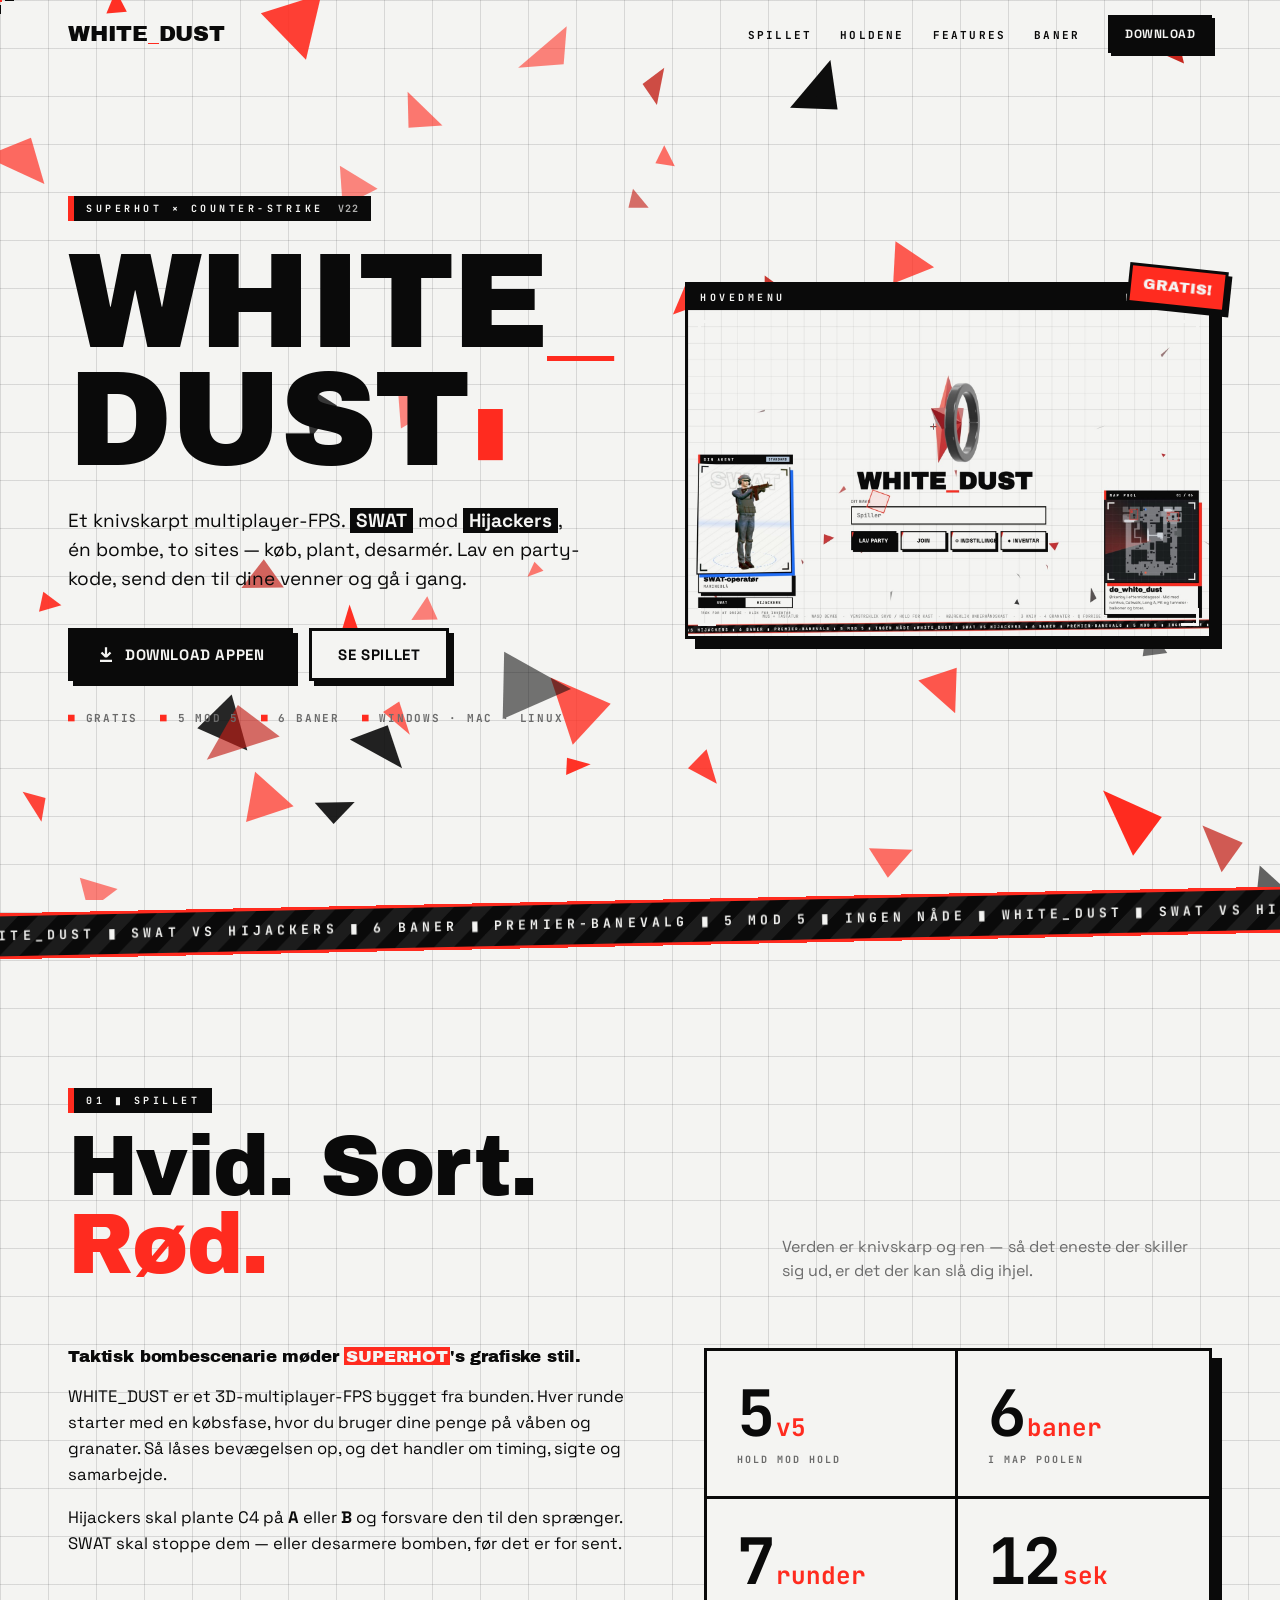
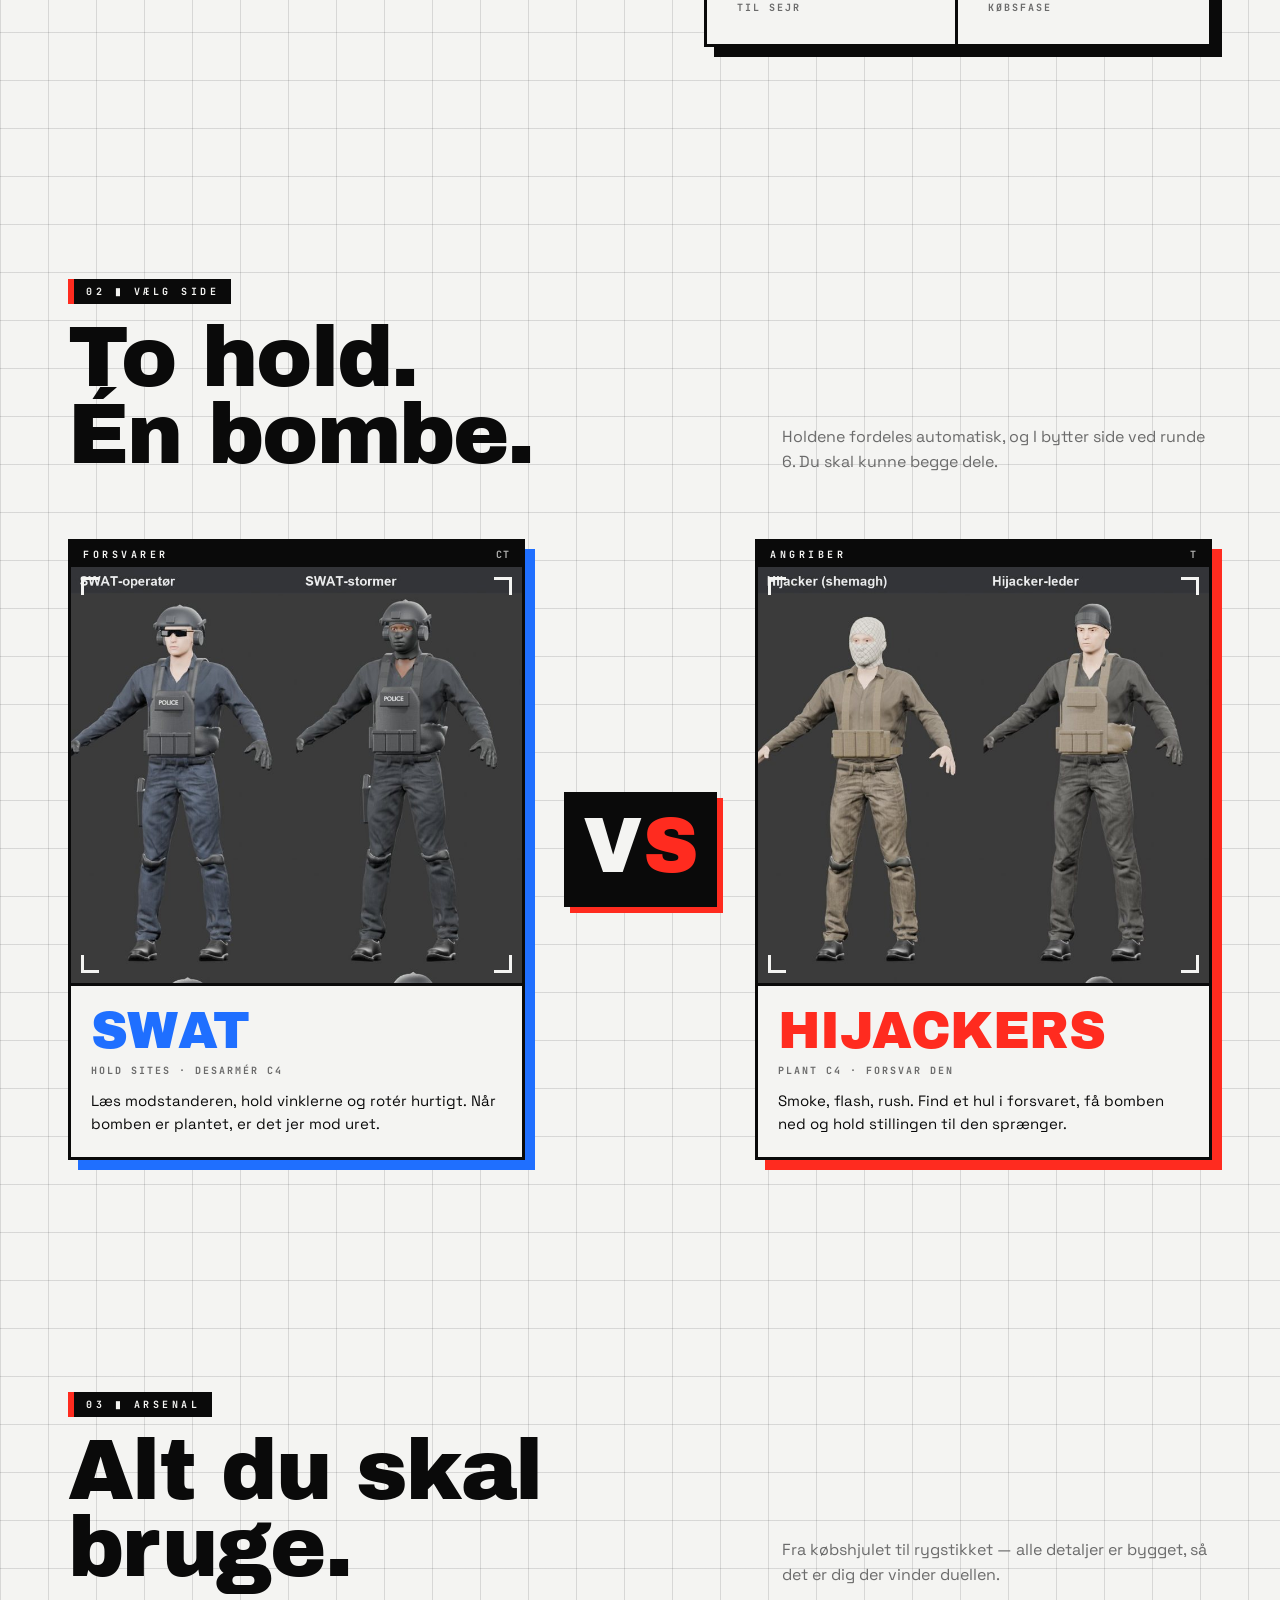
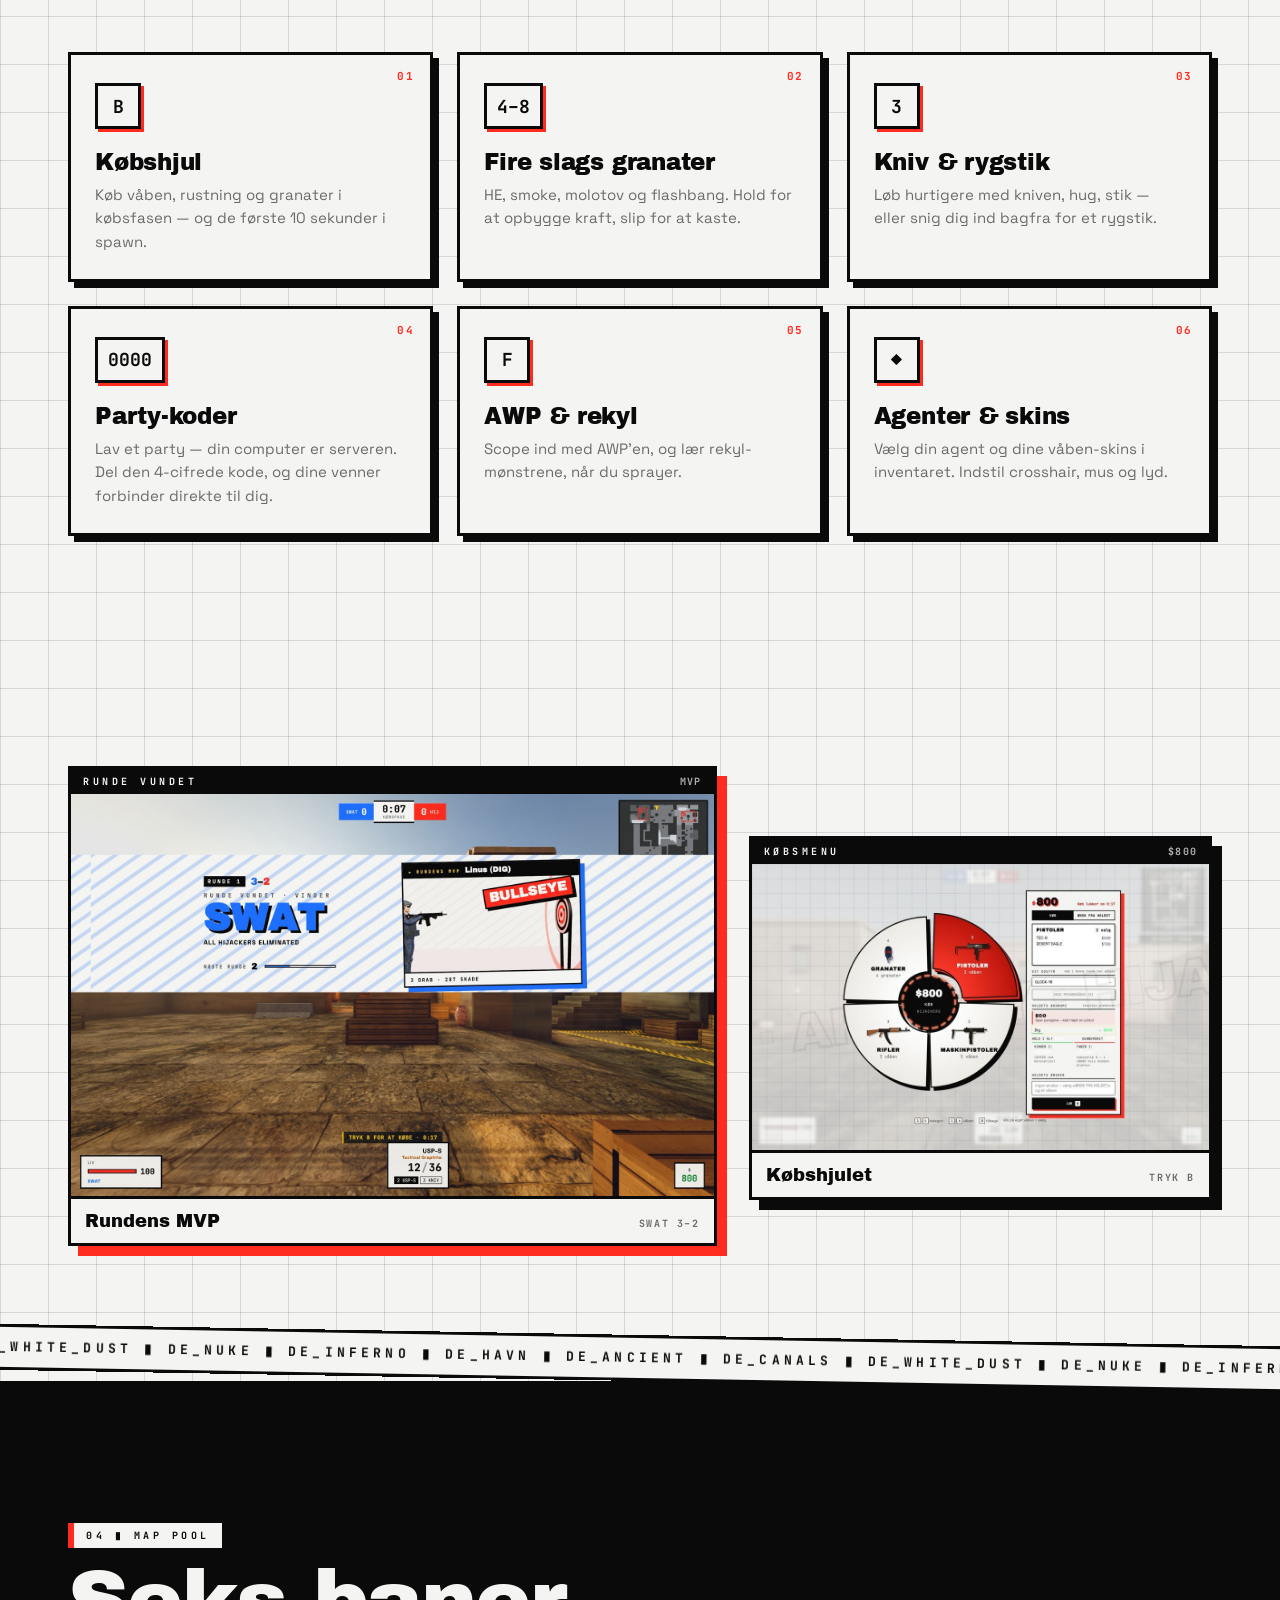
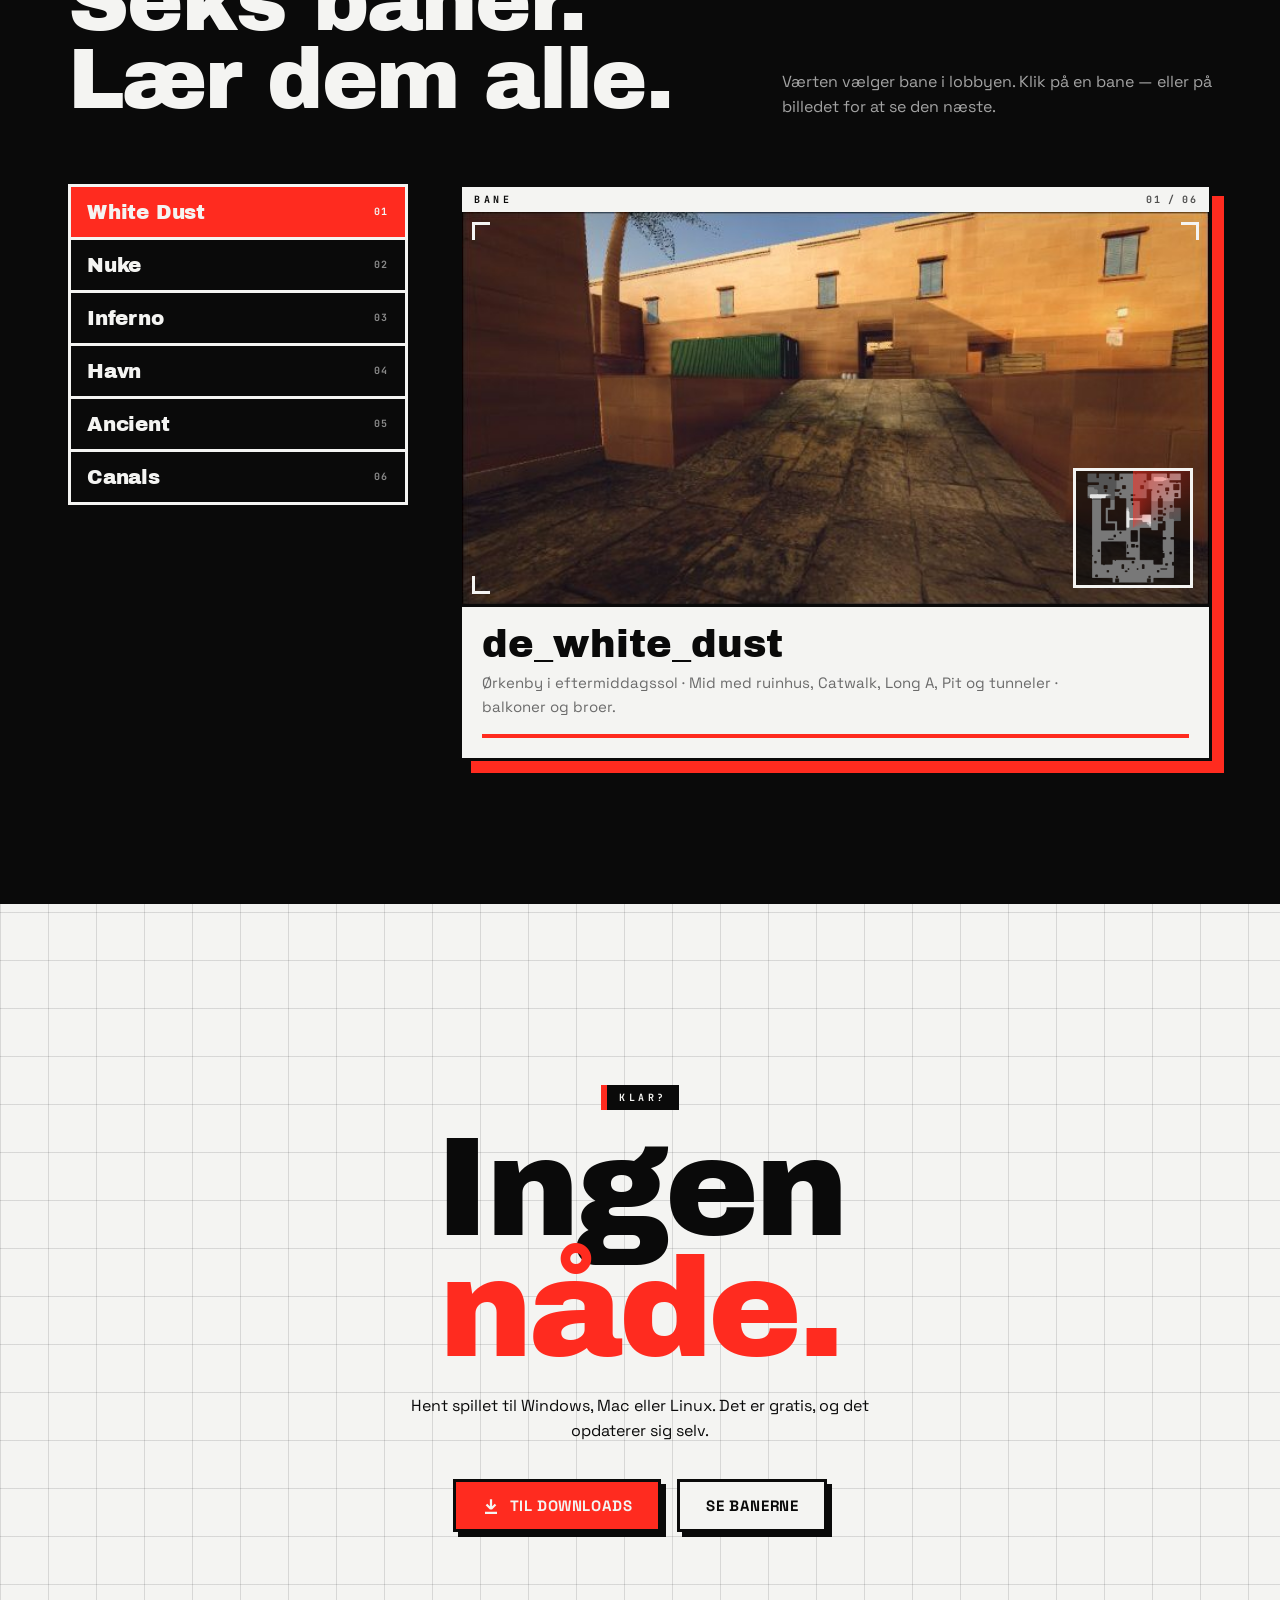
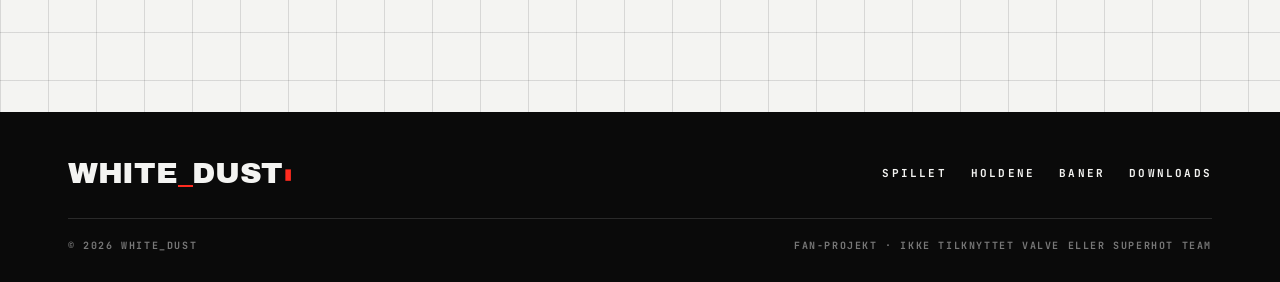
==== index.html @ 650d7502 "White Dust hjemmeside: forside og downloads Statisk side i spillets stil til GitHub Pages. Download-" ====
<!doctype html>
<html lang="da">
<head>
  <meta charset="utf-8">
  <meta name="viewport" content="width=device-width, initial-scale=1">
  <title>White Dust</title>
  <meta name="description" content="WHITE_DUST — SUPERHOT møder Counter-Strike. SWAT mod Hijackers, 6 baner, gratis. Download til Windows, Mac og Linux.">
  <meta name="theme-color" content="#f4f4f2">
  <meta property="og:title" content="WHITE_DUST">
  <meta property="og:description" content="SWAT mod Hijackers. 6 baner. Ingen nåde.">
  <meta property="og:image" content="assets/img/shots/v21_forside.jpg">
  <link rel="icon" href="assets/img/favicon.svg" type="image/svg+xml">
  <link rel="preconnect" href="https://fonts.googleapis.com">
  <link rel="preconnect" href="https://fonts.gstatic.com" crossorigin>
  <link href="https://fonts.googleapis.com/css2?family=Archivo+Black&family=Space+Grotesk:wght@400;500;600;700&family=JetBrains+Mono:wght@400;600;700&display=swap" rel="stylesheet">
  <link rel="stylesheet" href="assets/css/style.css">
</head>
<body>

  <div class="boot" aria-hidden="true"><div class="boot__logo">WHITE_DUST</div><div class="boot__bar"></div></div>

  <header class="nav">
    <div class="container nav__inner">
      <a href="index.html" class="logo">WHITE<span>_</span>DUST</a>
      <button class="nav__toggle" aria-label="Menu"><span></span><span></span></button>
      <ul class="nav__links">
        <li><a href="#spillet" data-scramble>Spillet</a></li>
        <li><a href="#hold" data-scramble>Holdene</a></li>
        <li><a href="#features" data-scramble>Features</a></li>
        <li><a href="#baner" data-scramble>Baner</a></li>
        <li><a href="downloads.html" class="btn btn--primary btn--sm">Download</a></li>
      </ul>
    </div>
  </header>

  <main>
    <!-- HERO -->
    <section class="hero">
      <canvas class="shards"></canvas>
      <div class="container hero__inner">
        <div>
          <span class="tag pop" style="--d:.15s">SUPERHOT × COUNTER-STRIKE <i>v22</i></span>
          <h1 class="hero__title">
            <span class="row"><span style="--d:.2s">WHITE<span class="red">_</span></span></span>
            <span class="row"><span style="--d:.32s">DUST<span class="cur">▮</span></span></span>
          </h1>
          <p class="hero__sub pop" style="--d:.55s">
            Et knivskarpt multiplayer-FPS. <b>SWAT</b> mod <b>Hijackers</b>, én bombe, to sites —
            køb, plant, desarmér. Lav en party-kode, send den til dine venner og gå i gang.
          </p>
          <div class="hero__ctas pop" style="--d:.7s">
            <a href="downloads.html" class="btn btn--primary">
              <svg viewBox="0 0 24 24" fill="none" stroke="currentColor" stroke-width="3"><path d="M12 3v13m0 0l-6-6m6 6l6-6M4 21h16"/></svg>
              Download appen
            </a>
            <a href="#spillet" class="btn">Se spillet</a>
          </div>
          <div class="hero__meta pop" style="--d:.85s"><span>Gratis</span><span>5 mod 5</span><span>6 baner</span><span>Windows · Mac · Linux</span></div>
        </div>

        <div class="hero__shot">
          <div class="frame frame--ink" data-tilt>
            <div class="tag frame__tag">HOVEDMENU <i>LIVE BUILD</i></div>
            <div class="frame__media">
              <img src="assets/img/shots/v21_forside.jpg" alt="White Dust hovedmenu">
              <div class="scan"></div>
              <i class="c tl"></i><i class="c tr"></i><i class="c bl"></i><i class="c br"></i>
            </div>
            <span class="sticker">GRATIS!</span>
          </div>
        </div>
      </div>
    </section>

    <div class="tape" aria-hidden="true"><div class="tape__track">
      <span>WHITE_DUST ▮ SWAT VS HIJACKERS ▮ 6 BANER ▮ PREMIER-BANEVALG ▮ 5 MOD 5 ▮ INGEN NÅDE ▮&nbsp;</span>
      <span>WHITE_DUST ▮ SWAT VS HIJACKERS ▮ 6 BANER ▮ PREMIER-BANEVALG ▮ 5 MOD 5 ▮ INGEN NÅDE ▮&nbsp;</span>
    </div></div>

    <!-- SPILLET -->
    <section class="section" id="spillet">
      <div class="container">
        <div class="head">
          <div>
            <span class="tag reveal">01 ▮ SPILLET</span>
            <h2 class="head__title"><span class="wipe">Hvid. Sort.</span><br><span class="wipe red" style="--d:.15s">Rød.</span></h2>
          </div>
          <p class="head__lead reveal">Verden er knivskarp og ren — så det eneste der skiller sig ud, er det der kan slå dig ihjel.</p>
        </div>

        <div class="intro">
          <div class="reveal">
            <p class="intro__big">Taktisk bombescenarie møder <mark>SUPERHOT</mark>'s grafiske stil.</p>
            <p>WHITE_DUST er et 3D-multiplayer-FPS bygget fra bunden. Hver runde starter med en købsfase, hvor du bruger dine penge
              på våben og granater. Så låses bevægelsen op, og det handler om timing, sigte og samarbejde.</p>
            <p>Hijackers skal plante C4 på <b>A</b> eller <b>B</b> og forsvare den til den sprænger. SWAT skal stoppe dem —
              eller desarmere bomben, før det er for sent.</p>
          </div>
          <div class="stats reveal" style="--d:.1s">
            <div class="stat"><div class="stat__num" data-count="5">0<small>v5</small></div><div class="stat__lbl">Hold mod hold</div></div>
            <div class="stat"><div class="stat__num" data-count="6">0<small>baner</small></div><div class="stat__lbl">I map poolen</div></div>
            <div class="stat"><div class="stat__num" data-count="7">0<small>runder</small></div><div class="stat__lbl">Til sejr</div></div>
            <div class="stat"><div class="stat__num" data-count="12">0<small>sek</small></div><div class="stat__lbl">Købsfase</div></div>
          </div>
        </div>
      </div>
    </section>

    <!-- HOLD -->
    <section class="section section--tight" id="hold">
      <div class="container">
        <div class="head">
          <div>
            <span class="tag reveal">02 ▮ VÆLG SIDE</span>
            <h2 class="head__title"><span class="wipe">To hold.</span><br><span class="wipe" style="--d:.15s">Én bombe.</span></h2>
          </div>
          <p class="head__lead reveal">Holdene fordeles automatisk, og I bytter side ved runde 6. Du skal kunne begge dele.</p>
        </div>

        <div class="versus">
          <article class="team team--swat reveal">
            <div class="frame frame--blue" data-tilt>
              <div class="tag tag--blue frame__tag">FORSVARER <i>CT</i></div>
              <div class="frame__media"><img src="assets/img/shots/swat.jpg" alt="SWAT-agenter" loading="lazy"><div class="scan"></div>
                <i class="c tl"></i><i class="c tr"></i><i class="c bl"></i><i class="c br"></i></div>
              <div class="team__body">
                <div class="team__name">SWAT</div>
                <div class="team__role">Hold sites · desarmér C4</div>
                <p>Læs modstanderen, hold vinklerne og rotér hurtigt. Når bomben er plantet, er det jer mod uret.</p>
              </div>
            </div>
          </article>
          <div class="vs reveal" style="--d:.1s">V<span>S</span></div>
          <article class="team team--hij reveal" style="--d:.15s">
            <div class="frame" data-tilt>
              <div class="tag frame__tag">ANGRIBER <i>T</i></div>
              <div class="frame__media"><img src="assets/img/shots/hijackers.jpg" alt="Hijacker-agenter" loading="lazy"><div class="scan"></div>
                <i class="c tl"></i><i class="c tr"></i><i class="c bl"></i><i class="c br"></i></div>
              <div class="team__body">
                <div class="team__name">HIJACKERS</div>
                <div class="team__role">Plant C4 · forsvar den</div>
                <p>Smoke, flash, rush. Find et hul i forsvaret, få bomben ned og hold stillingen til den sprænger.</p>
              </div>
            </div>
          </article>
        </div>
      </div>
    </section>

    <!-- FEATURES -->
    <section class="section" id="features">
      <div class="container">
        <div class="head">
          <div>
            <span class="tag reveal">03 ▮ ARSENAL</span>
            <h2 class="head__title"><span class="wipe">Alt du skal</span><br><span class="wipe" style="--d:.15s">bruge.</span></h2>
          </div>
          <p class="head__lead reveal">Fra købshjulet til rygstikket — alle detaljer er bygget, så det er dig der vinder duellen.</p>
        </div>
        <div class="features">
          <article class="feat reveal"><span class="feat__idx">01</span><div class="feat__key">B</div>
            <h3>Købshjul</h3><p>Køb våben, rustning og granater i købsfasen — og de første 10 sekunder i spawn.</p></article>
          <article class="feat reveal" style="--d:.06s"><span class="feat__idx">02</span><div class="feat__key">4–8</div>
            <h3>Fire slags granater</h3><p>HE, smoke, molotov og flashbang. Hold for at opbygge kraft, slip for at kaste.</p></article>
          <article class="feat reveal" style="--d:.12s"><span class="feat__idx">03</span><div class="feat__key">3</div>
            <h3>Kniv &amp; rygstik</h3><p>Løb hurtigere med kniven, hug, stik — eller snig dig ind bagfra for et rygstik.</p></article>
          <article class="feat reveal"><span class="feat__idx">04</span><div class="feat__key">0000</div>
            <h3>Party-koder</h3><p>Lav et party — din computer er serveren. Del den 4-cifrede kode, og dine venner forbinder direkte til dig.</p></article>
          <article class="feat reveal" style="--d:.06s"><span class="feat__idx">05</span><div class="feat__key">F</div>
            <h3>AWP &amp; rekyl</h3><p>Scope ind med AWP'en, og lær rekyl-mønstrene, når du sprayer.</p></article>
          <article class="feat reveal" style="--d:.12s"><span class="feat__idx">06</span><div class="feat__key">◆</div>
            <h3>Agenter &amp; skins</h3><p>Vælg din agent og dine våben-skins i inventaret. Indstil crosshair, mus og lyd.</p></article>
        </div>
      </div>
    </section>

    <!-- SCREENSHOTS -->
    <section class="section section--tight">
      <div class="container">
        <div class="shots">
          <div class="frame reveal" data-tilt>
            <div class="tag frame__tag">RUNDE VUNDET <i>MVP</i></div>
            <div class="frame__media"><img src="assets/img/shots/v21_runde_vundet.jpg" alt="Runde vundet med MVP-kort" loading="lazy"><div class="scan"></div></div>
            <div class="frame__cap"><b>Rundens MVP</b><span>SWAT 3–2</span></div>
          </div>
          <div class="frame frame--ink reveal" style="--d:.12s" data-tilt>
            <div class="tag frame__tag">KØBSMENU <i>$800</i></div>
            <div class="frame__media"><img src="assets/img/shots/koeb.jpg" alt="Købshjulet" loading="lazy"><div class="scan"></div></div>
            <div class="frame__cap"><b>Købshjulet</b><span>Tryk B</span></div>
          </div>
        </div>
      </div>
    </section>

    <div class="tape tape--b" aria-hidden="true"><div class="tape__track">
      <span>DE_WHITE_DUST ▮ DE_NUKE ▮ DE_INFERNO ▮ DE_HAVN ▮ DE_ANCIENT ▮ DE_CANALS ▮&nbsp;</span>
      <span>DE_WHITE_DUST ▮ DE_NUKE ▮ DE_INFERNO ▮ DE_HAVN ▮ DE_ANCIENT ▮ DE_CANALS ▮&nbsp;</span>
    </div></div>

    <!-- BANER -->
    <section class="section section--ink" id="baner">
      <div class="container">
        <div class="head">
          <div>
            <span class="tag reveal">04 ▮ MAP POOL</span>
            <h2 class="head__title"><span class="wipe">Seks baner.</span><br><span class="wipe" style="--d:.15s">Lær dem alle.</span></h2>
          </div>
          <p class="head__lead reveal">Værten vælger bane i lobbyen. Klik på en bane — eller på billedet for at se den næste.</p>
        </div>

        <div class="pool reveal">
          <ul class="pool__list">
            <li><button class="pool__btn on" data-name="de_white_dust" data-img="assets/img/maps/white_dust.jpg" data-radar="assets/img/radar/white_dust.png" data-desc="Ørkenby i eftermiddagssol · Mid med ruinhus, Catwalk, Long A, Pit og tunneler · balkoner og broer.">White Dust <small>01</small></button></li>
            <li><button class="pool__btn" data-name="de_nuke" data-img="assets/img/maps/nuke.jpg" data-radar="assets/img/radar/nuke.png" data-desc="Atomkraftværk i to etager · A oppe, B nede under · Ramp, Secret, Back Vents, Garage, Silo og hævet CT-plads.">Nuke <small>02</small></button></li>
            <li><button class="pool__btn" data-name="de_inferno" data-img="assets/img/maps/inferno.jpg" data-radar="assets/img/radar/inferno.png" data-desc="Gammel italiensk landsby · Banana, Mid, Apartments, Balcony, Pit, Library og kirkepladsen på B.">Inferno <small>03</small></button></li>
            <li><button class="pool__btn" data-name="de_havn" data-img="assets/img/maps/havn.jpg" data-radar="assets/img/radar/havn.png" data-desc="Nordisk havnebydel · kanal med sluse og klapbro · pakhus, fiskehal med iskælder, kirke og vold.">Havn <small>04</small></button></li>
            <li><button class="pool__btn" data-name="de_ancient" data-img="assets/img/maps/ancient.jpg" data-radar="assets/img/radar/ancient.png" data-desc="Jungle-tempel · hævet tempel (A) og sænket bassin med vandfald (B) · Mid med vandkanal, Donut og Cave.">Ancient <small>05</small></button></li>
            <li><button class="pool__btn" data-name="de_canals" data-img="assets/img/maps/canals.jpg" data-radar="assets/img/radar/canals.png" data-desc="Venedig · T Water, Mid-kanalen, Sukkenes Bro, Campanilen (A), B ved CT Water, CT Long og Dock.">Canals <small>06</small></button></li>
          </ul>

          <div class="pool__view">
            <div class="frame">
              <div class="tag frame__tag">BANE <i data-pool-idx>01 / 06</i></div>
              <div class="frame__media">
                <img data-pool-img src="assets/img/maps/white_dust.jpg" alt="Skærmbillede fra banen">
                <div class="pool__radar"><img data-pool-radar src="assets/img/radar/white_dust.png" alt=""></div>
                <div class="scan"></div>
                <i class="c tl"></i><i class="c tr"></i><i class="c bl"></i>
              </div>
              <div class="pool__info">
                <div class="pool__name" data-pool-name>de_white_dust</div>
                <p class="pool__desc" data-pool-desc>Ørkenby i eftermiddagssol · Mid med ruinhus, Catwalk, Long A, Pit og tunneler · balkoner og broer.</p>
                <div class="pool__bar"><i></i></div>
              </div>
            </div>
          </div>
        </div>
      </div>
    </section>

    <!-- CTA -->
    <section class="cta">
      <canvas class="shards" data-density=".7"></canvas>
      <div class="container">
        <span class="tag reveal">KLAR?</span>
        <h2 class="cta__title"><span class="wipe">Ingen</span><br><span class="wipe red" style="--d:.15s">nåde.</span></h2>
        <p class="reveal">Hent spillet til Windows, Mac eller Linux. Det er gratis, og det opdaterer sig selv.</p>
        <div class="cta__btns reveal">
          <a href="downloads.html" class="btn btn--red">
            <svg viewBox="0 0 24 24" fill="none" stroke="currentColor" stroke-width="3"><path d="M12 3v13m0 0l-6-6m6 6l6-6M4 21h16"/></svg>
            Til downloads
          </a>
          <a href="#baner" class="btn">Se banerne</a>
        </div>
      </div>
    </section>
  </main>

  <footer class="footer">
    <div class="container">
      <div class="footer__top">
        <a href="index.html" class="logo">WHITE<span>_</span>DUST<span class="cur">▮</span></a>
        <nav class="footer__links">
          <a href="#spillet">Spillet</a><a href="#hold">Holdene</a><a href="#baner">Baner</a><a href="downloads.html">Downloads</a>
        </nav>
      </div>
      <div class="footer__bot"><span>© <span data-year>2026</span> WHITE_DUST</span><span>Fan-projekt · ikke tilknyttet Valve eller SUPERHOT Team</span></div>
    </div>
  </footer>

  <script src="assets/js/config.js"></script>
  <script src="assets/js/main.js"></script>
</body>
</html>
---- assets/css/style.css ----
/* ==========================================================================
   WHITE_DUST — hjemmeside
   Samme sprog som spillets menu: knivskarp hvid/sort, ét rødt signal-accent.
   Display: Archivo Black · UI: Space Grotesk · Tal/HUD: JetBrains Mono
   ========================================================================== */
:root {
  --ink: #0a0a0a;
  --paper: #f4f4f2;
  --paper-dim: #e6e6e3;
  --red: #ff2b1f;
  --red-dim: #c21c13;
  --blue: #1f6fff;
  --line: rgba(10, 10, 10, .12);
  --muted: #6b6b6b;

  --f-display: "Archivo Black", Impact, sans-serif;
  --f-ui: "Space Grotesk", system-ui, sans-serif;
  --f-mono: "JetBrains Mono", ui-monospace, monospace;

  --gutter: clamp(16px, 4vw, 48px);
  --max: 1240px;
  --ease: cubic-bezier(.2, .9, .2, 1);
}

*, *::before, *::after { box-sizing: border-box; }
html { scroll-behavior: smooth; overflow-x: clip; }
body {
  margin: 0;
  color: var(--ink);
  font-family: var(--f-ui);
  font-size: 16px;
  line-height: 1.55;
  overflow-x: clip;
  background:
    linear-gradient(var(--line) 1px, transparent 1px) 0 0 / 48px 48px,
    linear-gradient(90deg, var(--line) 1px, transparent 1px) 0 0 / 48px 48px,
    var(--paper);
  -webkit-font-smoothing: antialiased;
}
img, svg, canvas { display: block; max-width: 100%; }
a { color: inherit; text-decoration: none; }
button { font: inherit; color: inherit; cursor: pointer; }
::selection { background: var(--red); color: var(--paper); }
.container { width: 100%; max-width: var(--max); margin: 0 auto; padding: 0 var(--gutter); }
.red { color: var(--red); }
.blue { color: var(--blue); }

/* blinkende cursor ▮ (fra spillets logo) */
.cur { display: inline-block; color: var(--red); animation: blink 1s steps(1) infinite; font-size: .5em; vertical-align: middle; margin-left: .06em; }
@keyframes blink { 50% { opacity: 0; } }

/* ------------------------------------------------------------ intro */
.boot {
  position: fixed; inset: 0; z-index: 500;
  background: var(--ink); color: var(--paper);
  display: grid; place-items: center;
  pointer-events: none;
}
.boot__logo { font: 400 clamp(44px, 10vw, 120px)/1 var(--f-display); letter-spacing: -.01em; }
.boot__logo span { display: inline-block; opacity: 0; }
.boot__logo .u { color: var(--red); }
.boot__bar { position: absolute; left: 0; bottom: 0; height: 6px; width: 0; background: var(--red); }
.boot.go .boot__logo span { animation: stamp .18s steps(2) forwards; animation-delay: calc(var(--i) * 45ms); }
.boot.go .boot__bar { animation: bar .9s var(--ease) forwards; }
.boot.out { animation: bootOut .5s steps(5) forwards; }
@keyframes stamp { 0% { opacity: 1; transform: scale(1.6); } 100% { opacity: 1; transform: none; } }
@keyframes bar { to { width: 100%; } }
@keyframes bootOut {
  0% { clip-path: inset(0); }
  100% { clip-path: inset(0 0 100% 0); }
}

/* ------------------------------------------------------------ cursor */
.xhair { position: fixed; left: 0; top: 0; z-index: 400; pointer-events: none; width: 28px; height: 28px; margin: -14px 0 0 -14px; opacity: 0; transition: width .15s, height .15s, margin .15s; }
.xhair i { position: absolute; background: var(--ink); }
.xhair i:nth-child(1) { left: 50%; top: 0; width: 2px; height: 9px; margin-left: -1px; }
.xhair i:nth-child(2) { left: 50%; bottom: 0; width: 2px; height: 9px; margin-left: -1px; }
.xhair i:nth-child(3) { top: 50%; left: 0; height: 2px; width: 9px; margin-top: -1px; }
.xhair i:nth-child(4) { top: 50%; right: 0; height: 2px; width: 9px; margin-top: -1px; }
.xhair b { position: absolute; left: 50%; top: 50%; width: 4px; height: 4px; margin: -2px 0 0 -2px; background: var(--red); }
.xhair.hot { width: 44px; height: 44px; margin: -22px 0 0 -22px; }
.xhair.hot i { background: var(--red); }
.has-xhair .xhair { opacity: 1; }
.has-xhair, .has-xhair a, .has-xhair button { cursor: none; }

/* ------------------------------------------------------------ knapper (1:1 med spillet) */
.btn {
  display: inline-flex; align-items: center; justify-content: center; gap: 10px;
  border: 3px solid var(--ink); background: var(--paper); color: var(--ink);
  font: 700 15px var(--f-ui); letter-spacing: .04em; text-transform: uppercase;
  padding: 14px 26px;
  box-shadow: 5px 5px 0 var(--ink);
  transition: transform .08s ease, box-shadow .08s ease, background .12s, color .12s;
}
.btn:hover { transform: translate(-2px, -2px); box-shadow: 7px 7px 0 var(--ink); }
.btn:active { transform: translate(2px, 2px); box-shadow: 1px 1px 0 var(--ink); }
.btn--primary { background: var(--ink); color: var(--paper); }
.btn--primary:hover { background: var(--red); }
.btn--red { background: var(--red); color: var(--paper); }
.btn--red:hover { background: var(--ink); }
.btn--sm { padding: 8px 14px; font-size: 12px; box-shadow: 3px 3px 0 var(--ink); }
.btn--sm:hover { box-shadow: 4px 4px 0 var(--ink); }
.btn--block { width: 100%; }
.btn svg { width: 18px; height: 18px; flex: none; }
.btn.is-disabled { opacity: .35; pointer-events: none; }

/* sort tag-bar med rød kant (spillets .ma-tag) */
.tag {
  display: inline-flex; align-items: center; gap: 14px;
  font: 700 10px var(--f-mono); letter-spacing: .35em; text-transform: uppercase;
  background: var(--ink); color: var(--paper);
  padding: 6px 12px; border-left: 6px solid var(--red);
}
.tag i { font-style: normal; letter-spacing: .12em; opacity: .7; }
.tag--blue { border-left-color: var(--blue); }

/* ------------------------------------------------------------ nav */
.nav { position: fixed; top: 0; left: 0; right: 0; z-index: 100; transition: transform .35s var(--ease), background .2s, border-color .2s; border-bottom: 3px solid transparent; }
.nav.is-scrolled { background: var(--paper); border-color: var(--ink); }
.nav.is-hidden { transform: translateY(-100%); }
.nav__inner { display: flex; align-items: center; justify-content: space-between; height: 68px; }
.logo { font: 400 22px/1 var(--f-display); letter-spacing: -.01em; white-space: nowrap; }
.logo span { color: var(--red); }
.nav__links { display: flex; align-items: center; gap: 28px; list-style: none; margin: 0; padding: 0; }
.nav__links a:not(.btn) { font: 700 11px var(--f-mono); letter-spacing: .2em; text-transform: uppercase; position: relative; padding: 4px 0; }
.nav__links a:not(.btn)::before { content: "▸"; position: absolute; left: -14px; color: var(--red); opacity: 0; transform: translateX(-4px); transition: .15s; }
.nav__links a:not(.btn):hover::before, .nav__links a.is-active::before { opacity: 1; transform: none; }
.nav__toggle { display: none; width: 44px; height: 40px; border: 3px solid var(--ink); background: var(--paper); box-shadow: 3px 3px 0 var(--ink); position: relative; }
.nav__toggle span { position: absolute; left: 9px; right: 9px; height: 3px; background: var(--ink); transition: transform .2s; }
.nav__toggle span:nth-child(1) { top: 11px; }
.nav__toggle span:nth-child(2) { top: 20px; }
.nav.is-open .nav__toggle span:nth-child(1) { transform: translateY(4.5px) rotate(45deg); }
.nav.is-open .nav__toggle span:nth-child(2) { transform: translateY(-4.5px) rotate(-45deg); }

/* ------------------------------------------------------------ hero */
.hero { position: relative; min-height: 100vh; min-height: 100svh; display: flex; align-items: center; padding: 110px 0 90px; overflow: hidden; }
.hero--short { min-height: 78vh; min-height: 78svh; }
.shards { position: absolute; inset: 0; width: 100%; height: 100%; z-index: 0; }
.hero__inner { position: relative; z-index: 2; display: grid; grid-template-columns: 1.05fr 1fr; gap: clamp(32px, 5vw, 72px); align-items: center; }
.hero__inner--single { grid-template-columns: 1fr; }
.hero__title {
  margin: 22px 0 0;
  font: 400 clamp(56px, 10.5vw, 150px)/.88 var(--f-display);
  letter-spacing: -.02em;
}
.hero__title .row { display: block; overflow: hidden; }
.hero__title .row > span { display: inline-block; transform: translateY(105%); }
.ready .hero__title .row > span { animation: rowIn .7s var(--ease) forwards; animation-delay: var(--d, .1s); }
@keyframes rowIn { to { transform: none; } }
.hero__sub { max-width: 520px; margin: 26px 0 0; font-size: clamp(16px, 1.5vw, 19px); }
.hero__sub b { background: var(--ink); color: var(--paper); padding: 0 6px; }
.hero__ctas { display: flex; flex-wrap: wrap; gap: 16px; margin-top: 34px; }
.hero__meta { display: flex; flex-wrap: wrap; gap: 8px 22px; margin-top: 30px; font: 700 11px var(--f-mono); letter-spacing: .16em; color: var(--muted); text-transform: uppercase; }
.hero__meta span::before { content: "■ "; color: var(--red); }

.pop { opacity: 0; transform: translateY(16px); }
.ready .pop { animation: pop .5s var(--ease) forwards; animation-delay: var(--d, .5s); }
@keyframes pop { to { opacity: 1; transform: none; } }

/* ------------------------------------------------------------ frame (spillets agent/map-kort) */
.frame {
  --tx: 0deg; --ty: 0deg;
  position: relative;
  border: 3px solid var(--ink);
  background: var(--paper);
  box-shadow: 10px 10px 0 var(--red);
  transform: perspective(900px) rotateX(var(--tx)) rotateY(var(--ty));
  transition: box-shadow .2s, transform .25s var(--ease);
}
.frame--blue { box-shadow: 10px 10px 0 var(--blue); }
.frame--ink { box-shadow: 10px 10px 0 var(--ink); }
.frame__media { position: relative; overflow: hidden; background: var(--ink); }
.frame__media img { width: 100%; height: 100%; object-fit: cover; }
.frame__tag { display: flex; justify-content: space-between; border-left: 0; width: 100%; }
.frame__cap { padding: 12px 14px; border-top: 3px solid var(--ink); display: flex; justify-content: space-between; align-items: baseline; gap: 12px; }
.frame__cap b { font: 400 18px var(--f-display); }
.frame__cap span { font: 700 10px var(--f-mono); letter-spacing: .16em; color: var(--muted); text-transform: uppercase; }
.c { position: absolute; z-index: 3; width: 18px; height: 18px; border: 0 solid var(--paper); animation: cPulse 2.2s ease-in-out infinite; pointer-events: none; }
.c.tl { left: 10px; top: 10px; border-width: 3px 0 0 3px; }
.c.tr { right: 10px; top: 10px; border-width: 3px 3px 0 0; }
.c.bl { left: 10px; bottom: 10px; border-width: 0 0 3px 3px; }
.c.br { right: 10px; bottom: 10px; border-width: 0 3px 3px 0; }
@keyframes cPulse { 50% { transform: scale(1.3); } }
.scan { position: absolute; z-index: 2; left: 0; right: 0; height: 30px; top: -34px; background: linear-gradient(transparent, rgba(255, 43, 31, .25), transparent); animation: scan 3.4s cubic-bezier(.6, 0, .4, 1) infinite; pointer-events: none; }
.frame--blue .scan { background: linear-gradient(transparent, rgba(31, 111, 255, .25), transparent); }
@keyframes scan { to { top: 104%; } }
.frame.swap { animation: swap .42s steps(5); }
@keyframes swap {
  0% { transform: translate(0); filter: none; }
  20% { transform: translate(-6px, 2px); filter: invert(1); }
  40% { transform: translate(5px, -3px); filter: none; }
  60% { transform: translate(-3px, 0); filter: invert(1) hue-rotate(160deg); }
  100% { transform: translate(0); filter: none; }
}

.hero__shot .frame__media { aspect-ratio: 16 / 10; }
.hero__shot { opacity: 0; transform: translateX(40px) rotate(2deg); }
.ready .hero__shot { animation: shotIn .8s var(--ease) .45s forwards; }
@keyframes shotIn { to { opacity: 1; transform: none; } }
.hero__shot .sticker {
  position: absolute; z-index: 4; right: -18px; top: -18px;
  background: var(--red); color: var(--paper); border: 3px solid var(--ink);
  font: 400 15px/1 var(--f-display); padding: 10px 12px; transform: rotate(6deg);
  box-shadow: 4px 4px 0 var(--ink);
  animation: wob 3s ease-in-out infinite;
}
@keyframes wob { 50% { transform: rotate(-3deg) scale(1.06); } }

/* ------------------------------------------------------------ tape (spillets .mfx-tape) */
.tape {
  position: relative; z-index: 5; overflow: hidden; white-space: nowrap;
  background: repeating-linear-gradient(-45deg, var(--ink) 0 14px, #1c1c1c 14px 28px);
  border-top: 3px solid var(--red); border-bottom: 3px solid var(--red);
  transform: rotate(-1.2deg); margin: 0 -2%;
}
.tape--b { transform: rotate(1deg); background: var(--paper); border-color: var(--ink); }
.tape--b span { color: var(--ink) !important; }
.tape__track { display: flex; width: max-content; animation: tape 30s linear infinite; }
.tape--b .tape__track { animation-direction: reverse; }
.tape span { display: block; padding-right: 0; font: 700 13px/40px var(--f-mono); letter-spacing: .32em; color: var(--paper); }
@keyframes tape { to { transform: translateX(-50%); } }

/* ------------------------------------------------------------ sektioner */
.section { position: relative; padding: clamp(80px, 11vw, 150px) 0; }
.section--tight { padding: clamp(56px, 7vw, 96px) 0; }
.section--ink { background: var(--ink); color: var(--paper); }
.section--ink .tag { background: var(--paper); color: var(--ink); }
.head { display: flex; justify-content: space-between; align-items: flex-end; flex-wrap: wrap; gap: 20px 40px; margin-bottom: clamp(36px, 5vw, 64px); }
.head__title { margin: 16px 0 0; font: 400 clamp(40px, 6.6vw, 92px)/.92 var(--f-display); letter-spacing: -.02em; }
.head__lead { max-width: 430px; margin: 0; color: var(--muted); }
.section--ink .head__lead { color: #a3a3a3; }

/* sort blok "stempler" teksten frem */
.wipe { position: relative; display: inline-block; }
.wipe > .t { opacity: 0; }
.wipe::after { content: ""; position: absolute; inset: -2px -4px; background: var(--ink); transform: scaleX(0); transform-origin: left; }
.section--ink .wipe::after { background: var(--red); }
.wipe.in > .t { animation: wipeTxt 0s linear forwards; animation-delay: calc(var(--d, 0s) + .32s); }
.wipe.in::after { animation: wipeBlk .66s var(--ease) forwards; animation-delay: var(--d, 0s); }
@keyframes wipeTxt { to { opacity: 1; } }
@keyframes wipeBlk {
  0% { transform: scaleX(0); transform-origin: left; }
  48% { transform: scaleX(1); transform-origin: left; }
  52% { transform: scaleX(1); transform-origin: right; }
  100% { transform: scaleX(0); transform-origin: right; }
}

.reveal { opacity: 0; transform: translateY(36px); transition: opacity .7s var(--ease), transform .7s var(--ease); transition-delay: var(--d, 0s); }
.reveal.in { opacity: 1; transform: none; }

/* ------------------------------------------------------------ intro + stats */
.intro { display: grid; grid-template-columns: 1.1fr 1fr; gap: clamp(36px, 6vw, 90px); align-items: start; }
.intro__big { margin: 0 0 24px; font: 400 clamp(28px, 3.4vw, 44px)/1.08 var(--f-display); letter-spacing: -.01em; }
.intro__big mark { background: var(--red); color: var(--paper); padding: 0 .12em; }
.intro p { font-size: clamp(16px, 1.3vw, 18px); margin: 0 0 18px; }
.stats { display: grid; grid-template-columns: 1fr 1fr; border: 3px solid var(--ink); background: var(--paper); box-shadow: 10px 10px 0 var(--ink); }
.stat { padding: clamp(18px, 2.6vw, 30px); border-right: 3px solid var(--ink); border-bottom: 3px solid var(--ink); position: relative; transition: background .12s, color .12s; }
.stat:nth-child(2n) { border-right: 0; }
.stat:nth-child(n+3) { border-bottom: 0; }
.stat:hover { background: var(--ink); color: var(--paper); }
.stat__num { font: 700 clamp(44px, 5vw, 70px)/1 var(--f-mono); letter-spacing: -.04em; }
.stat__num small { font-size: .38em; color: var(--red); letter-spacing: 0; margin-left: 4px; }
.stat__lbl { margin-top: 8px; font: 700 10px var(--f-mono); letter-spacing: .2em; text-transform: uppercase; color: var(--muted); }
.stat:hover .stat__lbl { color: #aaa; }

/* ------------------------------------------------------------ SWAT vs HIJACKERS */
.versus { display: grid; grid-template-columns: 1fr auto 1fr; gap: clamp(18px, 3vw, 40px); align-items: center; }
.team .frame__media { aspect-ratio: 1040 / 960; background: #3a3a3a; }
.team .frame__media img { object-position: top center; transition: transform .8s var(--ease); }
.team:hover .frame__media img { transform: scale(1.05); }
.team__body { padding: 20px 20px 22px; border-top: 3px solid var(--ink); }
.team__name { font: 400 clamp(34px, 4vw, 54px)/1 var(--f-display); letter-spacing: -.01em; }
.team--swat .team__name { color: var(--blue); }
.team--hij .team__name { color: var(--red); }
.team__role { font: 700 10px var(--f-mono); letter-spacing: .2em; text-transform: uppercase; color: var(--muted); margin-top: 6px; }
.team p { margin: 12px 0 0; font-size: 15px; }
.vs {
  font: 400 clamp(42px, 6vw, 84px)/1 var(--f-display);
  background: var(--ink); color: var(--paper); padding: 14px 16px 18px;
  border: 3px solid var(--ink); box-shadow: 6px 6px 0 var(--red);
  transform: rotate(-6deg);
}
.vs span { color: var(--red); }

/* ------------------------------------------------------------ features */
.features { display: grid; grid-template-columns: repeat(3, 1fr); gap: 24px; }
.feat {
  position: relative; padding: 28px 24px 26px;
  border: 3px solid var(--ink); background: var(--paper);
  box-shadow: 6px 6px 0 var(--ink);
  transition: transform .1s, box-shadow .1s, background .12s, color .12s;
}
.feat:hover { transform: translate(-3px, -3px); box-shadow: 9px 9px 0 var(--red); background: var(--ink); color: var(--paper); }
.feat__idx { position: absolute; top: 14px; right: 16px; font: 700 11px var(--f-mono); letter-spacing: .14em; color: var(--red); }
.feat__key {
  display: inline-grid; place-items: center; min-width: 46px; height: 46px; padding: 0 10px;
  border: 3px solid currentColor; font: 700 18px var(--f-mono); margin-bottom: 22px;
  box-shadow: 3px 3px 0 var(--red);
}
.feat h3 { margin: 0 0 8px; font: 400 23px/1.05 var(--f-display); letter-spacing: -.01em; }
.feat p { margin: 0; font-size: 15px; color: var(--muted); }
.feat:hover p { color: #b5b5b5; }

/* ------------------------------------------------------------ screenshots */
.shots { display: grid; grid-template-columns: 1.4fr 1fr; gap: 32px; align-items: start; }
.shots .frame:nth-child(2) { margin-top: 70px; }
.shots .frame__media { aspect-ratio: 16 / 10; }

/* ------------------------------------------------------------ map pool */
.pool { display: grid; grid-template-columns: 340px 1fr; gap: clamp(24px, 4vw, 56px); align-items: start; }
.pool__list { list-style: none; margin: 0; padding: 0; border: 3px solid var(--paper); }
.pool__list li + li { border-top: 3px solid var(--paper); }
.pool__btn {
  width: 100%; display: flex; align-items: center; gap: 14px; text-align: left;
  background: transparent; border: 0; color: var(--paper); padding: 14px 16px;
  font: 400 20px var(--f-display); letter-spacing: -.01em; position: relative; overflow: hidden;
}
.pool__btn small { font: 700 10px var(--f-mono); letter-spacing: .16em; color: #8a8a8a; margin-left: auto; }
.pool__btn::before { content: ""; position: absolute; inset: 0; background: var(--red); transform: scaleX(0); transform-origin: left; transition: transform .25s var(--ease); z-index: -1; }
.pool__btn { isolation: isolate; }
.pool__btn:hover::before { transform: scaleX(.04); }
.pool__btn.on { color: var(--paper); }
.pool__btn.on::before { transform: scaleX(1); }
.pool__btn.on small { color: var(--paper); }
.pool__view .frame__media { aspect-ratio: 16 / 8.4; }
.pool__view .frame { box-shadow: 12px 12px 0 var(--red); }
.pool__radar { position: absolute; z-index: 3; right: 16px; bottom: 16px; width: 120px; height: 120px; border: 3px solid var(--paper); background: rgba(10, 10, 10, .65); overflow: hidden; }
.pool__radar img { width: 100%; height: 100%; object-fit: contain; filter: grayscale(1) contrast(1.2); }
.pool__radar::after { content: ""; position: absolute; left: 50%; top: 50%; width: 220px; height: 220px; margin: -110px 0 0 -110px; border-radius: 50%; background: conic-gradient(from 0deg, rgba(255, 43, 31, .55), transparent 22%); animation: sweep 3s linear infinite; }
@keyframes sweep { to { transform: rotate(360deg); } }
.pool__info { padding: 18px 20px 20px; border-top: 3px solid var(--ink); color: var(--ink); }
.pool__name { font: 400 clamp(28px, 3vw, 40px)/1 var(--f-display); }
.pool__desc { margin: 8px 0 0; color: var(--muted); font-size: 15px; max-width: 640px; }
.pool__bar { height: 4px; background: var(--paper-dim); margin-top: 16px; overflow: hidden; }
.pool__bar i { display: block; height: 100%; width: 0; background: var(--red); }
.pool__bar i.run { animation: fill 6s linear forwards; }
@keyframes fill { to { width: 100%; } }

/* ------------------------------------------------------------ CTA */
.cta { position: relative; overflow: hidden; text-align: center; padding: clamp(100px, 14vw, 190px) 0; border-top: 3px solid var(--ink); }
.cta .container { position: relative; z-index: 2; }
.cta__title { margin: 18px 0 0; font: 400 clamp(52px, 11vw, 170px)/.86 var(--f-display); letter-spacing: -.03em; }
.cta p { margin: 24px auto 36px; max-width: 480px; }
.cta__btns { display: flex; justify-content: center; flex-wrap: wrap; gap: 16px; }

/* ------------------------------------------------------------ footer */
.footer { background: var(--ink); color: var(--paper); padding: 46px 0 30px; }
.footer__top { display: flex; flex-wrap: wrap; justify-content: space-between; align-items: center; gap: 22px; }
.footer .logo { font-size: 30px; }
.footer__links { display: flex; flex-wrap: wrap; gap: 24px; font: 700 11px var(--f-mono); letter-spacing: .2em; text-transform: uppercase; }
.footer__links a:hover { color: var(--red); }
.footer__bot { margin-top: 30px; padding-top: 20px; border-top: 1px solid #2a2a2a; display: flex; flex-wrap: wrap; justify-content: space-between; gap: 10px; font: 700 10px var(--f-mono); letter-spacing: .16em; color: #777; text-transform: uppercase; }

/* ==========================================================================
   DOWNLOADS
   ========================================================================== */
.ver { display: inline-flex; align-items: center; gap: 12px; margin-top: 26px; border: 3px solid var(--ink); background: var(--paper); padding: 8px 14px; font: 700 12px var(--f-mono); letter-spacing: .12em; text-transform: uppercase; box-shadow: 4px 4px 0 var(--ink); }
.ver i { width: 10px; height: 10px; background: var(--red); animation: blink 1s steps(1) infinite; }

.plats { display: grid; grid-template-columns: repeat(3, 1fr); gap: 28px; }
.plat { position: relative; display: flex; flex-direction: column; padding: 0; border: 3px solid var(--ink); background: var(--paper); box-shadow: 8px 8px 0 var(--ink); transition: transform .12s, box-shadow .12s; }
.plat:hover { transform: translate(-3px, -3px); box-shadow: 11px 11px 0 var(--ink); }
.plat.is-you { box-shadow: 10px 10px 0 var(--red); }
.plat.is-you:hover { box-shadow: 13px 13px 0 var(--red); }
.plat .tag { width: 100%; justify-content: space-between; }
.plat__you { display: none; color: var(--red); }
.plat.is-you .plat__you { display: inline; }
.plat__body { padding: 26px 22px 22px; display: flex; flex-direction: column; flex: 1; }
.plat__icon { width: 48px; height: 48px; margin-bottom: 18px; }
.plat h3 { margin: 0; font: 400 36px/1 var(--f-display); letter-spacing: -.01em; }
.plat__req { margin: 6px 0 20px; color: var(--muted); font-size: 14px; }
.plat__meta { display: grid; grid-template-columns: 1fr 1fr; border: 3px solid var(--ink); margin-bottom: 22px; }
.plat__meta div { padding: 10px 12px; }
.plat__meta div + div { border-left: 3px solid var(--ink); }
.plat__meta span { display: block; font: 700 9px var(--f-mono); letter-spacing: .2em; color: var(--muted); text-transform: uppercase; }
.plat__meta b { font: 700 14px var(--f-mono); }
.plat .btn { margin-top: auto; }

.browser { display: flex; flex-wrap: wrap; align-items: center; justify-content: space-between; gap: 20px; margin-top: 40px; padding: 22px 26px; border: 3px dashed var(--ink); background: var(--paper); }
.browser b { font: 400 22px var(--f-display); }
.browser p { margin: 4px 0 0; color: var(--muted); font-size: 15px; }

.steps { display: grid; grid-template-columns: repeat(3, 1fr); gap: 28px; counter-reset: s; }
.step { border: 3px solid var(--paper); padding: 24px 22px; position: relative; }
.step::before { counter-increment: s; content: "0" counter(s); display: block; font: 700 64px/1 var(--f-mono); color: var(--red); letter-spacing: -.05em; }
.step h4 { margin: 14px 0 6px; font: 400 24px var(--f-display); }
.step p { margin: 0; color: #a8a8a8; font-size: 15px; }
.step code { font: 600 13px var(--f-mono); background: var(--paper); color: var(--ink); padding: 1px 6px; }

.reqs { display: grid; grid-template-columns: repeat(4, 1fr); border: 3px solid var(--ink); background: var(--paper); box-shadow: 8px 8px 0 var(--ink); }
.req { padding: 22px 20px; }
.req + .req { border-left: 3px solid var(--ink); }
.req span { display: block; font: 700 10px var(--f-mono); letter-spacing: .2em; color: var(--red); text-transform: uppercase; }
.req b { display: block; margin-top: 8px; font: 400 20px/1.15 var(--f-display); }
.req p { margin: 6px 0 0; font-size: 14px; color: var(--muted); }

.news { border: 3px solid var(--ink); background: var(--paper); box-shadow: 8px 8px 0 var(--red); }
.news__body { padding: 24px 24px 26px; }
.news h3 { margin: 0; font: 400 clamp(26px, 3vw, 36px)/1.05 var(--f-display); }
.news ul { margin: 16px 0 0; padding: 0; list-style: none; }
.news li { padding: 9px 0 9px 28px; border-top: 2px solid var(--line); position: relative; }
.news li::before { content: "▸"; position: absolute; left: 4px; color: var(--red); font-weight: 700; }

.faq { border-top: 3px solid var(--ink); }
.faq__item { border-bottom: 3px solid var(--ink); }
.faq__q { width: 100%; display: flex; justify-content: space-between; align-items: center; gap: 20px; padding: 22px 4px; border: 0; background: none; text-align: left; font: 400 clamp(19px, 2.2vw, 26px)/1.15 var(--f-display); transition: background .1s, color .1s, padding .15s; }
.faq__q:hover { background: var(--ink); color: var(--paper); padding-left: 16px; }
.faq__q i { flex: none; width: 30px; height: 30px; display: grid; place-items: center; border: 3px solid currentColor; font: 700 16px var(--f-mono); font-style: normal; }
.faq__q i::before { content: "+"; }
.faq__item.open .faq__q i::before { content: "−"; }
.faq__a { display: grid; grid-template-rows: 0fr; transition: grid-template-rows .3s var(--ease); }
.faq__item.open .faq__a { grid-template-rows: 1fr; }
.faq__a > div { overflow: hidden; }
.faq__a p { margin: 0 4px 22px; max-width: 760px; }

.toast { position: fixed; left: 50%; bottom: 24px; z-index: 300; transform: translate(-50%, 160%); background: var(--ink); color: var(--paper); border-left: 6px solid var(--red); padding: 14px 20px; font: 700 12px var(--f-mono); letter-spacing: .12em; text-transform: uppercase; box-shadow: 5px 5px 0 var(--red); transition: transform .3s var(--ease); max-width: calc(100vw - 32px); }
.toast.show { transform: translate(-50%, 0); }

/* ==========================================================================
   responsive
   ========================================================================== */
@media (max-width: 1000px) {
  .hero__inner, .intro, .pool, .shots { grid-template-columns: 1fr; }
  .shots .frame:nth-child(2) { margin-top: 0; }
  .features, .plats { grid-template-columns: 1fr 1fr; }
  .reqs { grid-template-columns: 1fr 1fr; }
  .req:nth-child(3) { border-left: 0; }
  .req:nth-child(n+3) { border-top: 3px solid var(--ink); }
  .steps { grid-template-columns: 1fr; }
  .pool__list { display: grid; grid-template-columns: 1fr 1fr; }
  .pool__list li + li { border-top: 0; }
  .pool__list li { border-bottom: 3px solid var(--paper); }
  .pool__list li:nth-child(odd) { border-right: 3px solid var(--paper); }
  .pool__list li:nth-last-child(-n+2) { border-bottom: 0; }
}
@media (max-width: 760px) {
  .nav__toggle { display: block; }
  .nav__links {
    position: fixed; top: 68px; left: 0; right: 0;
    flex-direction: column; align-items: stretch; gap: 0;
    background: var(--paper); border-bottom: 3px solid var(--ink);
    padding: 8px var(--gutter) 22px;
    clip-path: inset(0 0 100% 0); transition: clip-path .35s var(--ease);
  }
  .nav.is-open .nav__links { clip-path: inset(0); }
  .nav.is-open { background: var(--paper); border-color: var(--ink); }
  .nav__links li { border-bottom: 2px solid var(--line); }
  .nav__links li:last-child { border: 0; padding-top: 18px; }
  .nav__links a:not(.btn) { display: block; padding: 16px 0; font-size: 13px; }
  .nav__links a:not(.btn)::before { display: none; }
  .features, .plats, .reqs { grid-template-columns: 1fr; }
  .req + .req { border-left: 0; border-top: 3px solid var(--ink); }
  .versus { grid-template-columns: 1fr; }
  .vs { justify-self: center; }
  .pool__list { grid-template-columns: 1fr; }
  .pool__list li { border-right: 0 !important; border-bottom: 3px solid var(--paper) !important; }
  .pool__list li:last-child { border-bottom: 0 !important; }
  .pool__radar { width: 84px; height: 84px; right: 10px; bottom: 10px; }
  .hero__shot .sticker { right: -6px; top: -14px; }
  .frame, .stats { box-shadow: 6px 6px 0 var(--red); }
  .stats { box-shadow: 6px 6px 0 var(--ink); }
  .tape span { font-size: 11px; line-height: 34px; }
}
@media (prefers-reduced-motion: reduce) {
  *, *::before, *::after { animation-duration: .001ms !important; animation-iteration-count: 1 !important; transition-duration: .001ms !important; }
}
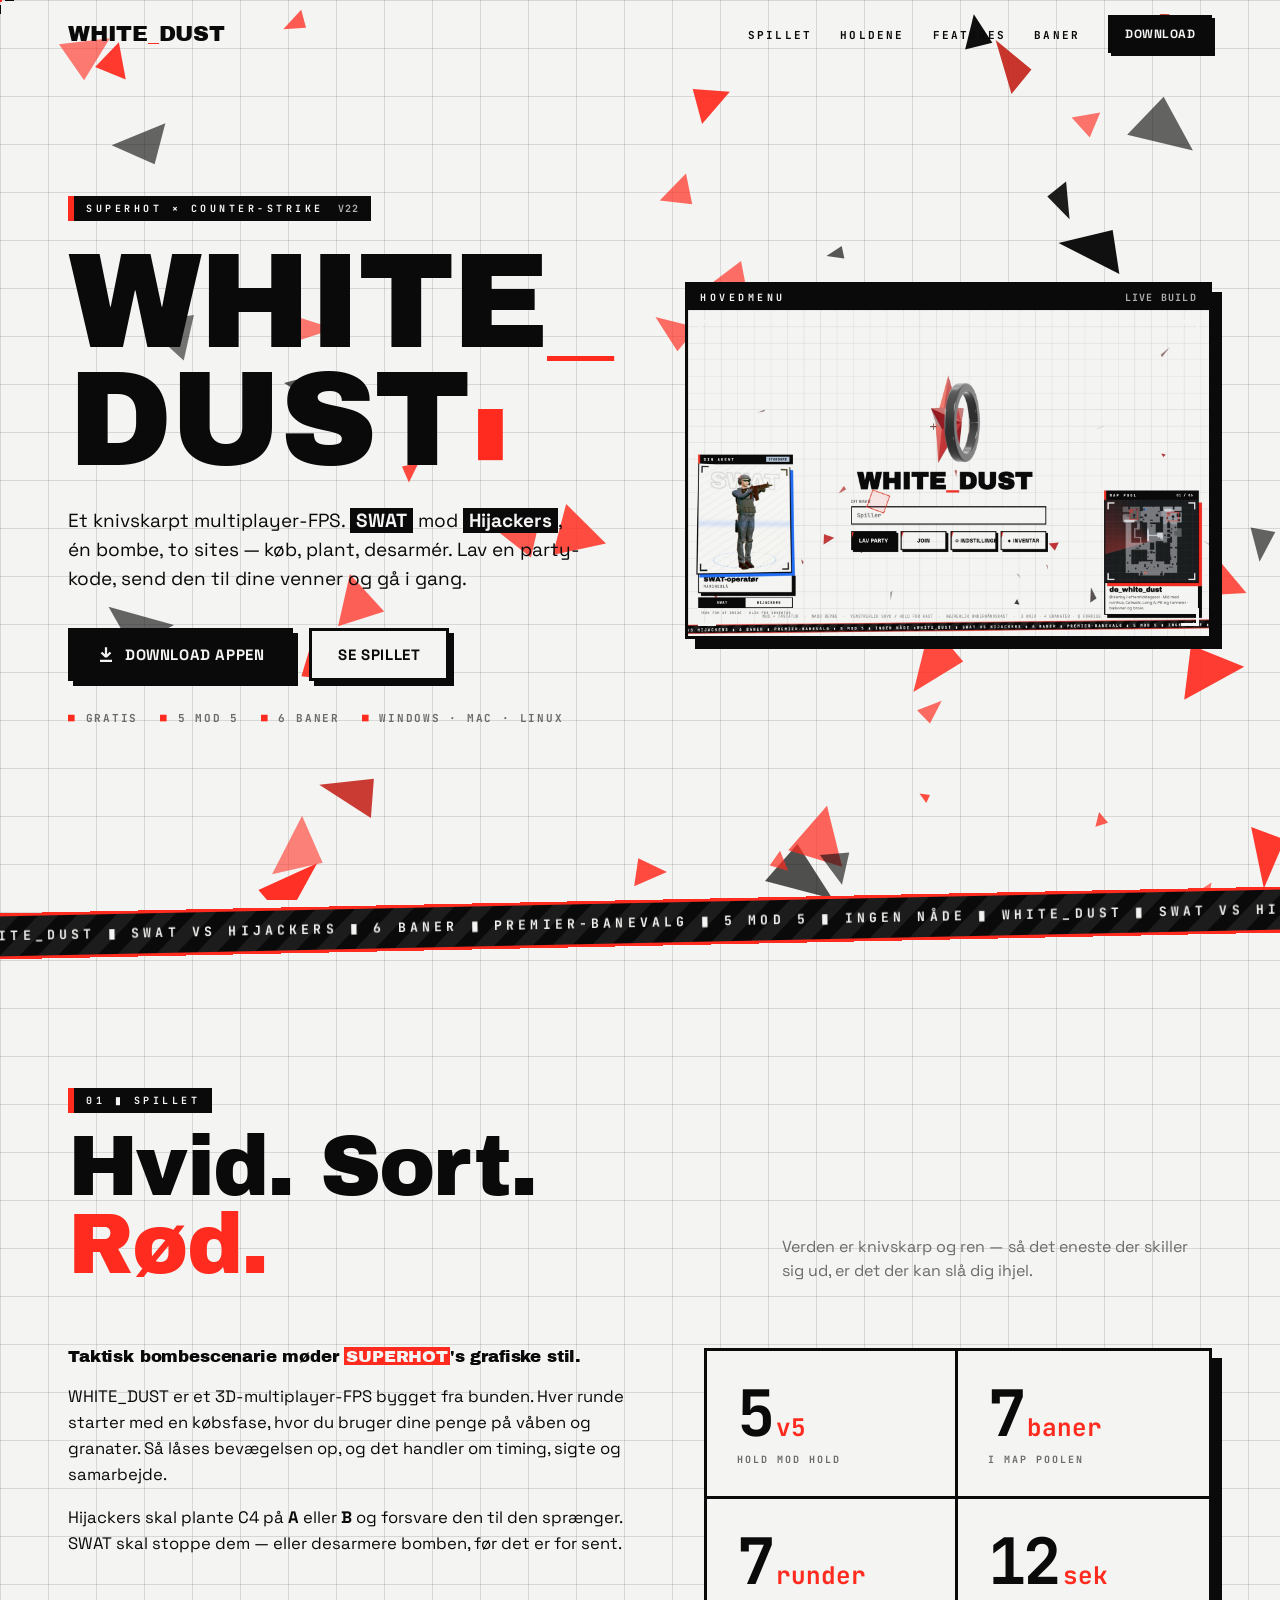
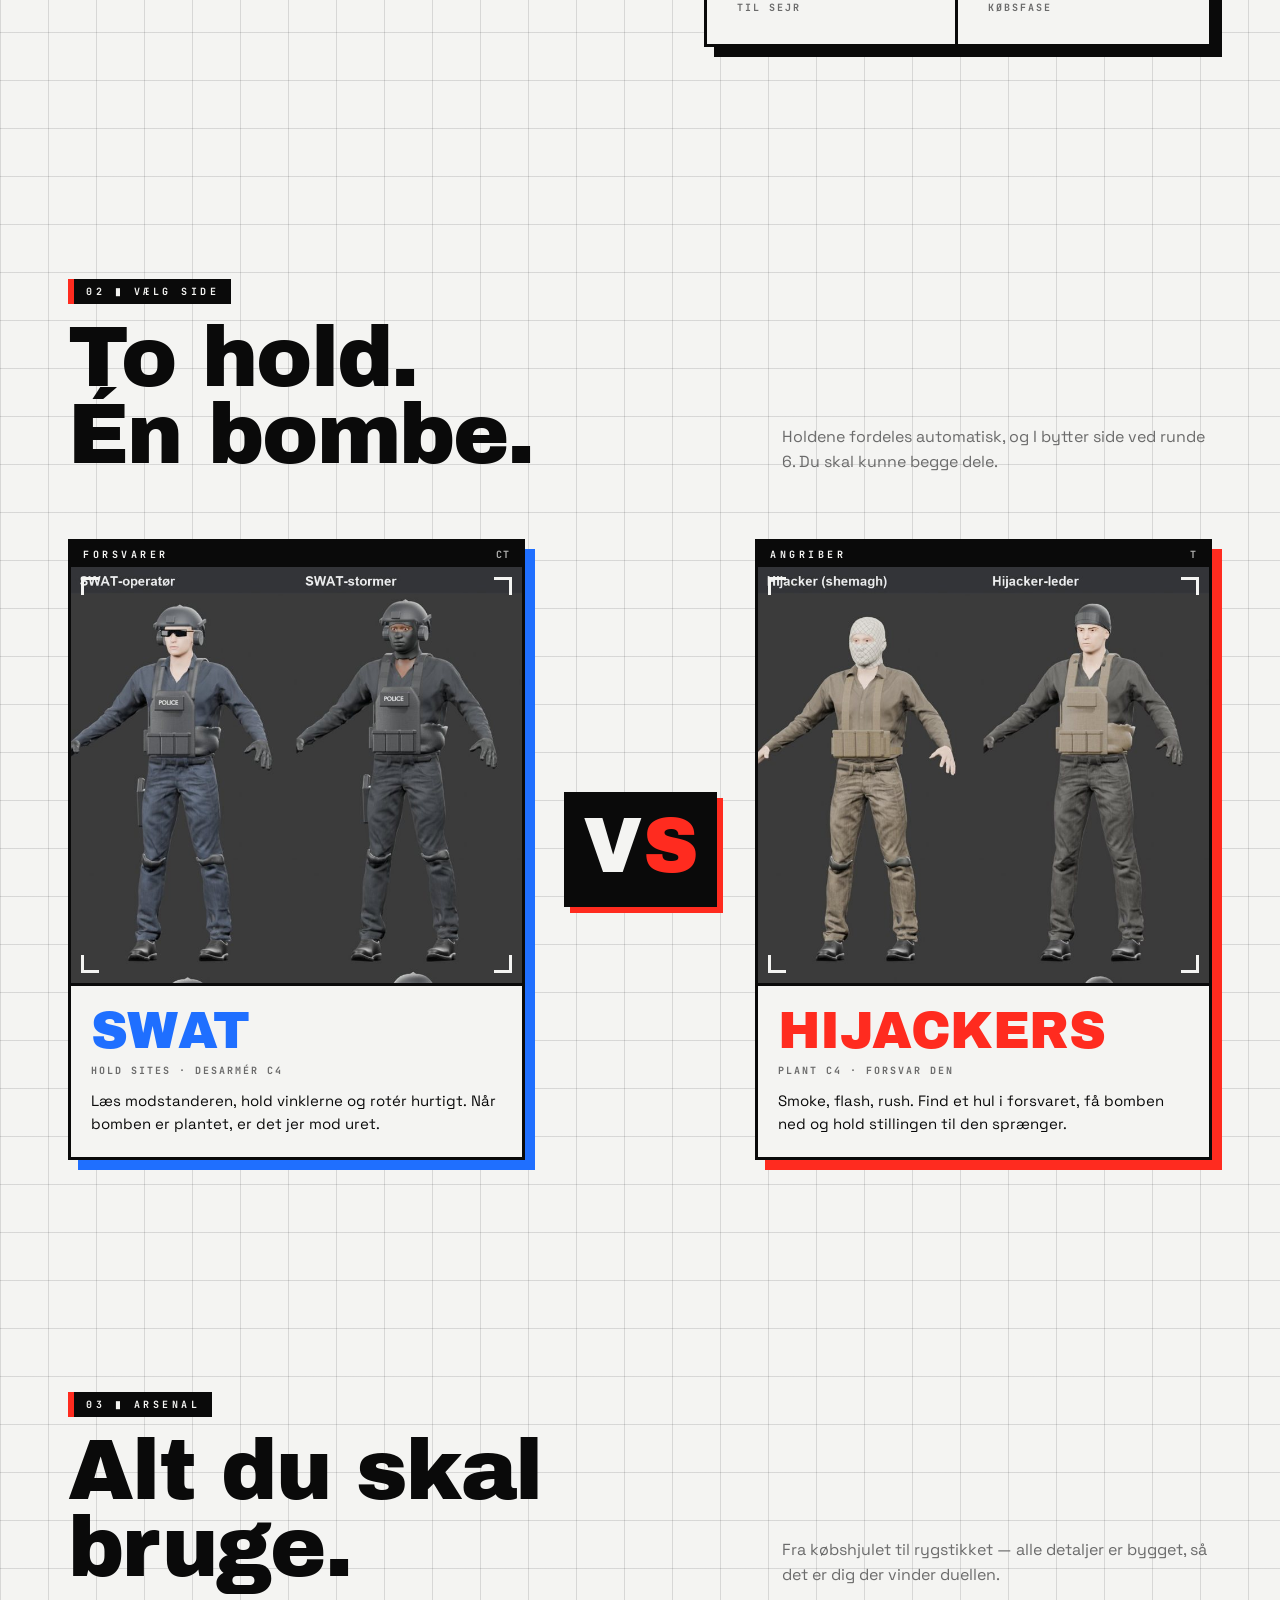
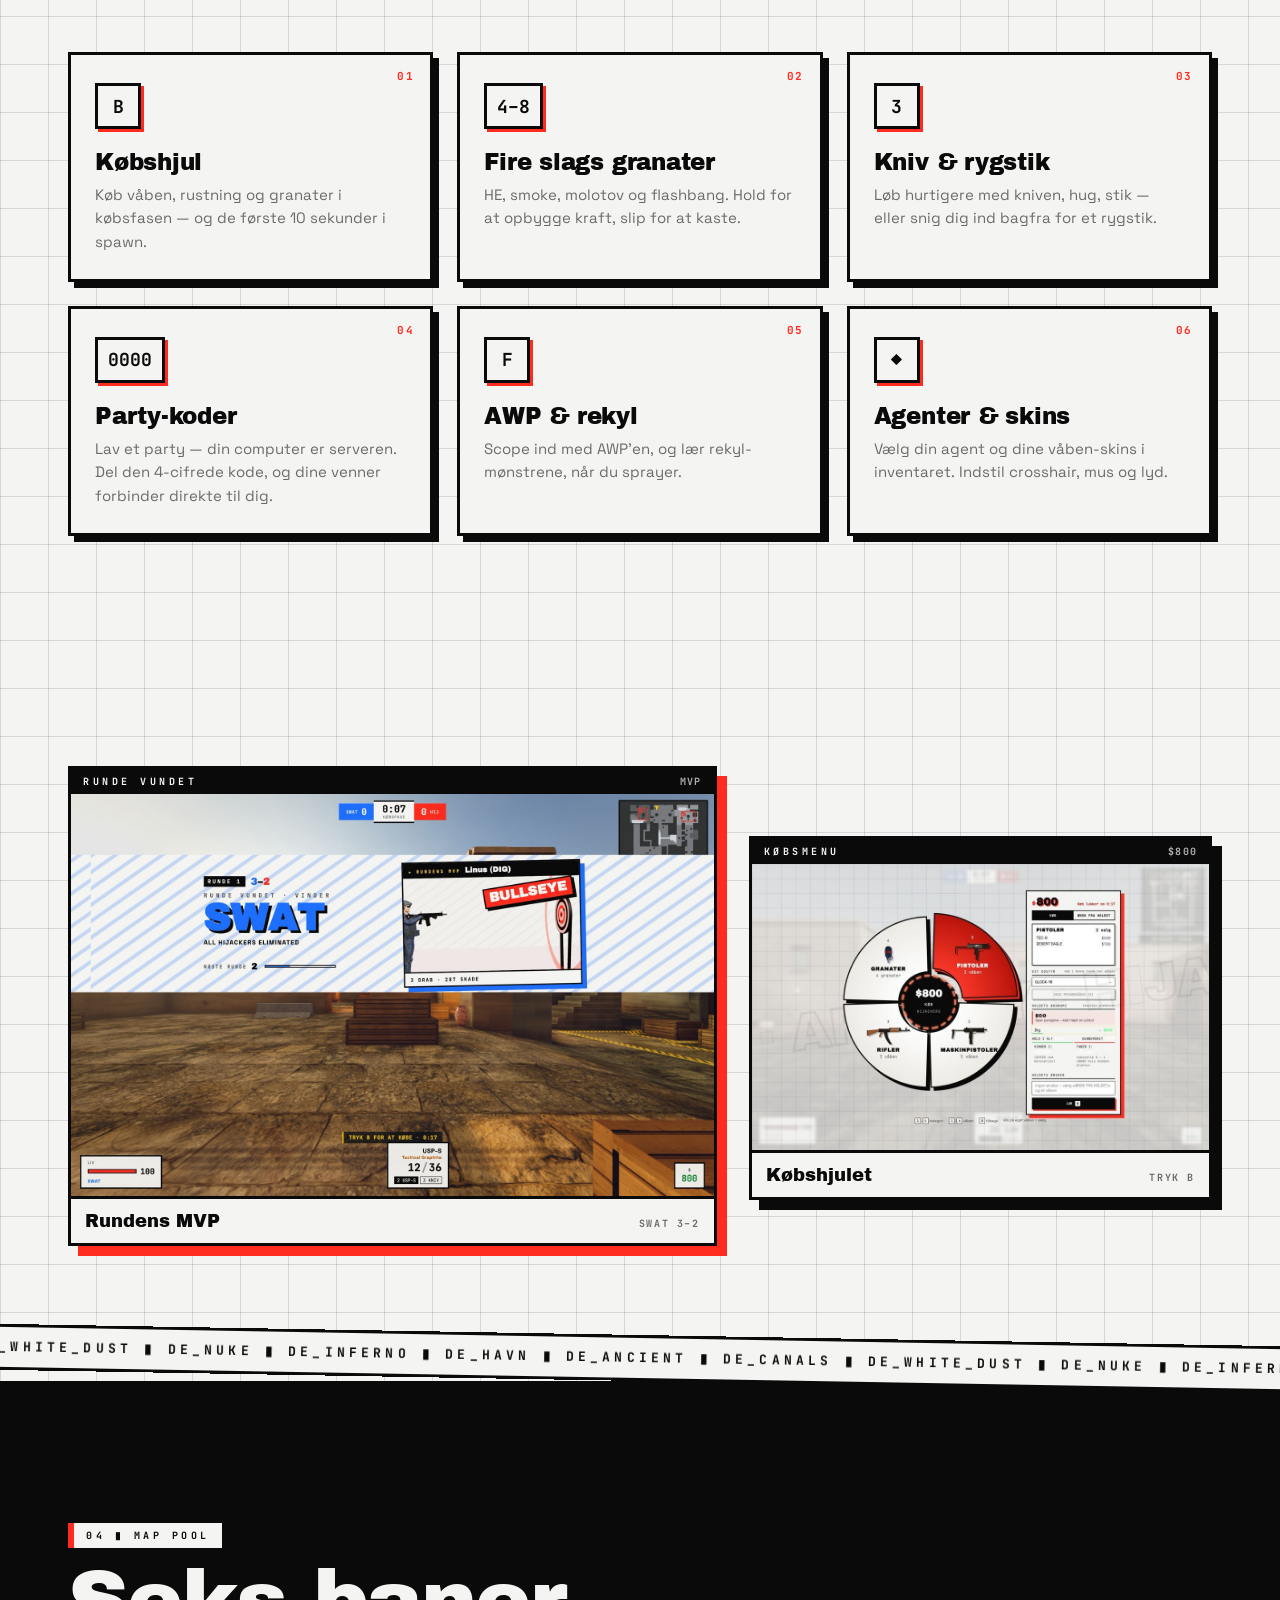
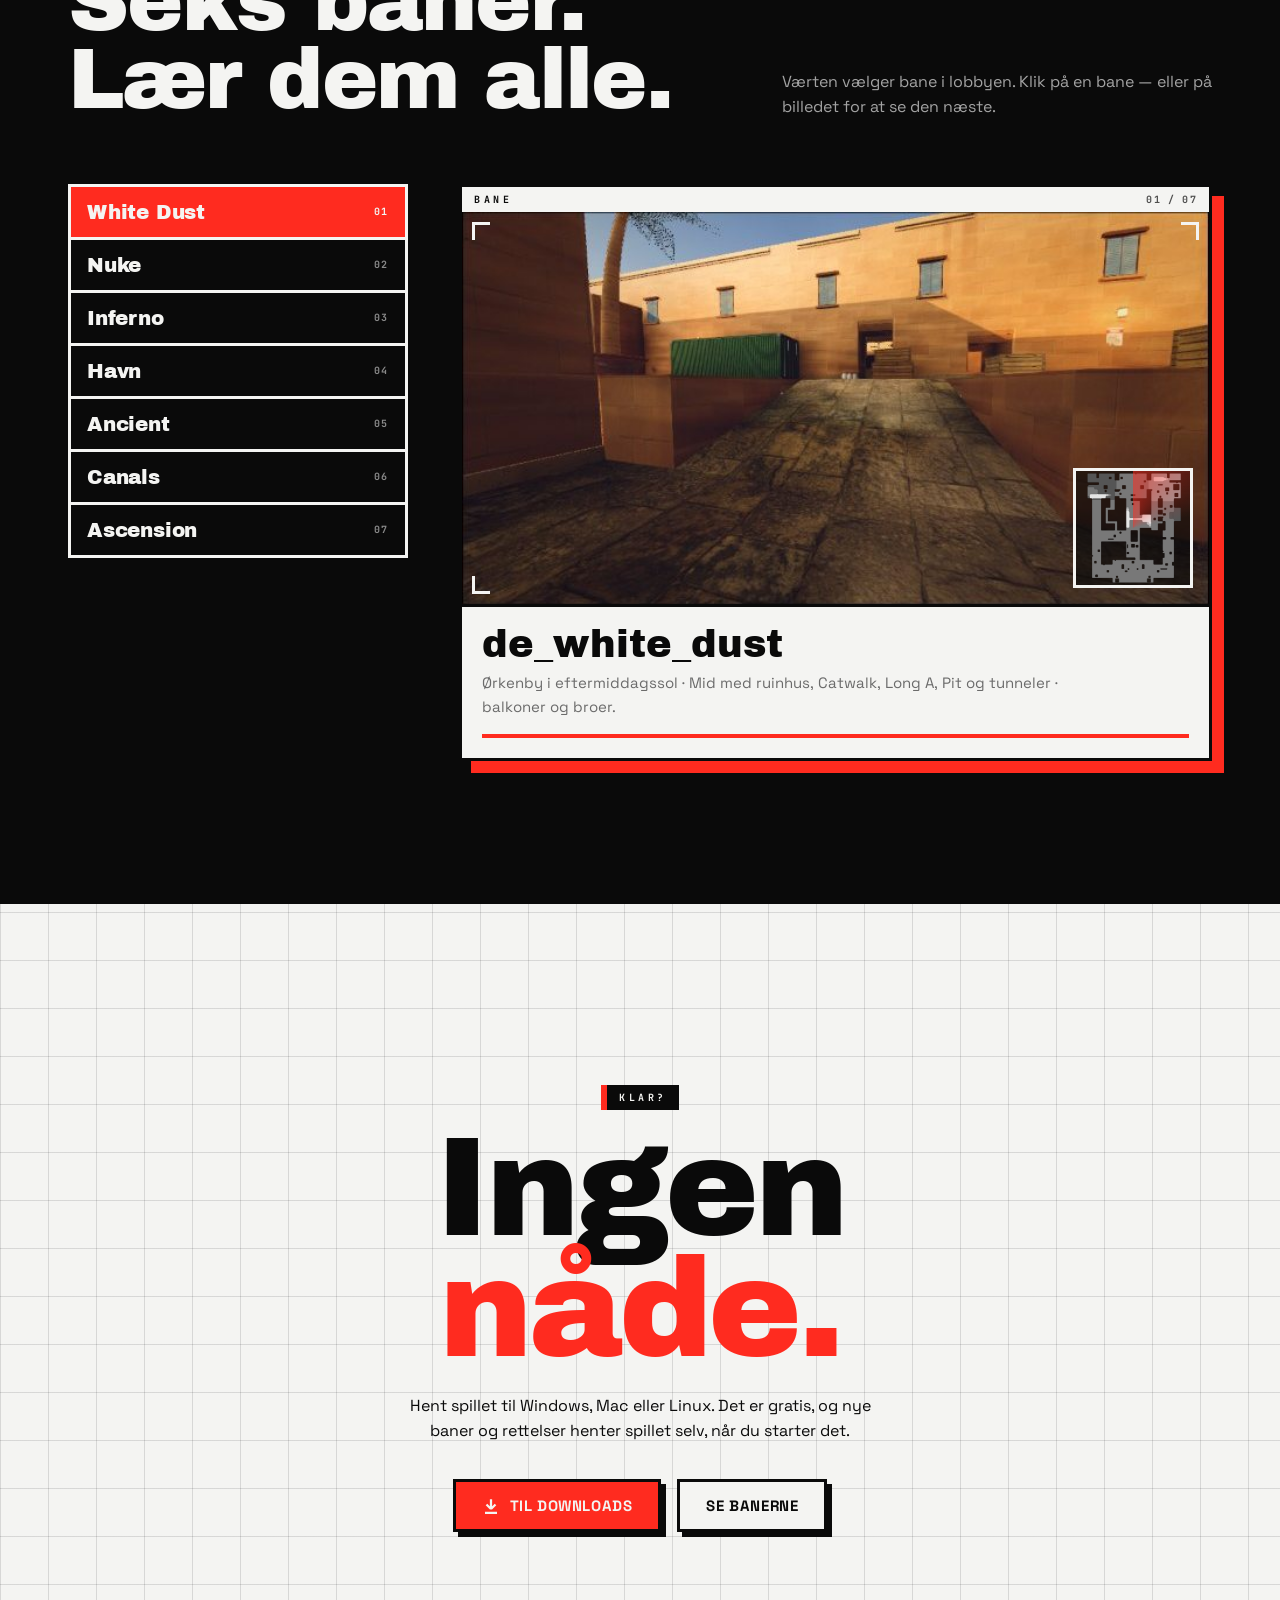
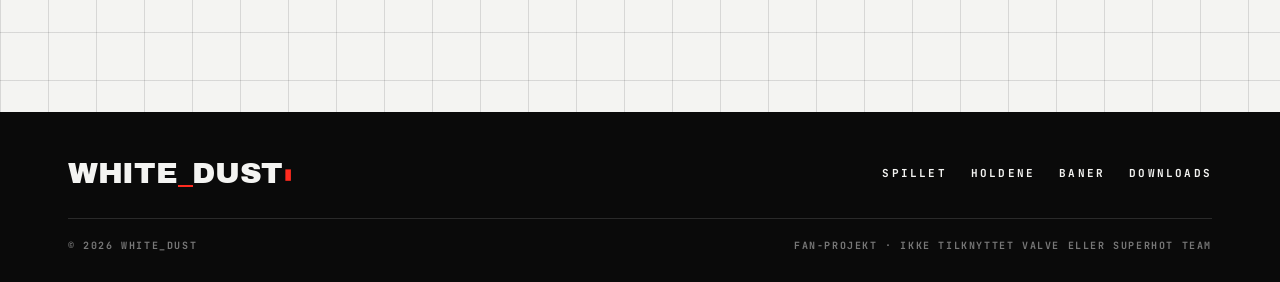
==== commit 1d5ab9f0: "Ascension i banepuljen, app 1.1.0 og automatiske spil-opdateringer" ====
--- a/index.html
+++ b/index.html
@@ -98,7 +98,7 @@
           </div>
           <div class="stats reveal" style="--d:.1s">
             <div class="stat"><div class="stat__num" data-count="5">0<small>v5</small></div><div class="stat__lbl">Hold mod hold</div></div>
-            <div class="stat"><div class="stat__num" data-count="6">0<small>baner</small></div><div class="stat__lbl">I map poolen</div></div>
+            <div class="stat"><div class="stat__num" data-count="7">0<small>baner</small></div><div class="stat__lbl">I map poolen</div></div>
             <div class="stat"><div class="stat__num" data-count="7">0<small>runder</small></div><div class="stat__lbl">Til sejr</div></div>
             <div class="stat"><div class="stat__num" data-count="12">0<small>sek</small></div><div class="stat__lbl">Købsfase</div></div>
           </div>
@@ -216,6 +216,7 @@
             <li><button class="pool__btn" data-name="de_havn" data-img="assets/img/maps/havn.jpg" data-radar="assets/img/radar/havn.png" data-desc="Nordisk havnebydel · kanal med sluse og klapbro · pakhus, fiskehal med iskælder, kirke og vold.">Havn <small>04</small></button></li>
             <li><button class="pool__btn" data-name="de_ancient" data-img="assets/img/maps/ancient.jpg" data-radar="assets/img/radar/ancient.png" data-desc="Jungle-tempel · hævet tempel (A) og sænket bassin med vandfald (B) · Mid med vandkanal, Donut og Cave.">Ancient <small>05</small></button></li>
             <li><button class="pool__btn" data-name="de_canals" data-img="assets/img/maps/canals.jpg" data-radar="assets/img/radar/canals.png" data-desc="Venedig · T Water, Mid-kanalen, Sukkenes Bro, Campanilen (A), B ved CT Water, CT Long og Dock.">Canals <small>06</small></button></li>
+            <li><button class="pool__btn" data-name="de_ascension" data-img="assets/img/maps/ascension.jpg" data-radar="assets/img/radar/ascension.png" data-desc="Klostret på bjergtoppen i regn og nat · krypten, klostergården (Mid), katedralens galleri, Heaven i klokketårnet og seks etager fra krypt til CT.">Ascension <small>07</small></button></li>
           </ul>
 
           <div class="pool__view">
@@ -244,7 +245,7 @@
       <div class="container">
         <span class="tag reveal">KLAR?</span>
         <h2 class="cta__title"><span class="wipe">Ingen</span><br><span class="wipe red" style="--d:.15s">nåde.</span></h2>
-        <p class="reveal">Hent spillet til Windows, Mac eller Linux. Det er gratis, og det opdaterer sig selv.</p>
+        <p class="reveal">Hent spillet til Windows, Mac eller Linux. Det er gratis, og nye baner og rettelser henter spillet selv, når du starter det.</p>
         <div class="cta__btns reveal">
           <a href="downloads.html" class="btn btn--red">
             <svg viewBox="0 0 24 24" fill="none" stroke="currentColor" stroke-width="3"><path d="M12 3v13m0 0l-6-6m6 6l6-6M4 21h16"/></svg>
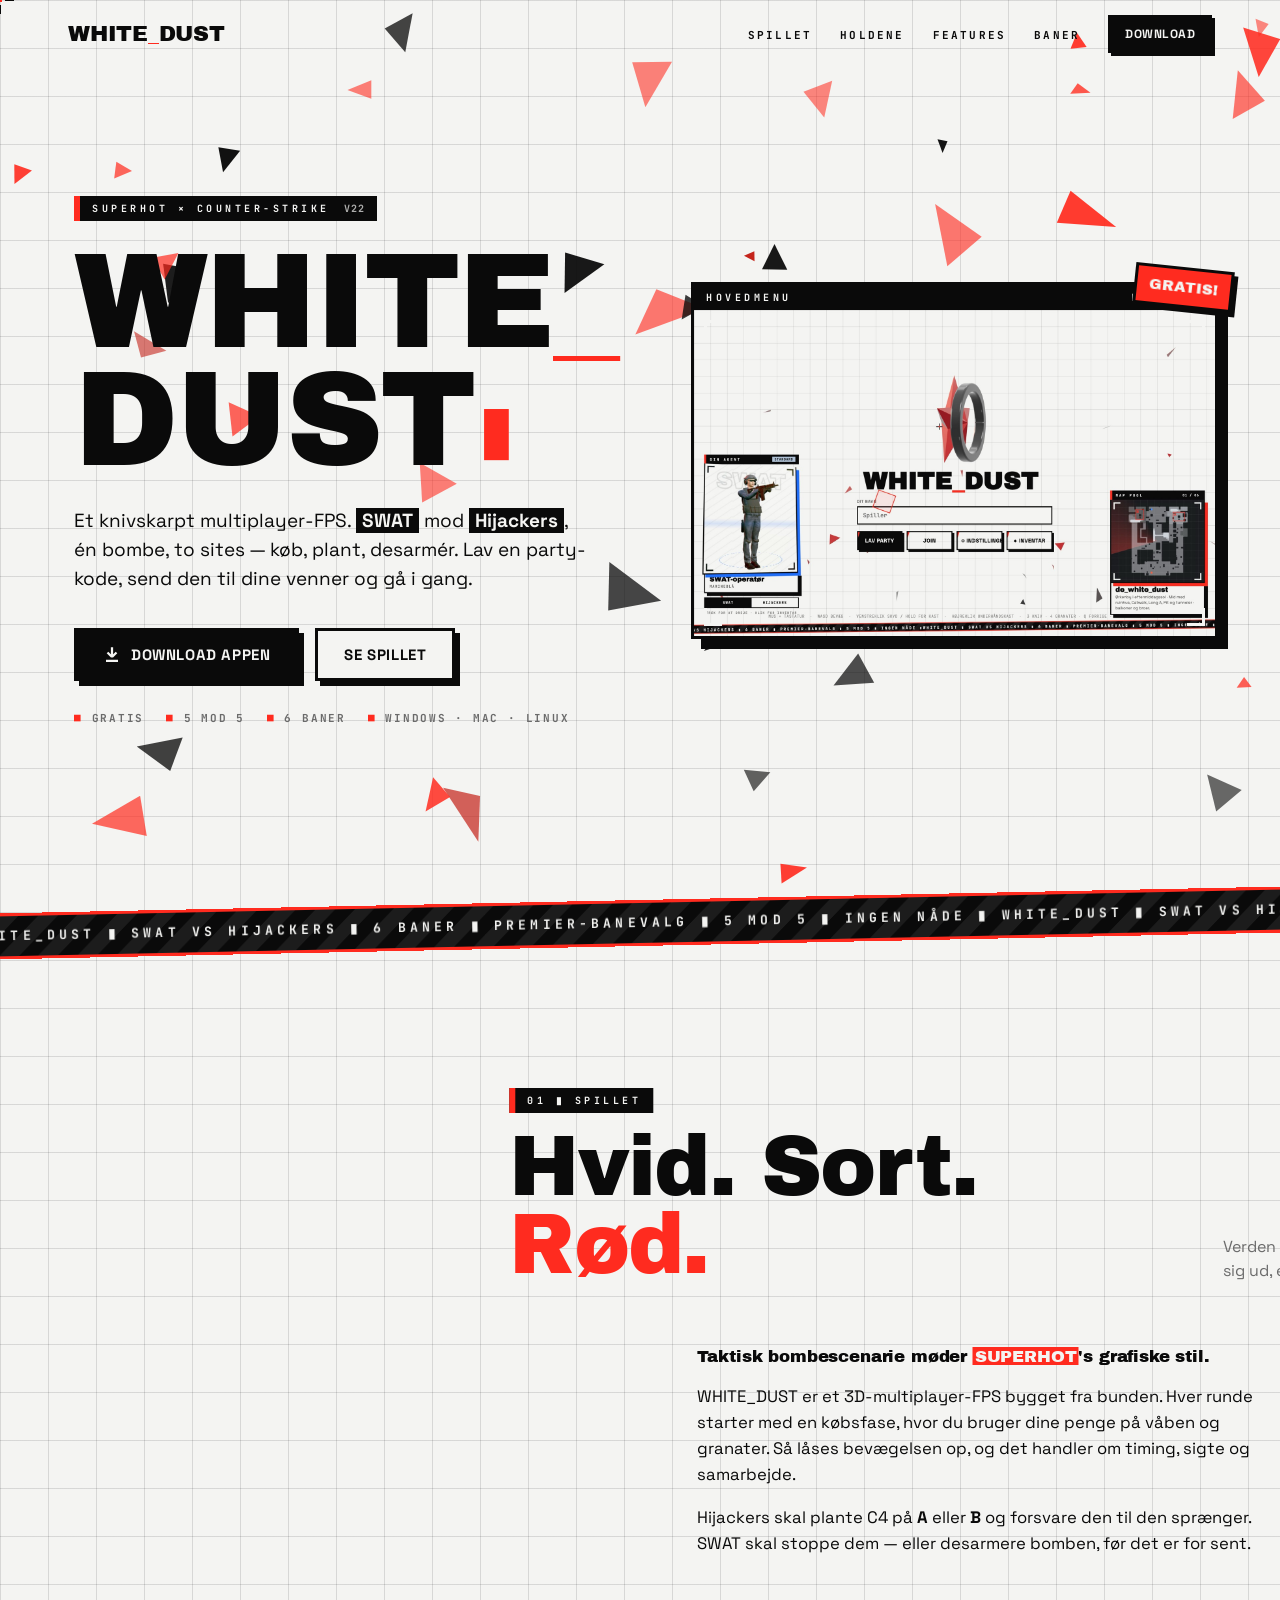
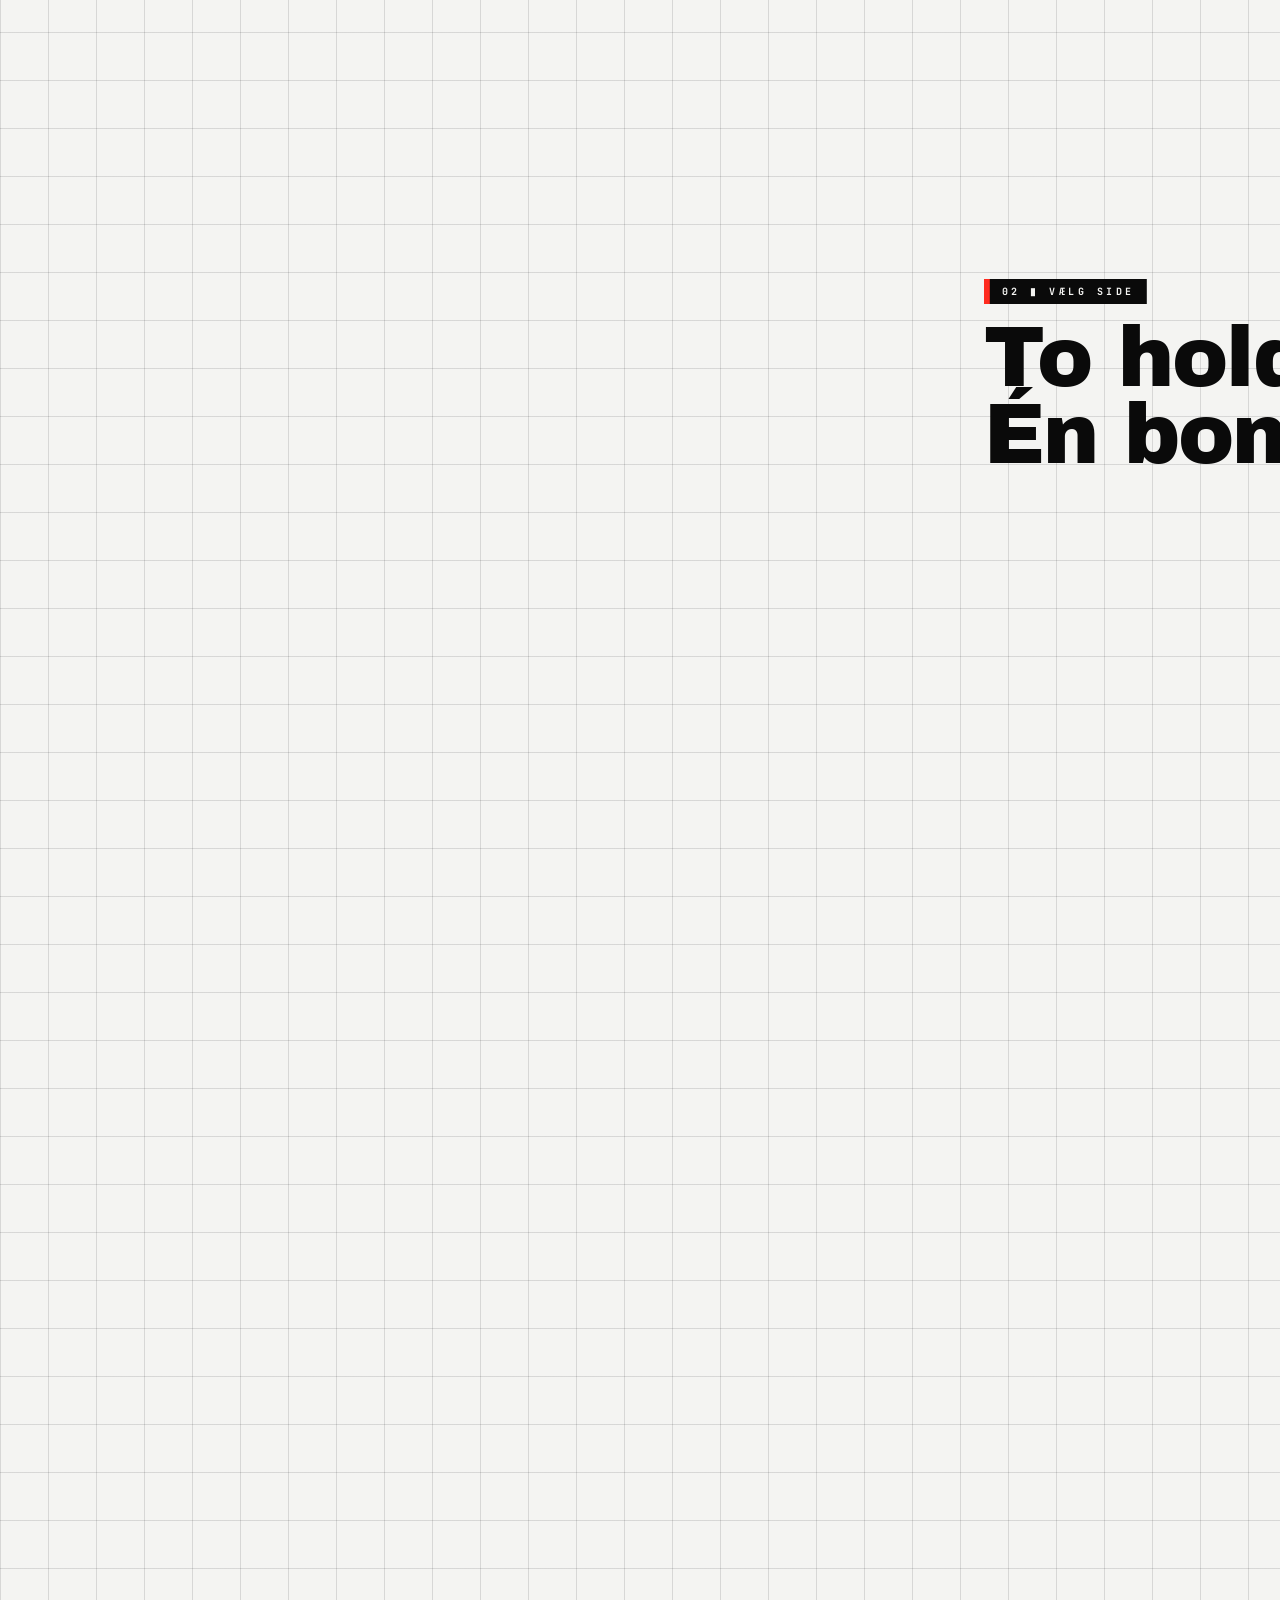
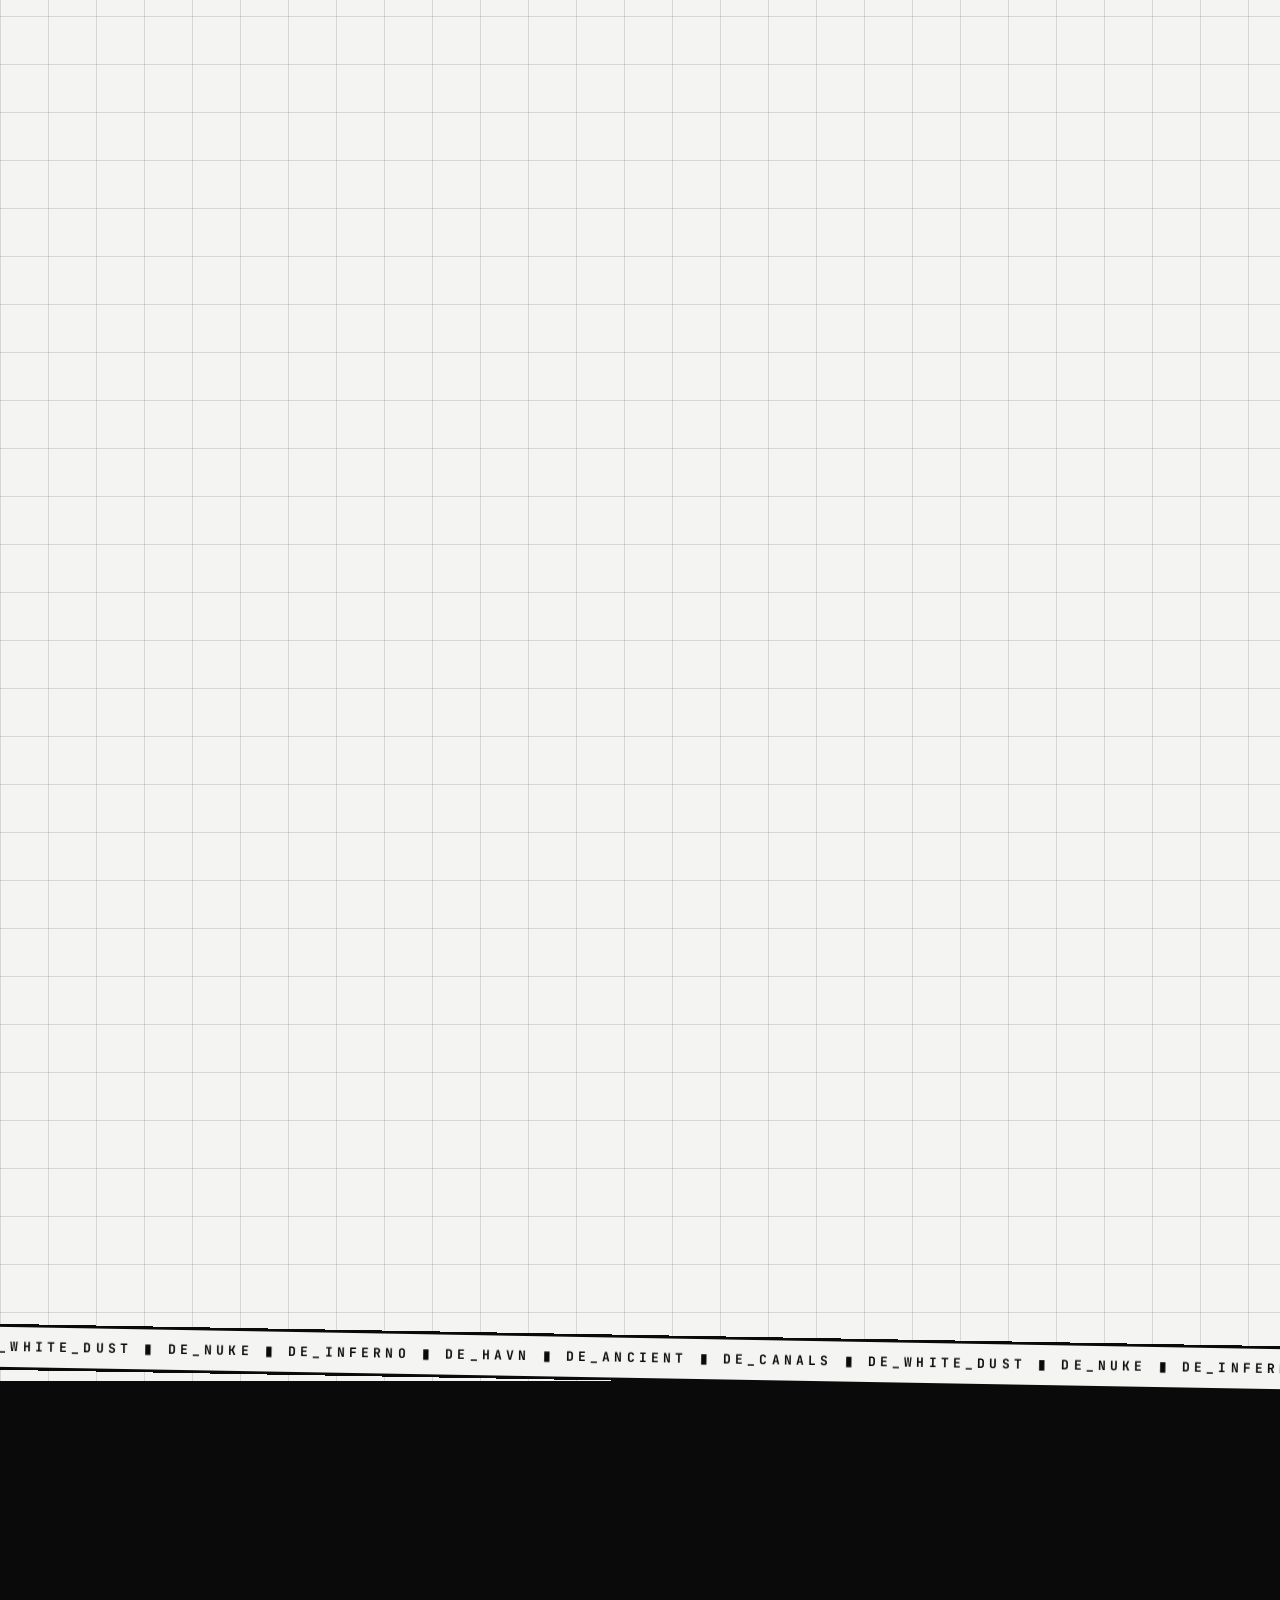
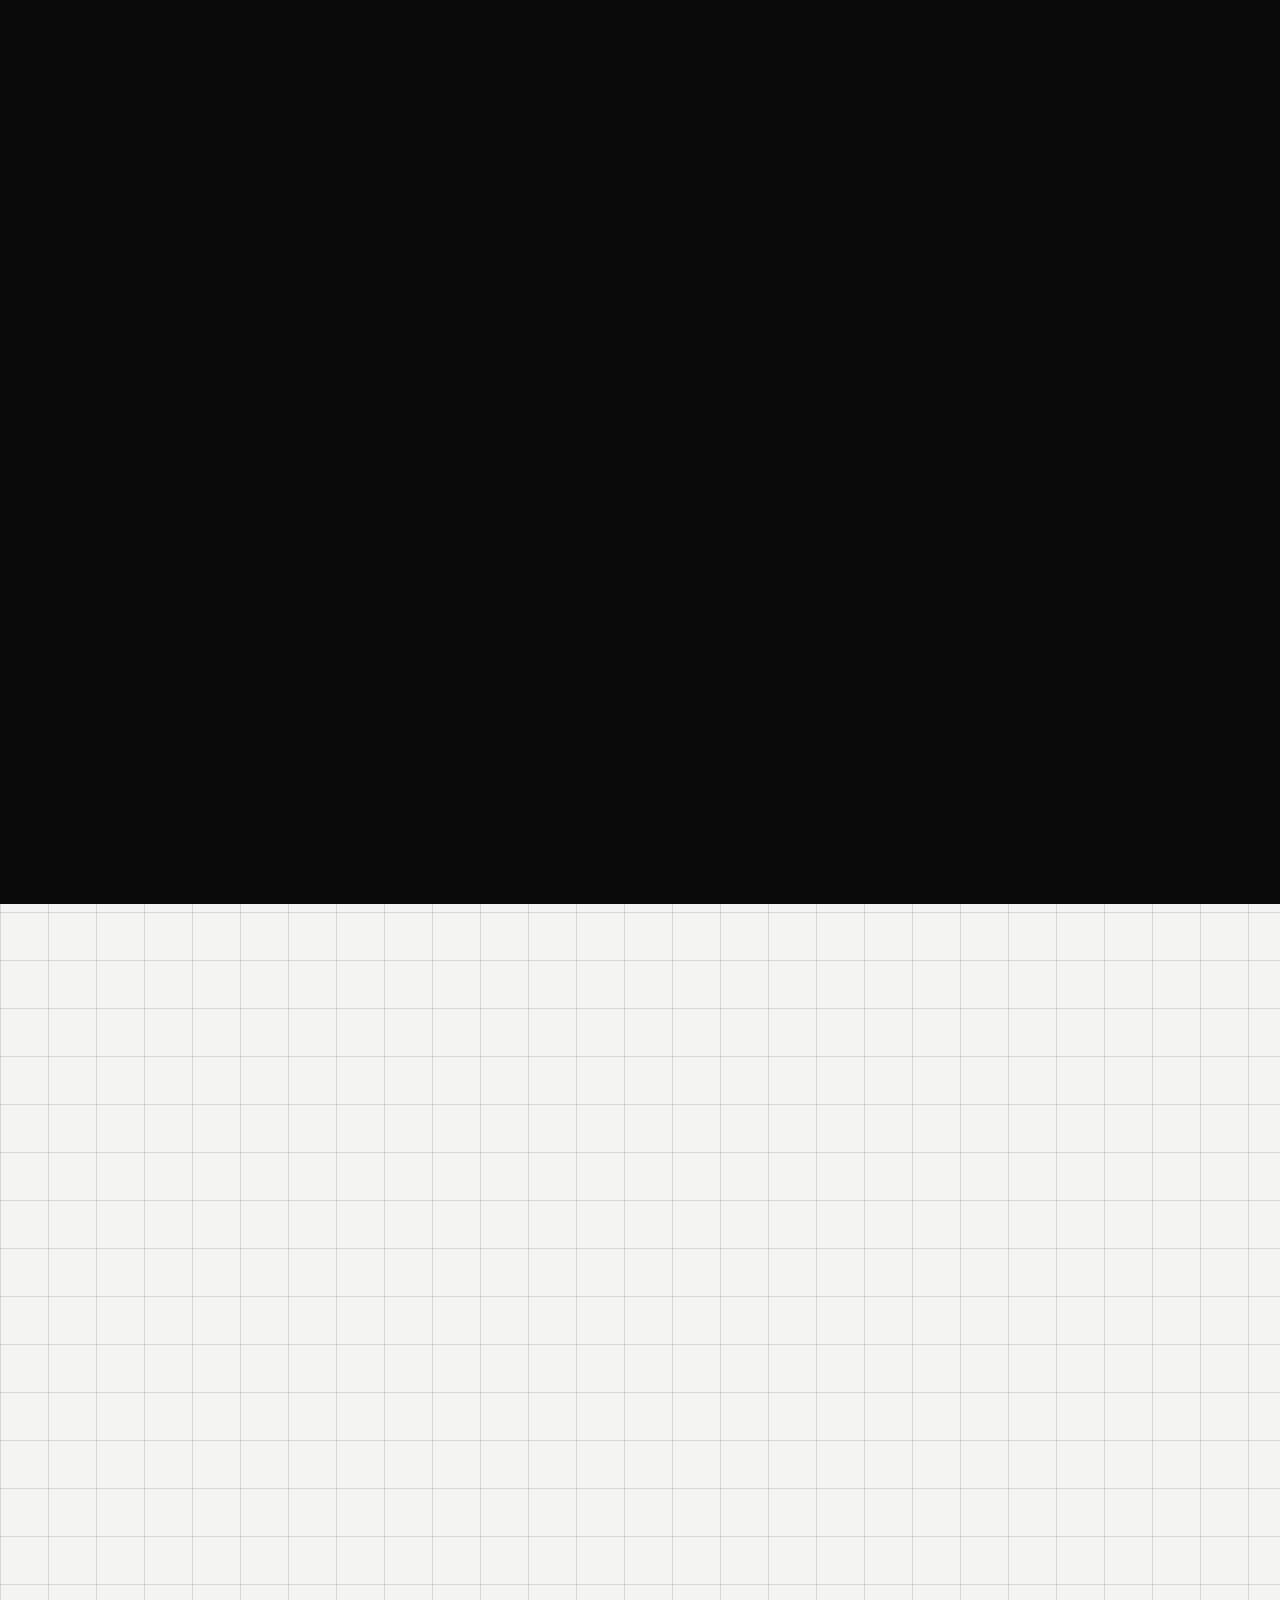
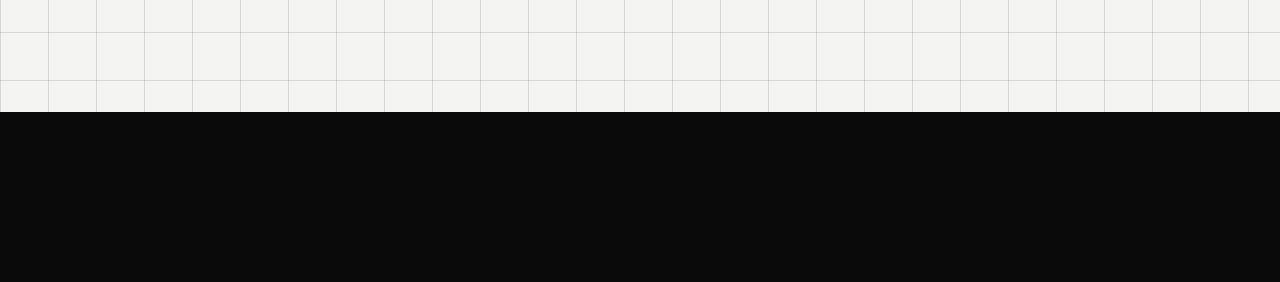
==== commit fd898923: "Skrå scroll: siden glider skråt ned mod højre Hver blok forskydes vandret efter sin afstand til skær" ====
--- a/index.html
+++ b/index.html
@@ -14,6 +14,7 @@
   <link rel="preconnect" href="https://fonts.gstatic.com" crossorigin>
   <link href="https://fonts.googleapis.com/css2?family=Archivo+Black&family=Space+Grotesk:wght@400;500;600;700&family=JetBrains+Mono:wght@400;600;700&display=swap" rel="stylesheet">
   <link rel="stylesheet" href="assets/css/style.css">
+  <link rel="stylesheet" href="assets/css/diagonal.css">
 </head>
 <body>
 
@@ -271,5 +272,6 @@
 
   <script src="assets/js/config.js"></script>
   <script src="assets/js/main.js"></script>
+  <script src="assets/js/diagonal.js"></script>
 </body>
 </html>
--- a/assets/css/diagonal.css
+++ b/assets/css/diagonal.css
@@ -0,0 +1,15 @@
+/* ==========================================================================
+   WHITE_DUST — skrå scroll (se assets/js/diagonal.js)
+   ========================================================================== */
+
+/* Baggrundsgitteret glider vandret med, mens siden scroller lodret */
+.diag body { background-position: var(--diag-x, 0) 0, var(--diag-x, 0) 0; }
+
+/* Forskudte blokke må aldrig give vandret scrollbar */
+.diag, .diag body { overflow-x: clip; }
+
+/* Blokkene følger scrollen direkte (ingen forsinkelse), så de ikke "slingrer" */
+.diag :is(.hero__inner > *, .head, .intro > *, .versus > *, .feat, .shots > *, .pool__list, .pool__view,
+  .cta .container, .plat, .browser, .step, .reqs, .news, .faq__item, .footer .container, [data-diag]) {
+  will-change: translate;
+}
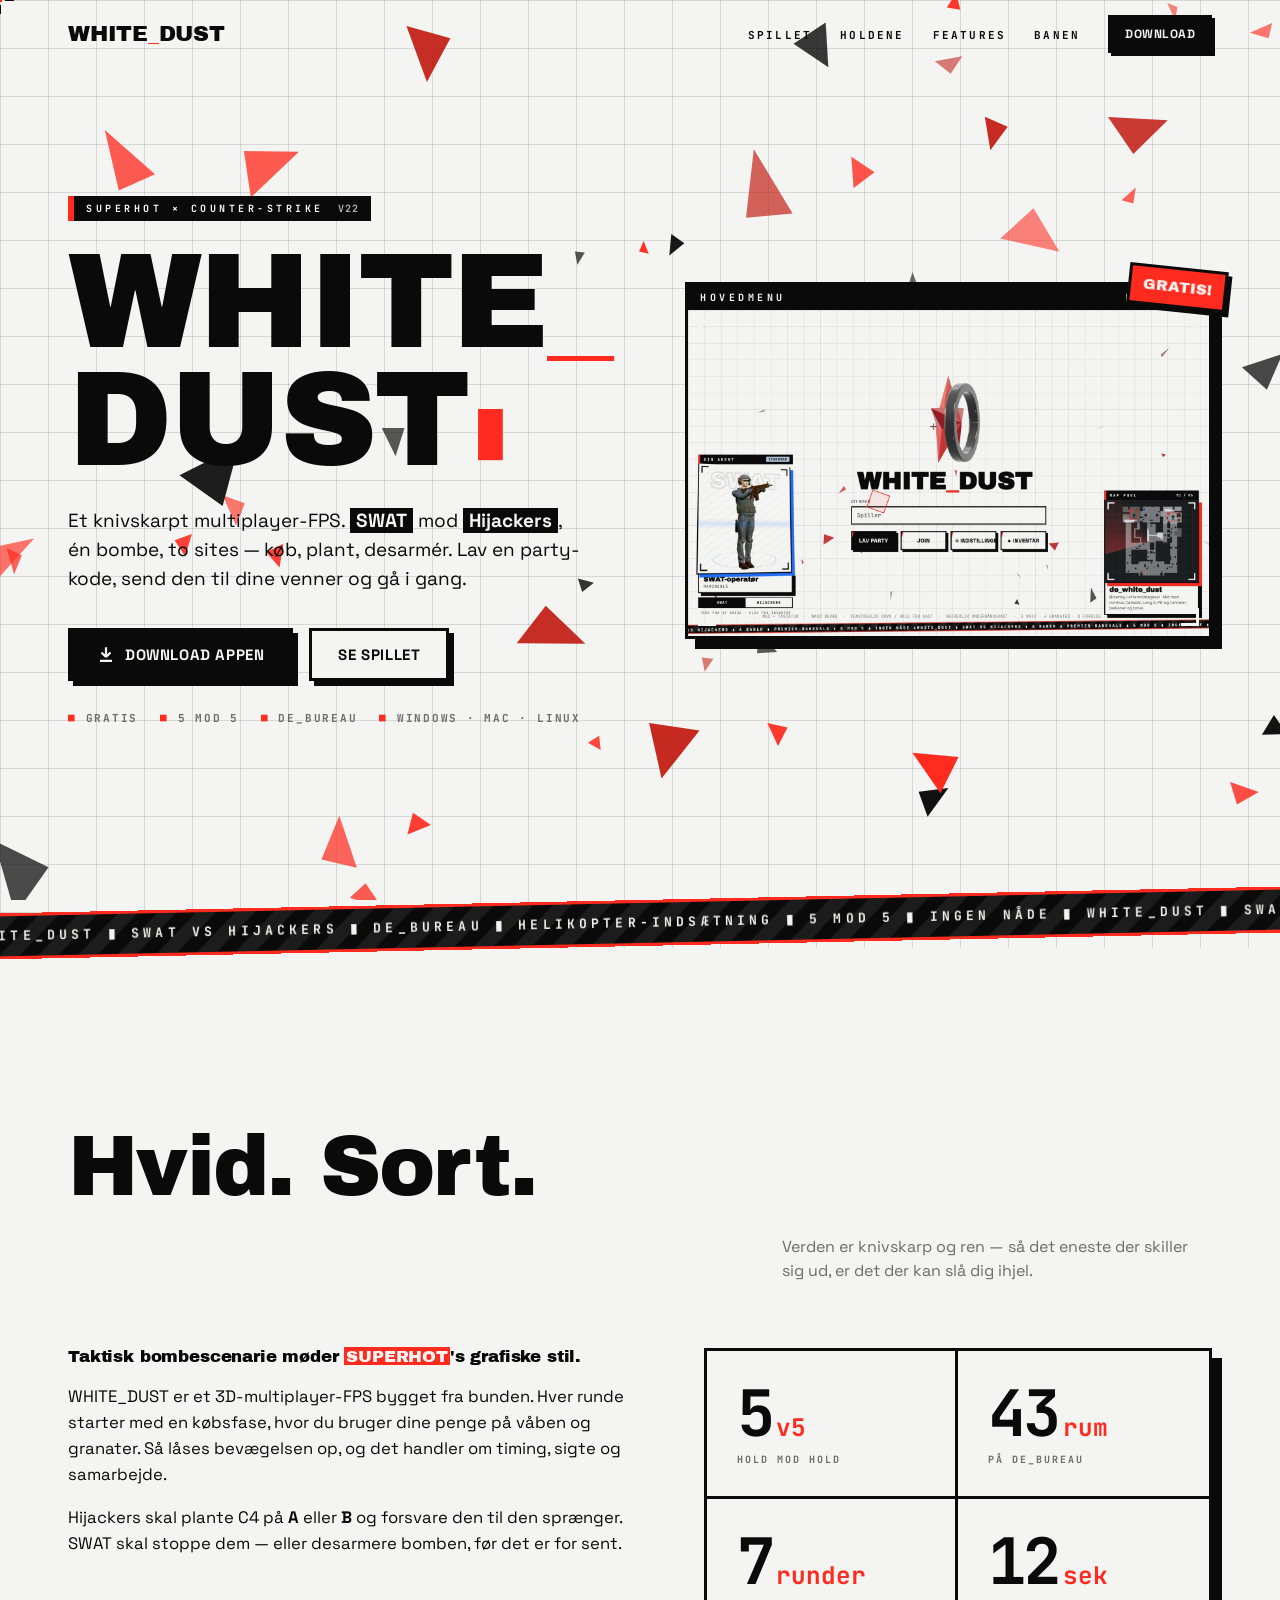
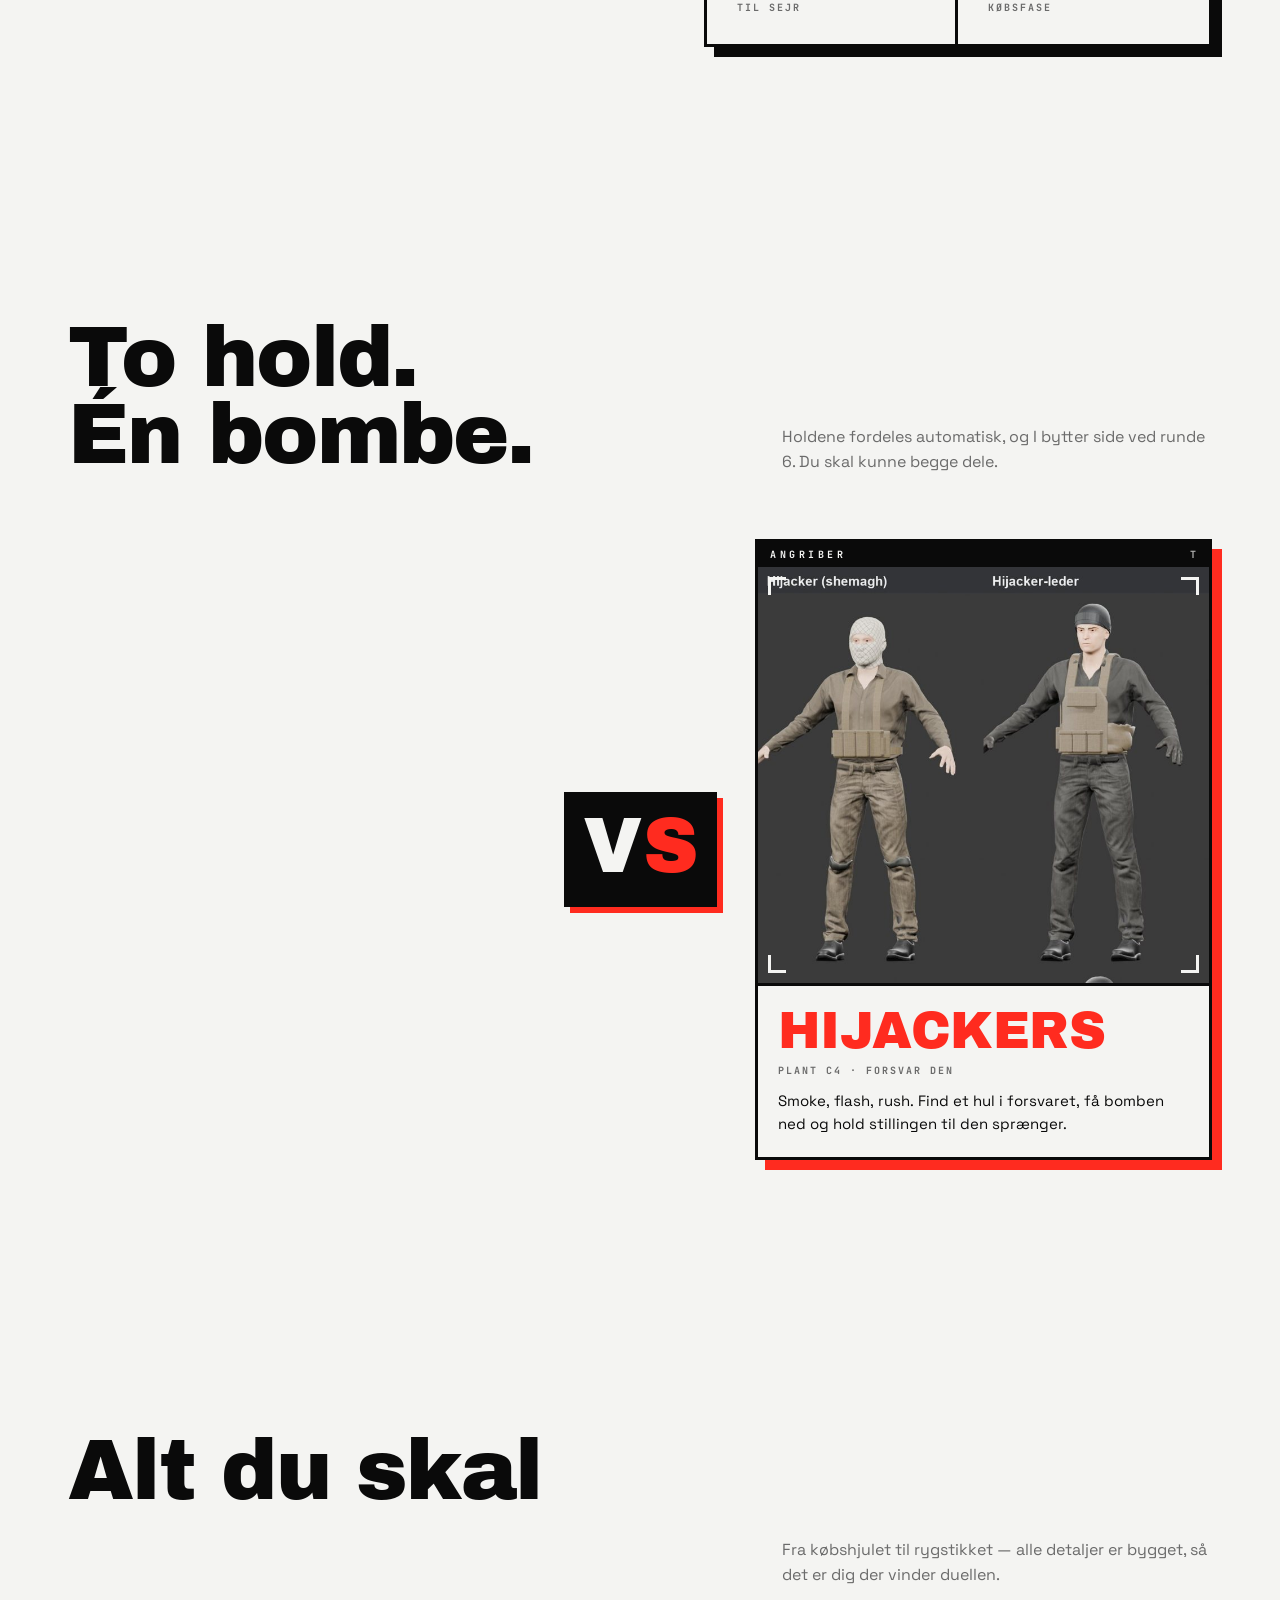
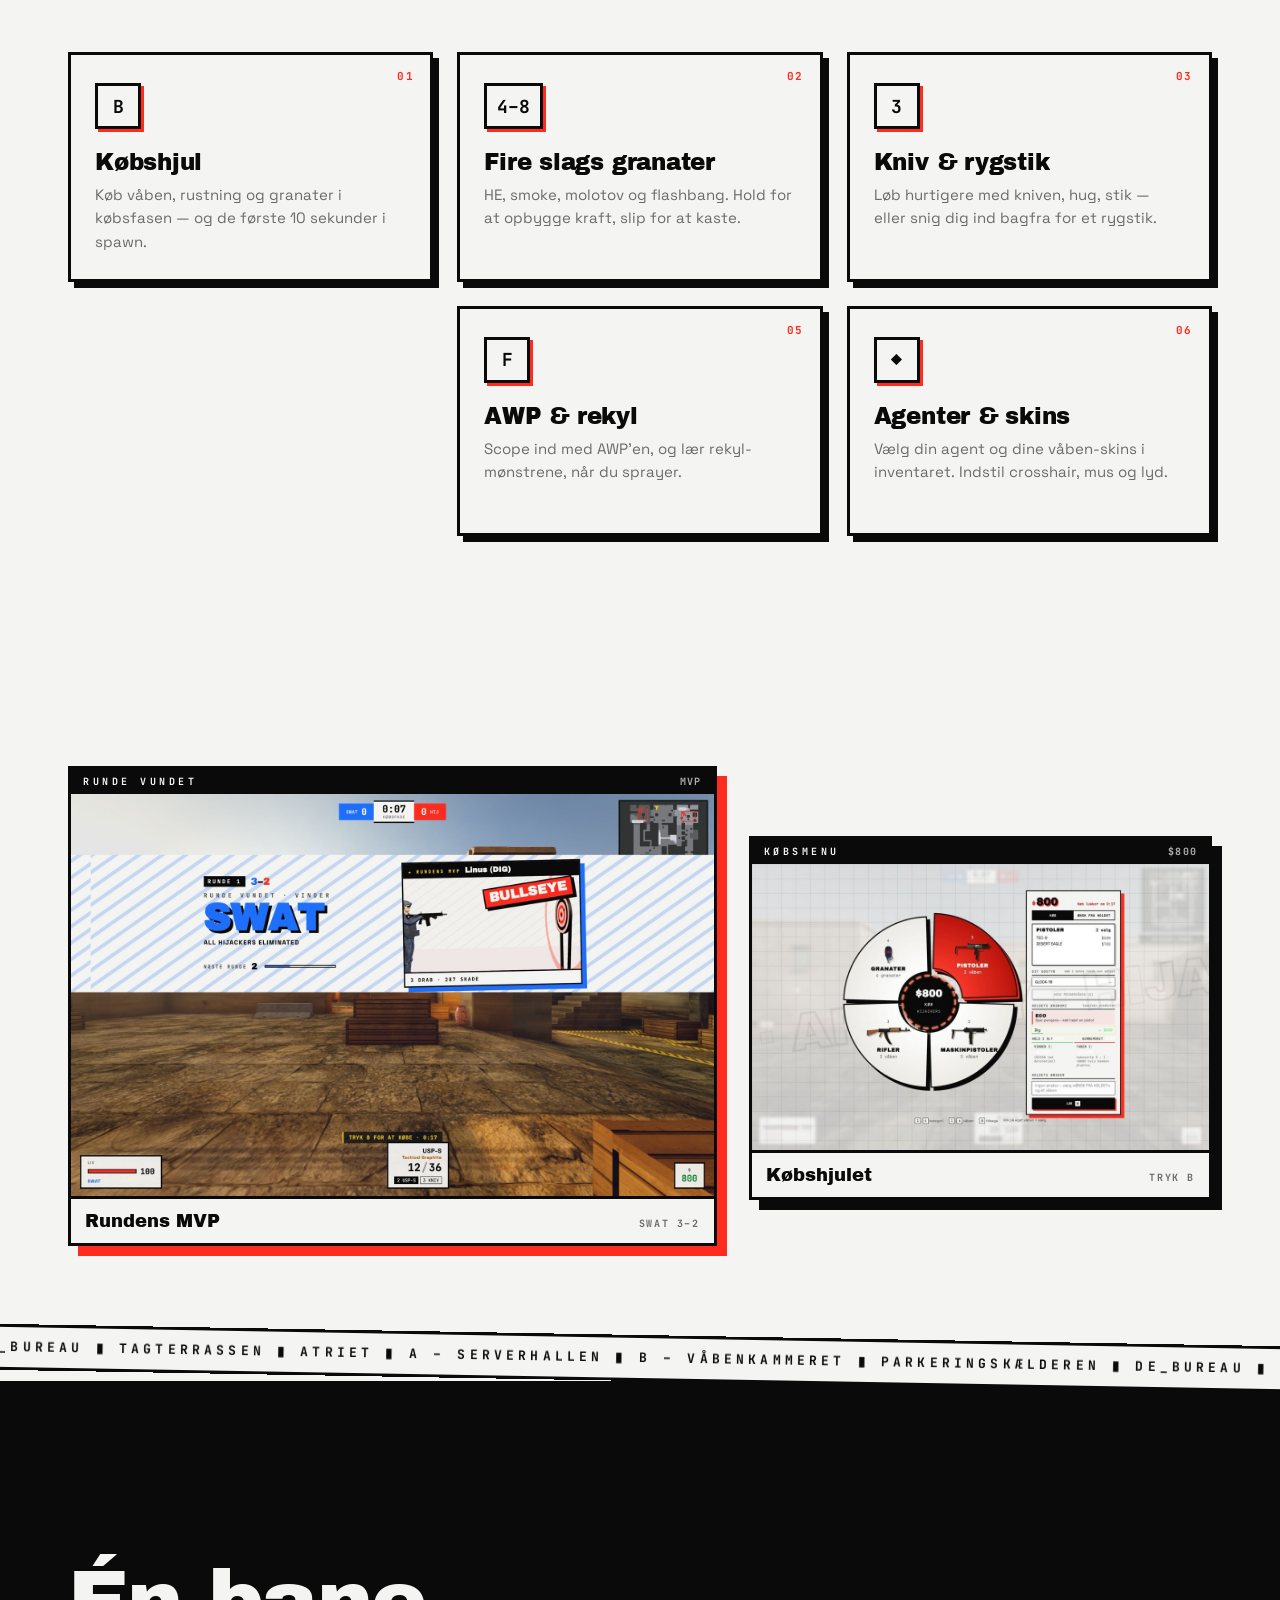
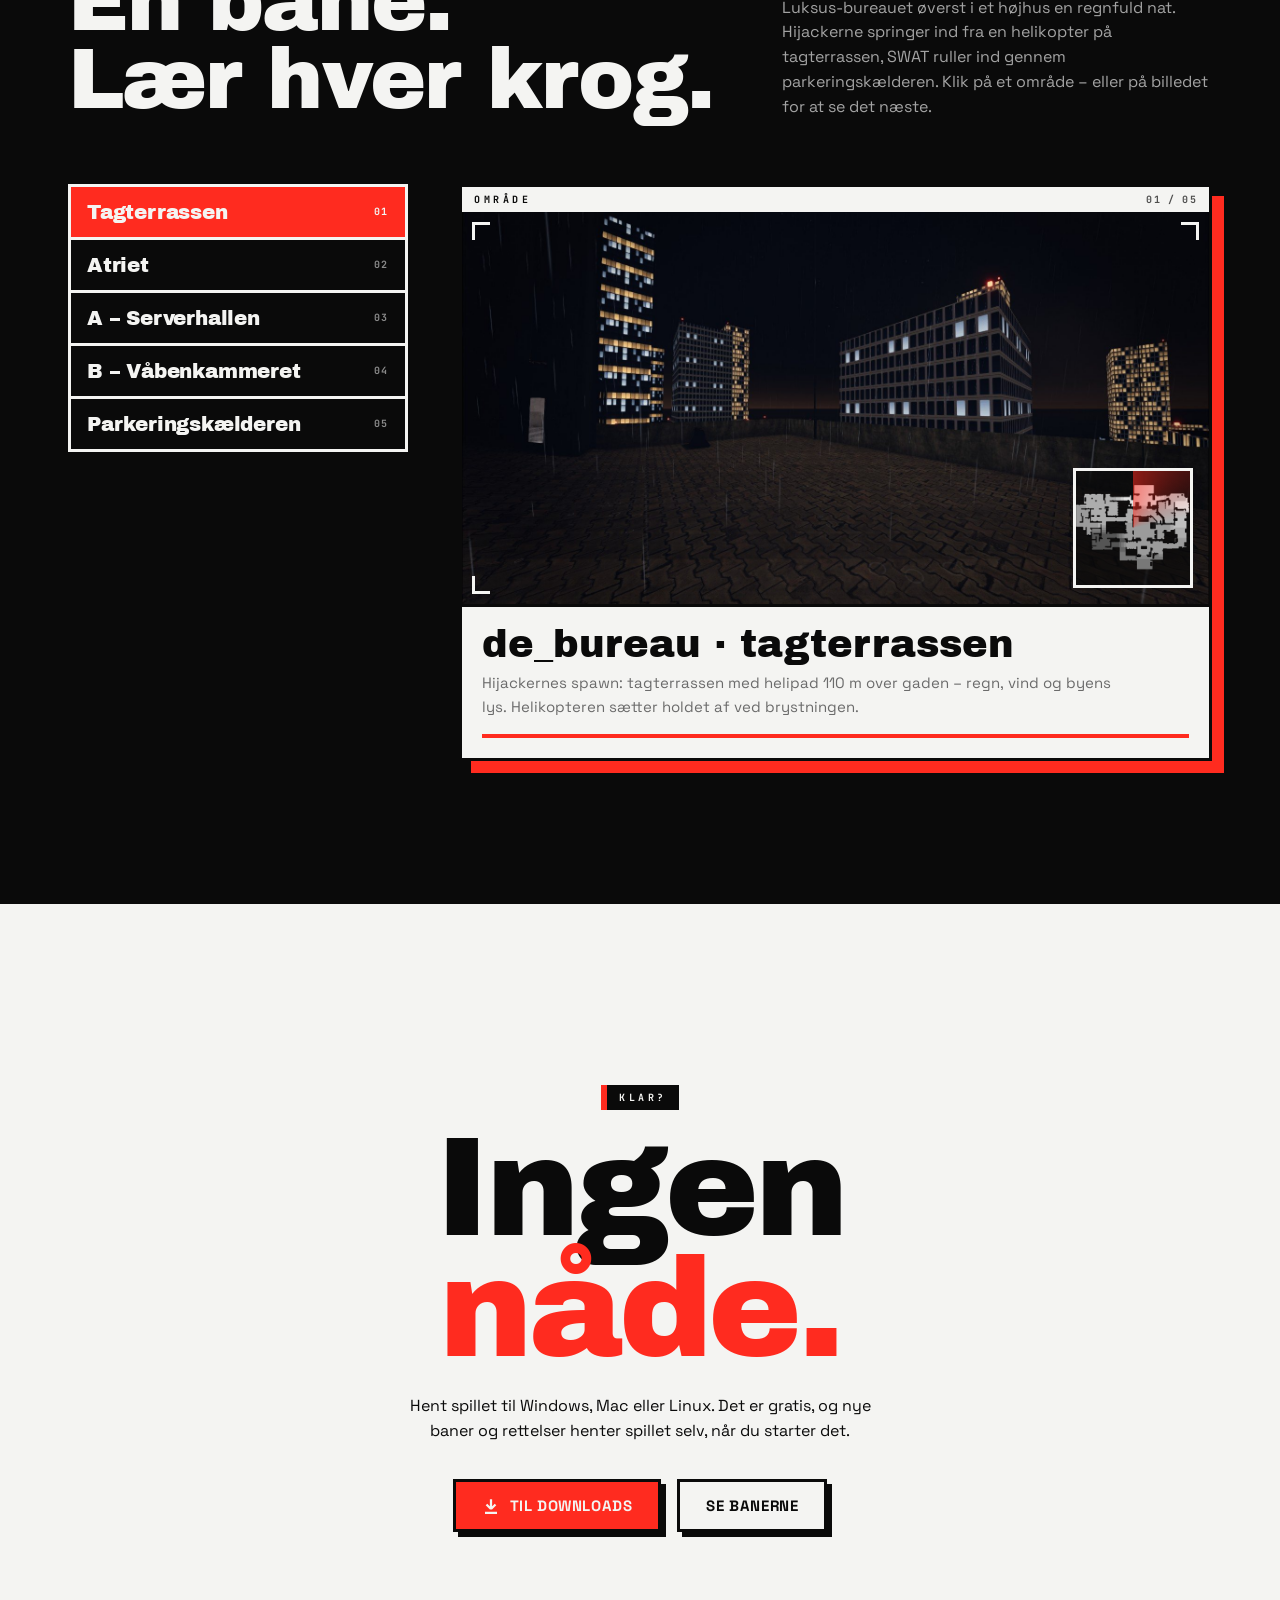
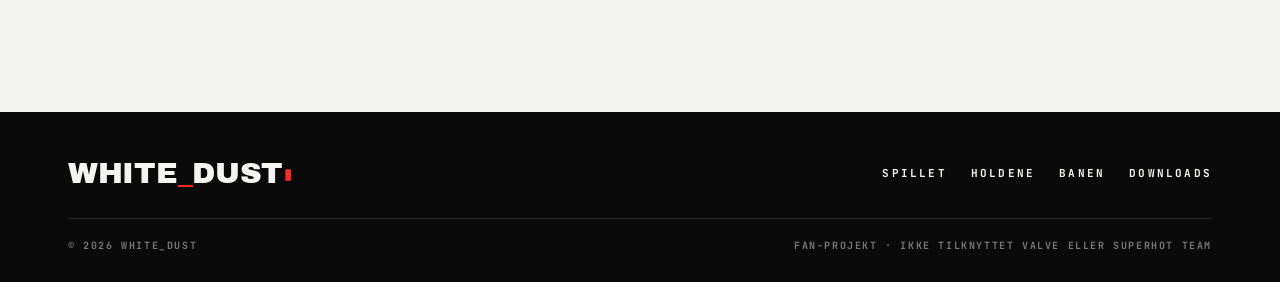
==== commit c7590dc3: "Hjemmeside: kun de_bureau – rundvisning i banens områder (tagterrasse, atrium, A, B, parkeringskælde" ====
--- a/index.html
+++ b/index.html
@@ -4,10 +4,10 @@
   <meta charset="utf-8">
   <meta name="viewport" content="width=device-width, initial-scale=1">
   <title>White Dust</title>
-  <meta name="description" content="WHITE_DUST — SUPERHOT møder Counter-Strike. SWAT mod Hijackers, 6 baner, gratis. Download til Windows, Mac og Linux.">
+  <meta name="description" content="WHITE_DUST — SUPERHOT møder Counter-Strike. SWAT mod Hijackers på de_bureau, gratis. Download til Windows, Mac og Linux.">
   <meta name="theme-color" content="#f4f4f2">
   <meta property="og:title" content="WHITE_DUST">
-  <meta property="og:description" content="SWAT mod Hijackers. 6 baner. Ingen nåde.">
+  <meta property="og:description" content="SWAT mod Hijackers på de_bureau. Ingen nåde.">
   <meta property="og:image" content="assets/img/shots/v21_forside.jpg">
   <link rel="icon" href="assets/img/favicon.svg" type="image/svg+xml">
   <link rel="preconnect" href="https://fonts.googleapis.com">
@@ -28,7 +28,7 @@
         <li><a href="#spillet" data-scramble>Spillet</a></li>
         <li><a href="#hold" data-scramble>Holdene</a></li>
         <li><a href="#features" data-scramble>Features</a></li>
-        <li><a href="#baner" data-scramble>Baner</a></li>
+        <li><a href="#baner" data-scramble>Banen</a></li>
         <li><a href="downloads.html" class="btn btn--primary btn--sm">Download</a></li>
       </ul>
     </div>
@@ -56,7 +56,7 @@
             </a>
             <a href="#spillet" class="btn">Se spillet</a>
           </div>
-          <div class="hero__meta pop" style="--d:.85s"><span>Gratis</span><span>5 mod 5</span><span>6 baner</span><span>Windows · Mac · Linux</span></div>
+          <div class="hero__meta pop" style="--d:.85s"><span>Gratis</span><span>5 mod 5</span><span>de_bureau</span><span>Windows · Mac · Linux</span></div>
         </div>
 
         <div class="hero__shot">
@@ -74,8 +74,8 @@
     </section>
 
     <div class="tape" aria-hidden="true"><div class="tape__track">
-      <span>WHITE_DUST ▮ SWAT VS HIJACKERS ▮ 6 BANER ▮ PREMIER-BANEVALG ▮ 5 MOD 5 ▮ INGEN NÅDE ▮&nbsp;</span>
-      <span>WHITE_DUST ▮ SWAT VS HIJACKERS ▮ 6 BANER ▮ PREMIER-BANEVALG ▮ 5 MOD 5 ▮ INGEN NÅDE ▮&nbsp;</span>
+      <span>WHITE_DUST ▮ SWAT VS HIJACKERS ▮ DE_BUREAU ▮ HELIKOPTER-INDSÆTNING ▮ 5 MOD 5 ▮ INGEN NÅDE ▮&nbsp;</span>
+      <span>WHITE_DUST ▮ SWAT VS HIJACKERS ▮ DE_BUREAU ▮ HELIKOPTER-INDSÆTNING ▮ 5 MOD 5 ▮ INGEN NÅDE ▮&nbsp;</span>
     </div></div>
 
     <!-- SPILLET -->
@@ -99,7 +99,7 @@
           </div>
           <div class="stats reveal" style="--d:.1s">
             <div class="stat"><div class="stat__num" data-count="5">0<small>v5</small></div><div class="stat__lbl">Hold mod hold</div></div>
-            <div class="stat"><div class="stat__num" data-count="7">0<small>baner</small></div><div class="stat__lbl">I map poolen</div></div>
+            <div class="stat"><div class="stat__num" data-count="43">0<small>rum</small></div><div class="stat__lbl">På de_bureau</div></div>
             <div class="stat"><div class="stat__num" data-count="7">0<small>runder</small></div><div class="stat__lbl">Til sejr</div></div>
             <div class="stat"><div class="stat__num" data-count="12">0<small>sek</small></div><div class="stat__lbl">Købsfase</div></div>
           </div>
@@ -194,8 +194,8 @@
     </section>
 
     <div class="tape tape--b" aria-hidden="true"><div class="tape__track">
-      <span>DE_WHITE_DUST ▮ DE_NUKE ▮ DE_INFERNO ▮ DE_HAVN ▮ DE_ANCIENT ▮ DE_CANALS ▮&nbsp;</span>
-      <span>DE_WHITE_DUST ▮ DE_NUKE ▮ DE_INFERNO ▮ DE_HAVN ▮ DE_ANCIENT ▮ DE_CANALS ▮&nbsp;</span>
+      <span>DE_BUREAU ▮ TAGTERRASSEN ▮ ATRIET ▮ A – SERVERHALLEN ▮ B – VÅBENKAMMERET ▮ PARKERINGSKÆLDEREN ▮&nbsp;</span>
+      <span>DE_BUREAU ▮ TAGTERRASSEN ▮ ATRIET ▮ A – SERVERHALLEN ▮ B – VÅBENKAMMERET ▮ PARKERINGSKÆLDEREN ▮&nbsp;</span>
     </div></div>
 
     <!-- BANER -->
@@ -203,35 +203,33 @@
       <div class="container">
         <div class="head">
           <div>
-            <span class="tag reveal">04 ▮ MAP POOL</span>
-            <h2 class="head__title"><span class="wipe">Seks baner.</span><br><span class="wipe" style="--d:.15s">Lær dem alle.</span></h2>
-          </div>
-          <p class="head__lead reveal">Værten vælger bane i lobbyen. Klik på en bane — eller på billedet for at se den næste.</p>
+            <span class="tag reveal">04 ▮ DE_BUREAU</span>
+            <h2 class="head__title"><span class="wipe">Én bane.</span><br><span class="wipe" style="--d:.15s">Lær hver krog.</span></h2>
+          </div>
+          <p class="head__lead reveal">Luksus-bureauet øverst i et højhus en regnfuld nat. Hijackerne springer ind fra en helikopter på tagterrassen, SWAT ruller ind gennem parkeringskælderen. Klik på et område – eller på billedet for at se det næste.</p>
         </div>
 
         <div class="pool reveal">
           <ul class="pool__list">
-            <li><button class="pool__btn on" data-name="de_white_dust" data-img="assets/img/maps/white_dust.jpg" data-radar="assets/img/radar/white_dust.png" data-desc="Ørkenby i eftermiddagssol · Mid med ruinhus, Catwalk, Long A, Pit og tunneler · balkoner og broer.">White Dust <small>01</small></button></li>
-            <li><button class="pool__btn" data-name="de_nuke" data-img="assets/img/maps/nuke.jpg" data-radar="assets/img/radar/nuke.png" data-desc="Atomkraftværk i to etager · A oppe, B nede under · Ramp, Secret, Back Vents, Garage, Silo og hævet CT-plads.">Nuke <small>02</small></button></li>
-            <li><button class="pool__btn" data-name="de_inferno" data-img="assets/img/maps/inferno.jpg" data-radar="assets/img/radar/inferno.png" data-desc="Gammel italiensk landsby · Banana, Mid, Apartments, Balcony, Pit, Library og kirkepladsen på B.">Inferno <small>03</small></button></li>
-            <li><button class="pool__btn" data-name="de_havn" data-img="assets/img/maps/havn.jpg" data-radar="assets/img/radar/havn.png" data-desc="Nordisk havnebydel · kanal med sluse og klapbro · pakhus, fiskehal med iskælder, kirke og vold.">Havn <small>04</small></button></li>
-            <li><button class="pool__btn" data-name="de_ancient" data-img="assets/img/maps/ancient.jpg" data-radar="assets/img/radar/ancient.png" data-desc="Jungle-tempel · hævet tempel (A) og sænket bassin med vandfald (B) · Mid med vandkanal, Donut og Cave.">Ancient <small>05</small></button></li>
-            <li><button class="pool__btn" data-name="de_canals" data-img="assets/img/maps/canals.jpg" data-radar="assets/img/radar/canals.png" data-desc="Venedig · T Water, Mid-kanalen, Sukkenes Bro, Campanilen (A), B ved CT Water, CT Long og Dock.">Canals <small>06</small></button></li>
-            <li><button class="pool__btn" data-name="de_ascension" data-img="assets/img/maps/ascension.jpg" data-radar="assets/img/radar/ascension.png" data-desc="Klostret på bjergtoppen i regn og nat · krypten, klostergården (Mid), katedralens galleri, Heaven i klokketårnet og seks etager fra krypt til CT.">Ascension <small>07</small></button></li>
+            <li><button class="pool__btn on" data-name="de_bureau · tagterrassen" data-img="assets/img/maps/bureau_terrasse.jpg" data-radar="assets/img/radar/bureau.png" data-desc="Hijackernes spawn: tagterrassen med helipad 110 m over gaden – regn, vind og byens lys. Helikopteren sætter holdet af ved brystningen.">Tagterrassen <small>01</small></button></li>
+            <li><button class="pool__btn" data-name="de_bureau · atriet" data-img="assets/img/maps/bureau_atrium.jpg" data-radar="assets/img/radar/bureau.png" data-desc="Midten: marmorgulv, valnøddelameller og varme spots. Elevatorkernen deler lobbyen – vælg side.">Atriet <small>02</small></button></li>
+            <li><button class="pool__btn" data-name="de_bureau · a – serverhallen" data-img="assets/img/maps/bureau_a.jpg" data-radar="assets/img/radar/bureau.png" data-desc="A-site: serverhallen med rækker af racks, kontrolrummet (Heaven) ovenover og Long A gennem kontorlandskabet.">A – Serverhallen <small>03</small></button></li>
+            <li><button class="pool__btn" data-name="de_bureau · b – våbenkammeret" data-img="assets/img/maps/bureau_b.jpg" data-radar="assets/img/radar/bureau.png" data-desc="B-site: våbenkammeret i bygningens bagende – Main B, Catwalk og lageret fører derind.">B – Våbenkammeret <small>04</small></button></li>
+            <li><button class="pool__btn" data-name="de_bureau · parkeringskælderen" data-img="assets/img/maps/bureau_garage.jpg" data-radar="assets/img/radar/bureau.png" data-desc="SWATs spawn: parkeringskælderen, hvor MaxxPro’en ruller ind ad bagvejen med blink og lasersigter.">Parkeringskælderen <small>05</small></button></li>
           </ul>
 
           <div class="pool__view">
             <div class="frame">
-              <div class="tag frame__tag">BANE <i data-pool-idx>01 / 06</i></div>
+              <div class="tag frame__tag">OMRÅDE <i data-pool-idx>01 / 05</i></div>
               <div class="frame__media">
-                <img data-pool-img src="assets/img/maps/white_dust.jpg" alt="Skærmbillede fra banen">
-                <div class="pool__radar"><img data-pool-radar src="assets/img/radar/white_dust.png" alt=""></div>
+                <img data-pool-img src="assets/img/maps/bureau_terrasse.jpg" alt="Skærmbillede fra de_bureau">
+                <div class="pool__radar"><img data-pool-radar src="assets/img/radar/bureau.png" alt=""></div>
                 <div class="scan"></div>
                 <i class="c tl"></i><i class="c tr"></i><i class="c bl"></i>
               </div>
               <div class="pool__info">
-                <div class="pool__name" data-pool-name>de_white_dust</div>
-                <p class="pool__desc" data-pool-desc>Ørkenby i eftermiddagssol · Mid med ruinhus, Catwalk, Long A, Pit og tunneler · balkoner og broer.</p>
+                <div class="pool__name" data-pool-name>de_bureau · tagterrassen</div>
+                <p class="pool__desc" data-pool-desc>Hijackernes spawn: tagterrassen med helipad 110 m over gaden – regn, vind og byens lys. Helikopteren sætter holdet af ved brystningen.</p>
                 <div class="pool__bar"><i></i></div>
               </div>
             </div>
@@ -263,7 +261,7 @@
       <div class="footer__top">
         <a href="index.html" class="logo">WHITE<span>_</span>DUST<span class="cur">▮</span></a>
         <nav class="footer__links">
-          <a href="#spillet">Spillet</a><a href="#hold">Holdene</a><a href="#baner">Baner</a><a href="downloads.html">Downloads</a>
+          <a href="#spillet">Spillet</a><a href="#hold">Holdene</a><a href="#baner">Banen</a><a href="downloads.html">Downloads</a>
         </nav>
       </div>
       <div class="footer__bot"><span>© <span data-year>2026</span> WHITE_DUST</span><span>Fan-projekt · ikke tilknyttet Valve eller SUPERHOT Team</span></div>
--- a/assets/css/style.css
+++ b/assets/css/style.css
@@ -181,9 +181,12 @@
 .c.bl { left: 10px; bottom: 10px; border-width: 0 0 3px 3px; }
 .c.br { right: 10px; bottom: 10px; border-width: 0 3px 3px 0; }
 @keyframes cPulse { 50% { transform: scale(1.3); } }
-.scan { position: absolute; z-index: 2; left: 0; right: 0; height: 30px; top: -34px; background: linear-gradient(transparent, rgba(255, 43, 31, .25), transparent); animation: scan 3.4s cubic-bezier(.6, 0, .4, 1) infinite; pointer-events: none; }
-.frame--blue .scan { background: linear-gradient(transparent, rgba(31, 111, 255, .25), transparent); }
-@keyframes scan { to { top: 104%; } }
+.scan { position: absolute; z-index: 2; inset: 0; background: linear-gradient(transparent calc(100% - 30px), rgba(255, 43, 31, .25) calc(100% - 15px), transparent) ; transform: translateY(-100%); animation: scan 3.4s cubic-bezier(.6, 0, .4, 1) infinite; pointer-events: none; }
+.frame--blue .scan { background: linear-gradient(transparent calc(100% - 30px), rgba(31, 111, 255, .25) calc(100% - 15px), transparent); }
+/* flytter sig med transform (ikke top), så den ikke koster layout hvert billede */
+@keyframes scan { to { transform: translateY(32px); } }
+/* uendelige animationer står stille, når de er uden for skærmen (main.js sætter .off) */
+.off :is(.c, .scan, .sticker), .off.tape .tape__track, .off.pool__radar::after { animation-play-state: paused; }
 .frame.swap { animation: swap .42s steps(5); }
 @keyframes swap {
   0% { transform: translate(0); filter: none; }
--- a/assets/css/diagonal.css
+++ b/assets/css/diagonal.css
@@ -2,14 +2,45 @@
    WHITE_DUST — skrå scroll (se assets/js/diagonal.js)
    ========================================================================== */
 
-/* Baggrundsgitteret glider vandret med, mens siden scroller lodret */
-.diag body { background-position: var(--diag-x, 0) 0, var(--diag-x, 0) 0; }
+/* Baggrundsgitteret ligger i et fast lag (.diag-grid), som JS flytter med transform.
+   Så bliver det aldrig tegnet forfra, mens man scroller. */
+.diag body { background: var(--paper); }
+.diag-grid {
+  position: fixed;
+  inset: -48px;
+  z-index: -1;
+  pointer-events: none;
+  background:
+    linear-gradient(var(--line) 1px, transparent 1px) 0 0 / 48px 48px,
+    linear-gradient(90deg, var(--line) 1px, transparent 1px) 0 0 / 48px 48px;
+  will-change: transform;
+}
 
 /* Forskudte blokke må aldrig give vandret scrollbar */
 .diag, .diag body { overflow-x: clip; }
 
-/* Blokkene følger scrollen direkte (ingen forsinkelse), så de ikke "slingrer" */
-.diag :is(.hero__inner > *, .head, .intro > *, .versus > *, .feat, .shots > *, .pool__list, .pool__view,
-  .cta .container, .plat, .browser, .step, .reqs, .news, .faq__item, .footer .container, [data-diag]) {
-  will-change: translate;
+/* Moderne browsere: glidningen styres af scroll-positionen direkte i CSS og kører på grafikkortet.
+   Når blokken lige kommer ind i bunden, er den forskudt (½ skærm + ½ blok) × hældning til højre;
+   midt på skærmen står den lige; når den forlader toppen, er den lige så langt til venstre. */
+@supports (animation-timeline: view()) {
+  .diag-sda :is(.hero__inner, .head, .intro > *, .versus > *, .feat, .shots > *, .pool__list, .pool__view,
+    .plat, .browser, .step, .reqs, .news, .faq__item, [data-diag]) {
+    animation: diag-slide linear both;
+    animation-timeline: view();
+    animation-range: cover 0% cover 100%;
+  }
+  /* De sidste blokke glider ind fra højre og står lige, når de er helt inde – så siden ender pænt */
+  .diag-sda :is(.cta .container, .footer .container) {
+    animation: diag-land linear both;
+    animation-timeline: view();
+    animation-range: entry 0% entry 100%;
+  }
 }
+@keyframes diag-slide {
+  from { translate: calc((50vh + var(--diag-h, 0px) / 2) * var(--diag-k, .6)) 0; }
+  to   { translate: calc((50vh + var(--diag-h, 0px) / 2) * var(--diag-k, .6) * -1) 0; }
+}
+@keyframes diag-land {
+  from { translate: calc(var(--diag-h, 0px) * var(--diag-k, .6)) 0; }
+  to   { translate: 0 0; }
+}
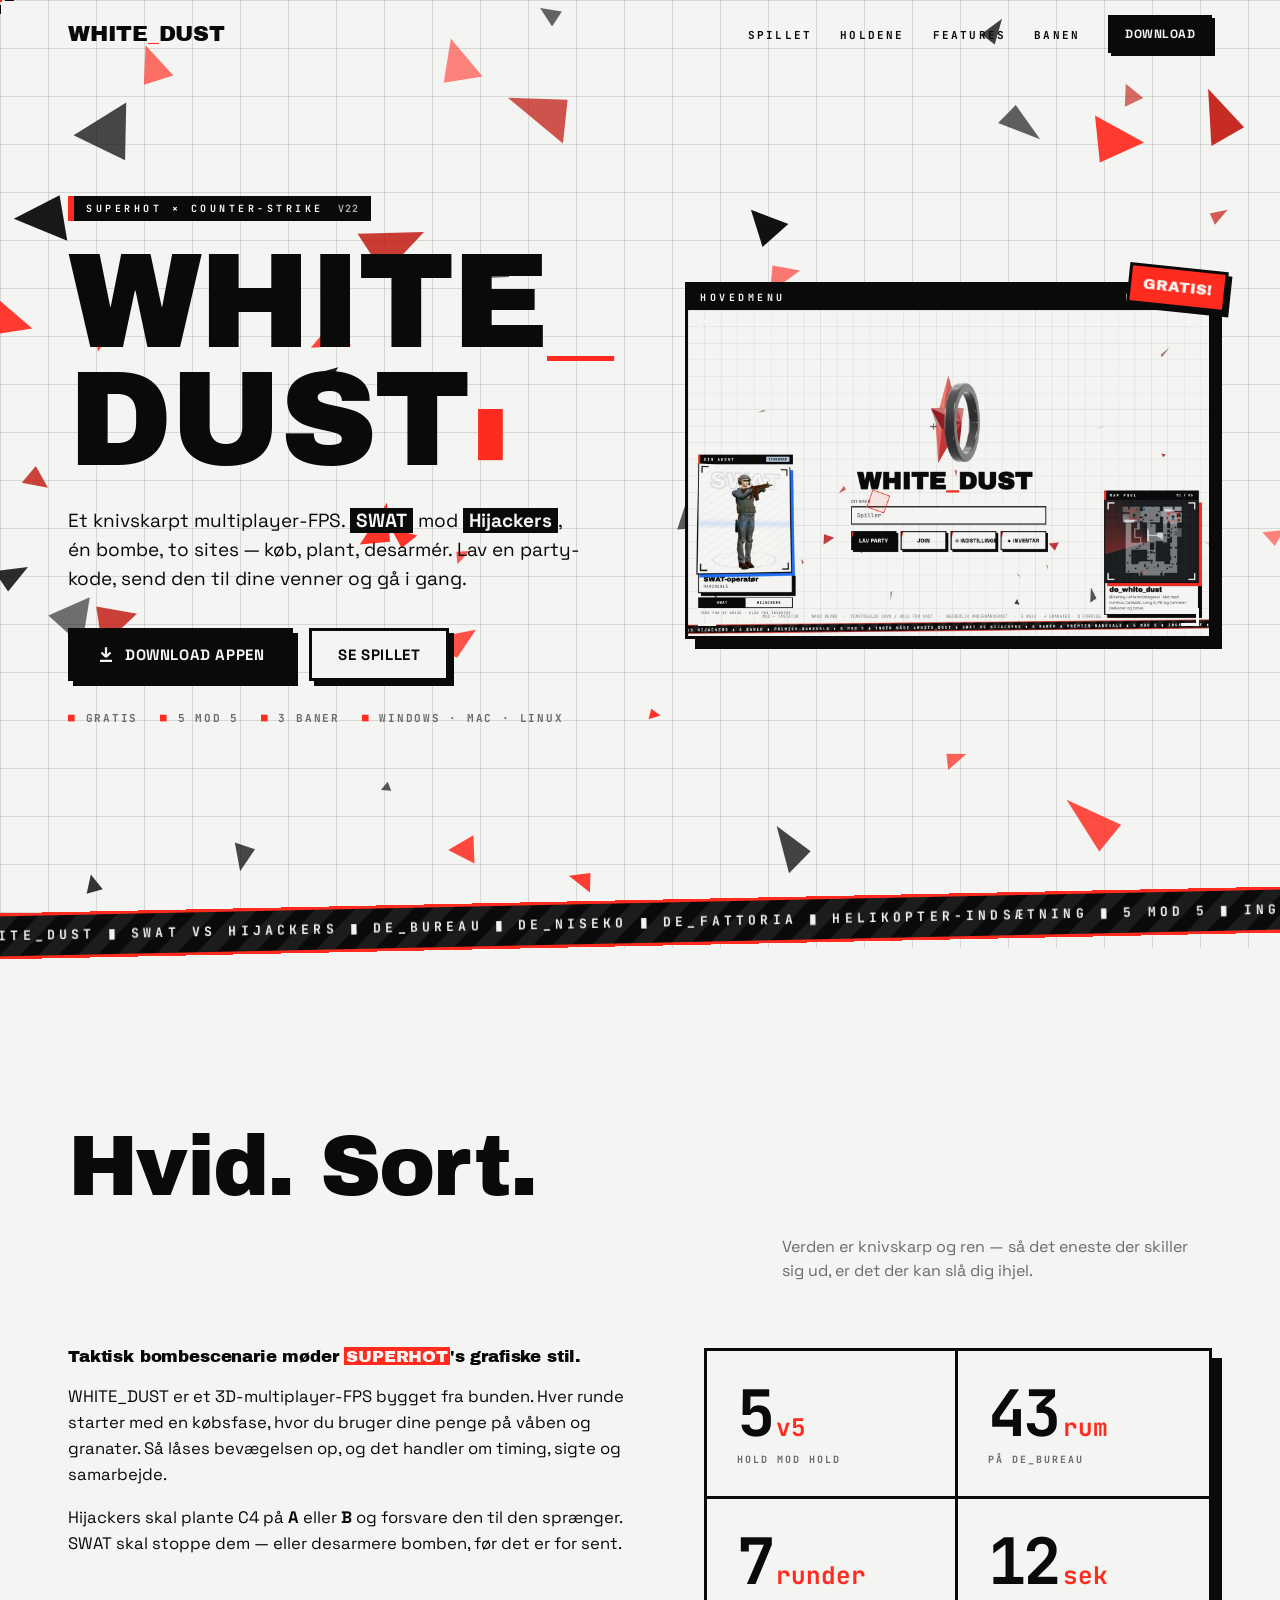
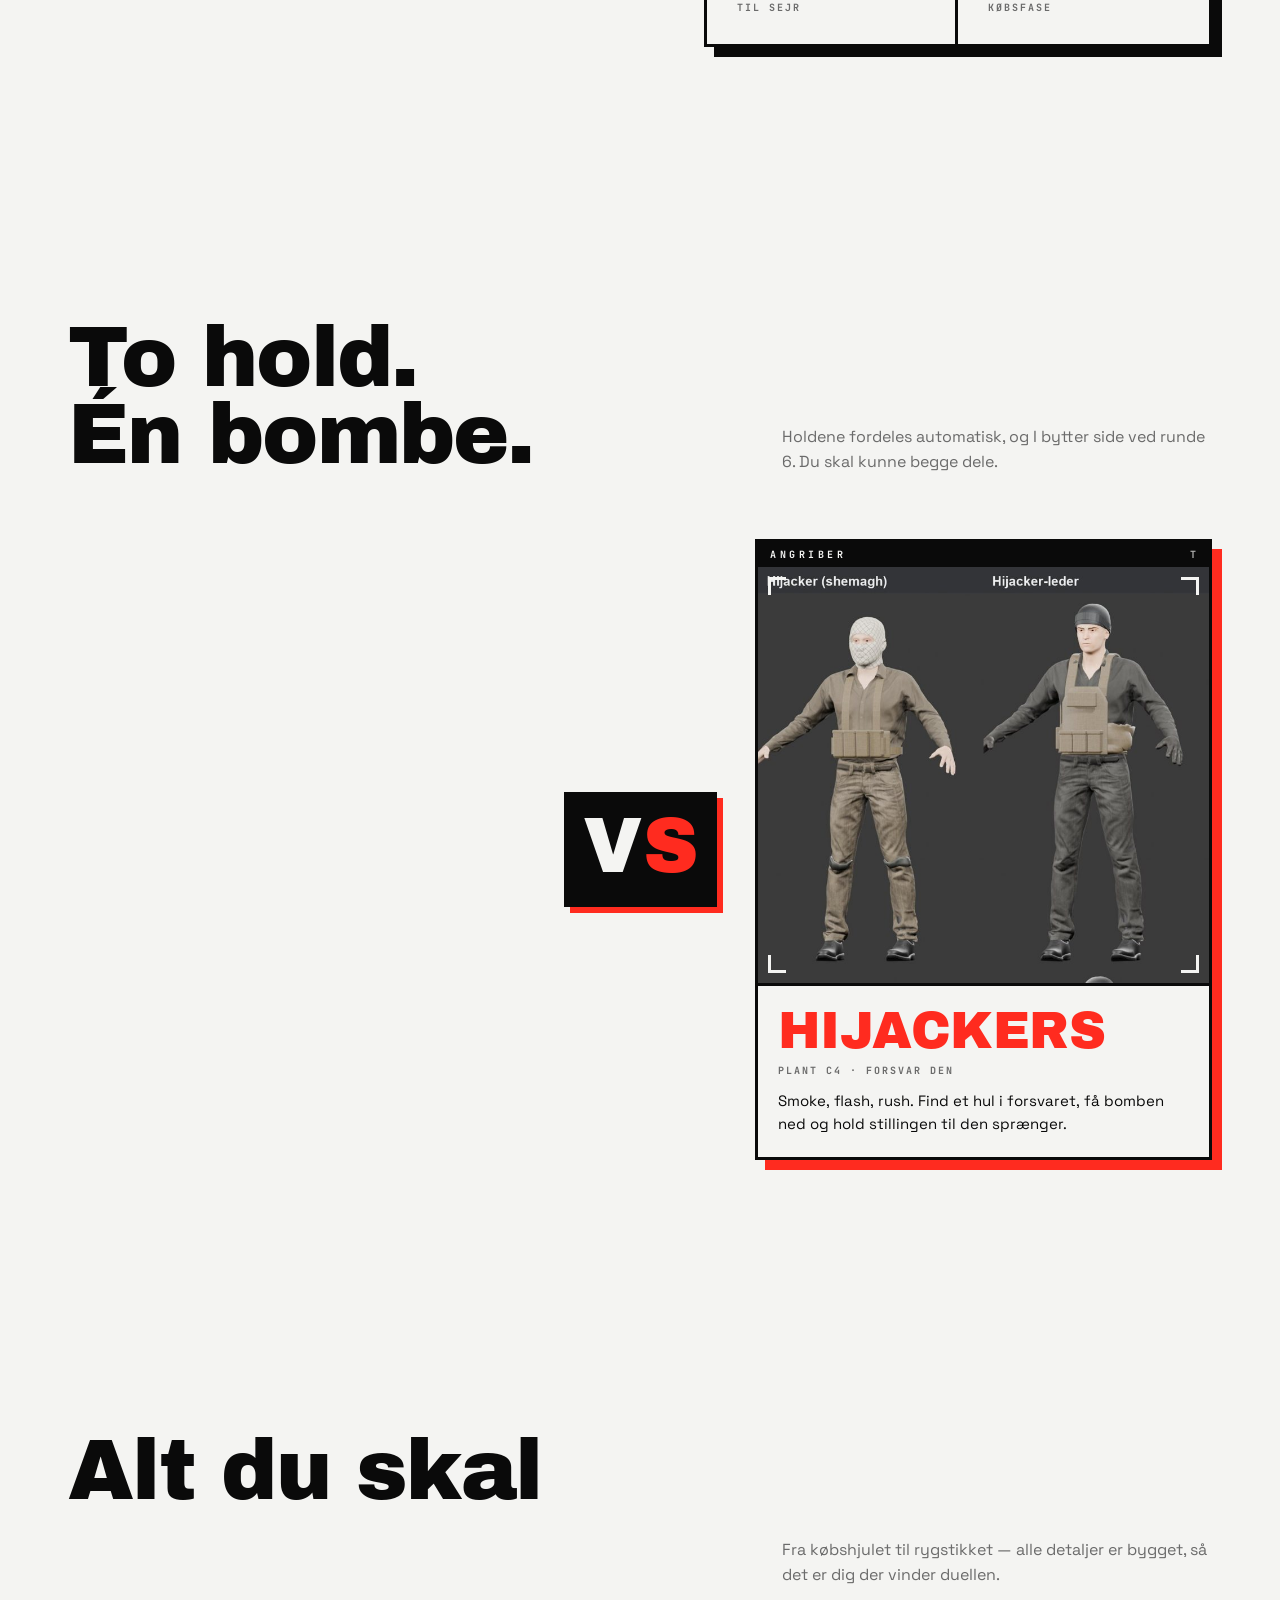
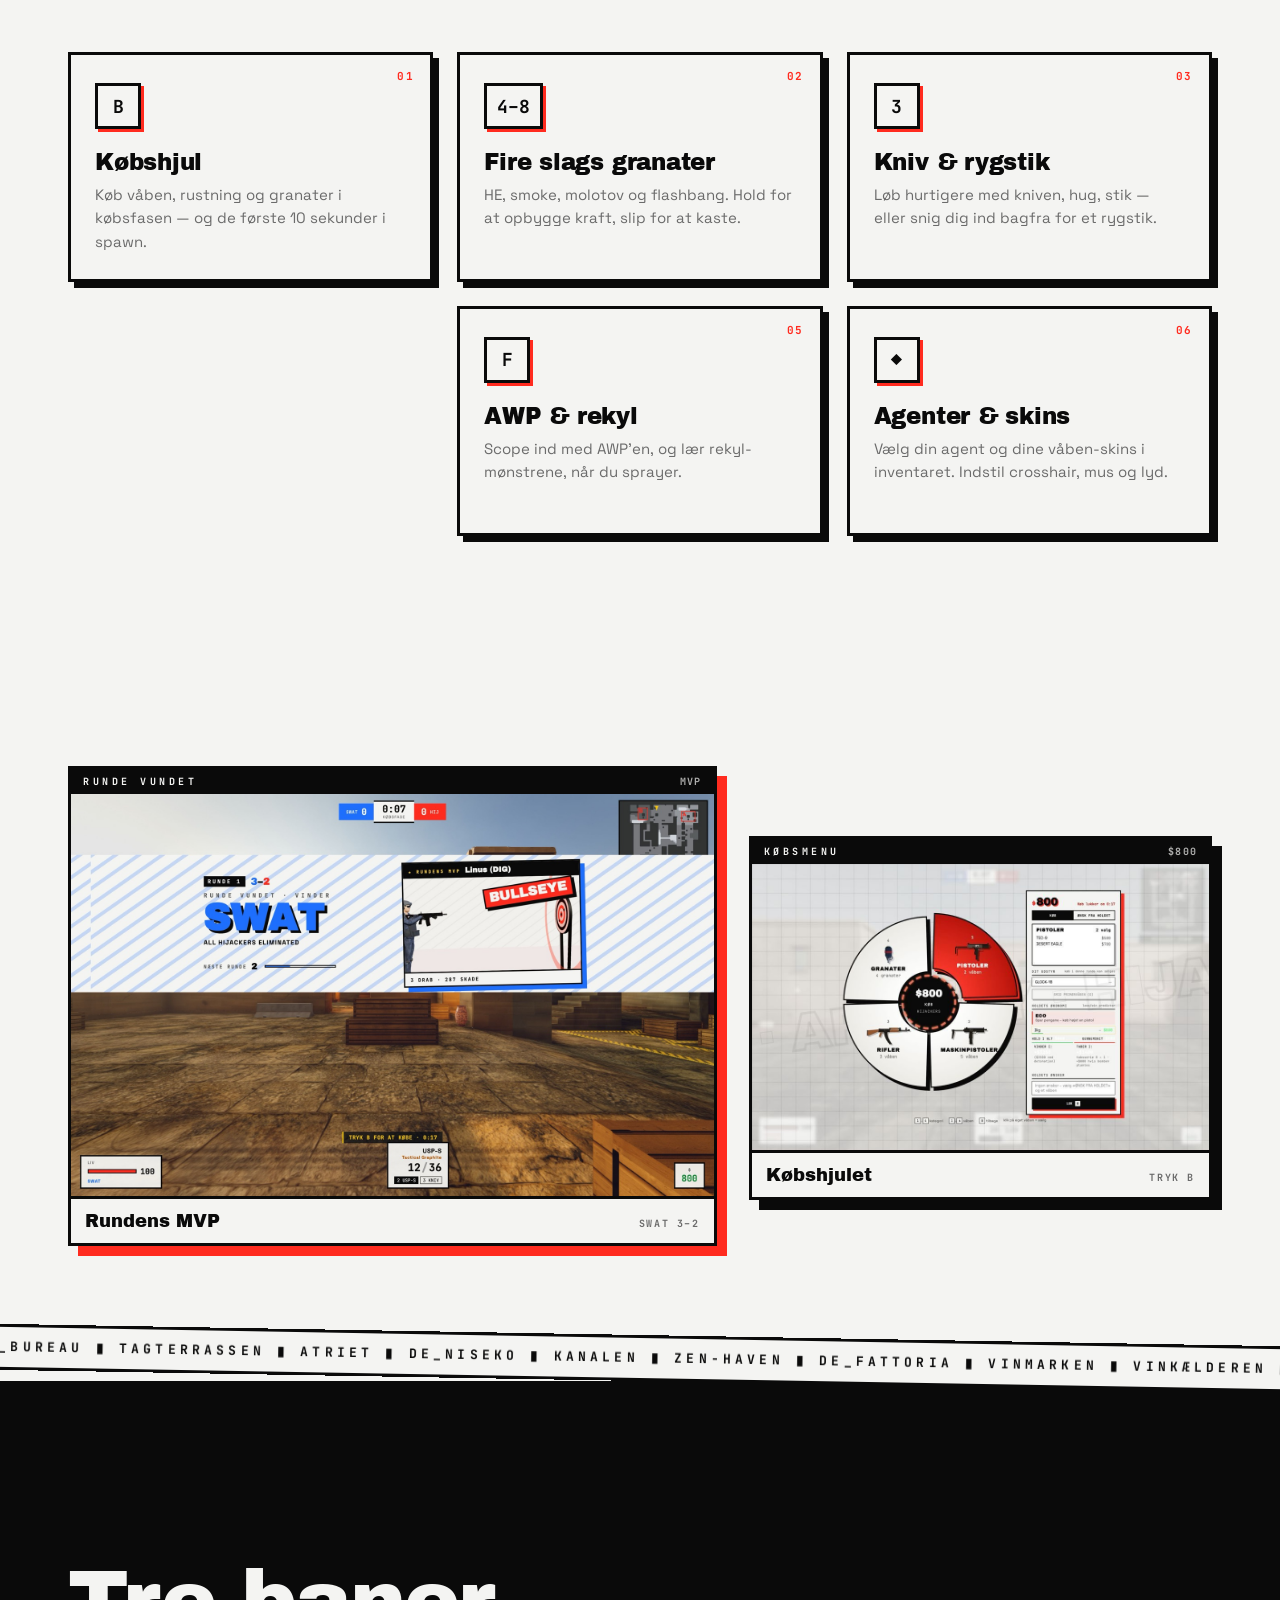
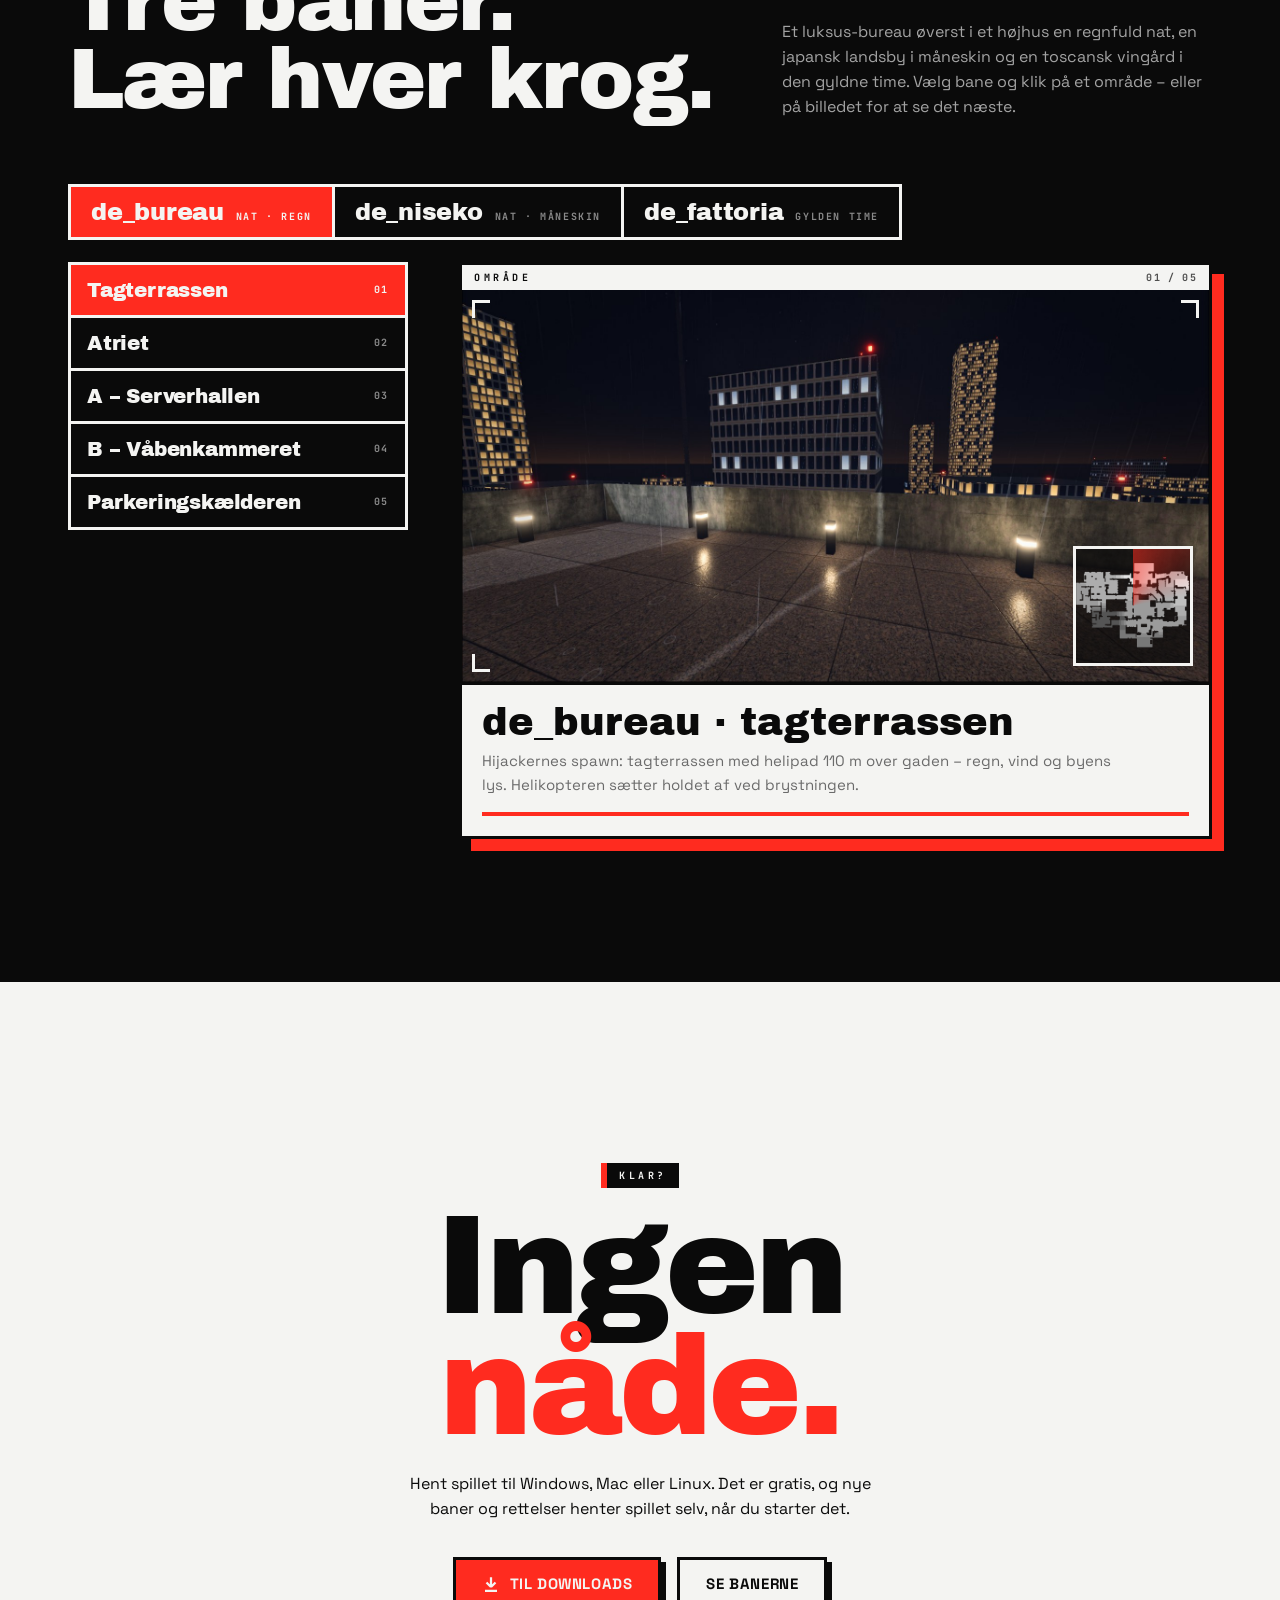
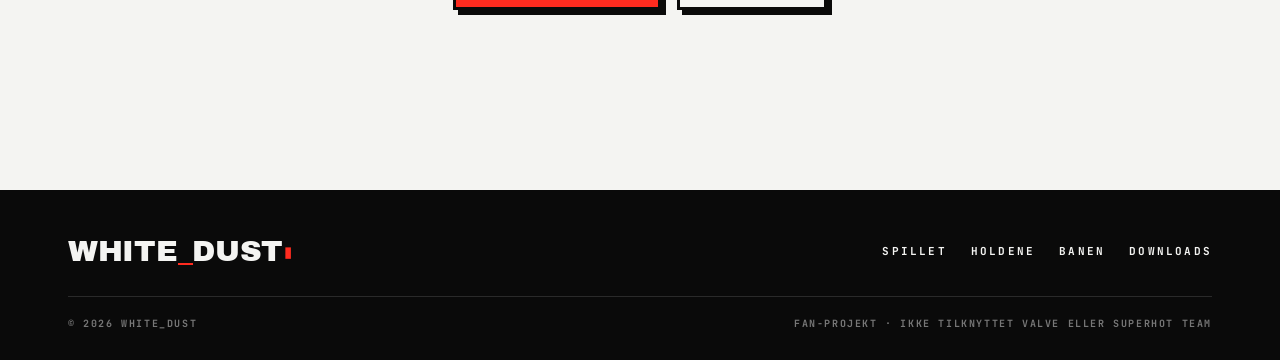
==== commit 6d3c1480: "Hjemmeside: banevælger for de_bureau, de_niseko og de_fattoria (nye skærmbilleder og radarer) Co-Aut" ====
--- a/index.html
+++ b/index.html
@@ -4,10 +4,10 @@
   <meta charset="utf-8">
   <meta name="viewport" content="width=device-width, initial-scale=1">
   <title>White Dust</title>
-  <meta name="description" content="WHITE_DUST — SUPERHOT møder Counter-Strike. SWAT mod Hijackers på de_bureau, gratis. Download til Windows, Mac og Linux.">
+  <meta name="description" content="WHITE_DUST — SUPERHOT møder Counter-Strike. SWAT mod Hijackers på tre baner, gratis. Download til Windows, Mac og Linux.">
   <meta name="theme-color" content="#f4f4f2">
   <meta property="og:title" content="WHITE_DUST">
-  <meta property="og:description" content="SWAT mod Hijackers på de_bureau. Ingen nåde.">
+  <meta property="og:description" content="SWAT mod Hijackers på tre baner. Ingen nåde.">
   <meta property="og:image" content="assets/img/shots/v21_forside.jpg">
   <link rel="icon" href="assets/img/favicon.svg" type="image/svg+xml">
   <link rel="preconnect" href="https://fonts.googleapis.com">
@@ -56,7 +56,7 @@
             </a>
             <a href="#spillet" class="btn">Se spillet</a>
           </div>
-          <div class="hero__meta pop" style="--d:.85s"><span>Gratis</span><span>5 mod 5</span><span>de_bureau</span><span>Windows · Mac · Linux</span></div>
+          <div class="hero__meta pop" style="--d:.85s"><span>Gratis</span><span>5 mod 5</span><span>3 baner</span><span>Windows · Mac · Linux</span></div>
         </div>
 
         <div class="hero__shot">
@@ -74,8 +74,8 @@
     </section>
 
     <div class="tape" aria-hidden="true"><div class="tape__track">
-      <span>WHITE_DUST ▮ SWAT VS HIJACKERS ▮ DE_BUREAU ▮ HELIKOPTER-INDSÆTNING ▮ 5 MOD 5 ▮ INGEN NÅDE ▮&nbsp;</span>
-      <span>WHITE_DUST ▮ SWAT VS HIJACKERS ▮ DE_BUREAU ▮ HELIKOPTER-INDSÆTNING ▮ 5 MOD 5 ▮ INGEN NÅDE ▮&nbsp;</span>
+      <span>WHITE_DUST ▮ SWAT VS HIJACKERS ▮ DE_BUREAU ▮ DE_NISEKO ▮ DE_FATTORIA ▮ HELIKOPTER-INDSÆTNING ▮ 5 MOD 5 ▮ INGEN NÅDE ▮&nbsp;</span>
+      <span>WHITE_DUST ▮ SWAT VS HIJACKERS ▮ DE_BUREAU ▮ DE_NISEKO ▮ DE_FATTORIA ▮ HELIKOPTER-INDSÆTNING ▮ 5 MOD 5 ▮ INGEN NÅDE ▮&nbsp;</span>
     </div></div>
 
     <!-- SPILLET -->
@@ -194,8 +194,8 @@
     </section>
 
     <div class="tape tape--b" aria-hidden="true"><div class="tape__track">
-      <span>DE_BUREAU ▮ TAGTERRASSEN ▮ ATRIET ▮ A – SERVERHALLEN ▮ B – VÅBENKAMMERET ▮ PARKERINGSKÆLDEREN ▮&nbsp;</span>
-      <span>DE_BUREAU ▮ TAGTERRASSEN ▮ ATRIET ▮ A – SERVERHALLEN ▮ B – VÅBENKAMMERET ▮ PARKERINGSKÆLDEREN ▮&nbsp;</span>
+      <span>DE_BUREAU ▮ TAGTERRASSEN ▮ ATRIET ▮ DE_NISEKO ▮ KANALEN ▮ ZEN-HAVEN ▮ DE_FATTORIA ▮ VINMARKEN ▮ VINKÆLDEREN ▮ PIAZZAEN ▮&nbsp;</span>
+      <span>DE_BUREAU ▮ TAGTERRASSEN ▮ ATRIET ▮ DE_NISEKO ▮ KANALEN ▮ ZEN-HAVEN ▮ DE_FATTORIA ▮ VINMARKEN ▮ VINKÆLDEREN ▮ PIAZZAEN ▮&nbsp;</span>
     </div></div>
 
     <!-- BANER -->
@@ -203,19 +203,36 @@
       <div class="container">
         <div class="head">
           <div>
-            <span class="tag reveal">04 ▮ DE_BUREAU</span>
-            <h2 class="head__title"><span class="wipe">Én bane.</span><br><span class="wipe" style="--d:.15s">Lær hver krog.</span></h2>
-          </div>
-          <p class="head__lead reveal">Luksus-bureauet øverst i et højhus en regnfuld nat. Hijackerne springer ind fra en helikopter på tagterrassen, SWAT ruller ind gennem parkeringskælderen. Klik på et område – eller på billedet for at se det næste.</p>
+            <span class="tag reveal">04 ▮ TRE BANER</span>
+            <h2 class="head__title"><span class="wipe">Tre baner.</span><br><span class="wipe" style="--d:.15s">Lær hver krog.</span></h2>
+          </div>
+          <p class="head__lead reveal">Et luksus-bureau øverst i et højhus en regnfuld nat, en japansk landsby i måneskin og en toscansk vingård i den gyldne time. Vælg bane og klik på et område – eller på billedet for at se det næste.</p>
+        </div>
+
+        <div class="pool__maps reveal" role="tablist" aria-label="Vælg bane">
+          <button class="pool__map on" role="tab" data-map="bureau">de_bureau <small>nat · regn</small></button>
+          <button class="pool__map" role="tab" data-map="niseko">de_niseko <small>nat · måneskin</small></button>
+          <button class="pool__map" role="tab" data-map="fattoria">de_fattoria <small>gylden time</small></button>
         </div>
 
         <div class="pool reveal">
           <ul class="pool__list">
-            <li><button class="pool__btn on" data-name="de_bureau · tagterrassen" data-img="assets/img/maps/bureau_terrasse.jpg" data-radar="assets/img/radar/bureau.png" data-desc="Hijackernes spawn: tagterrassen med helipad 110 m over gaden – regn, vind og byens lys. Helikopteren sætter holdet af ved brystningen.">Tagterrassen <small>01</small></button></li>
-            <li><button class="pool__btn" data-name="de_bureau · atriet" data-img="assets/img/maps/bureau_atrium.jpg" data-radar="assets/img/radar/bureau.png" data-desc="Midten: marmorgulv, valnøddelameller og varme spots. Elevatorkernen deler lobbyen – vælg side.">Atriet <small>02</small></button></li>
-            <li><button class="pool__btn" data-name="de_bureau · a – serverhallen" data-img="assets/img/maps/bureau_a.jpg" data-radar="assets/img/radar/bureau.png" data-desc="A-site: serverhallen med rækker af racks, kontrolrummet (Heaven) ovenover og Long A gennem kontorlandskabet.">A – Serverhallen <small>03</small></button></li>
-            <li><button class="pool__btn" data-name="de_bureau · b – våbenkammeret" data-img="assets/img/maps/bureau_b.jpg" data-radar="assets/img/radar/bureau.png" data-desc="B-site: våbenkammeret i bygningens bagende – Main B, Catwalk og lageret fører derind.">B – Våbenkammeret <small>04</small></button></li>
-            <li><button class="pool__btn" data-name="de_bureau · parkeringskælderen" data-img="assets/img/maps/bureau_garage.jpg" data-radar="assets/img/radar/bureau.png" data-desc="SWATs spawn: parkeringskælderen, hvor MaxxPro’en ruller ind ad bagvejen med blink og lasersigter.">Parkeringskælderen <small>05</small></button></li>
+            <li data-map="bureau"><button class="pool__btn on" data-name="de_bureau · tagterrassen" data-img="assets/img/maps/bureau_terrasse.jpg" data-radar="assets/img/radar/bureau.png" data-desc="Hijackernes spawn: tagterrassen med helipad 110 m over gaden – regn, vind og byens lys. Helikopteren sætter holdet af ved brystningen.">Tagterrassen <small>01</small></button></li>
+            <li data-map="bureau"><button class="pool__btn" data-name="de_bureau · atriet" data-img="assets/img/maps/bureau_atrium.jpg" data-radar="assets/img/radar/bureau.png" data-desc="Midten: marmorgulv, valnøddelameller og varme spots. Elevatorkernen deler lobbyen – vælg side.">Atriet <small>02</small></button></li>
+            <li data-map="bureau"><button class="pool__btn" data-name="de_bureau · a – serverhallen" data-img="assets/img/maps/bureau_a.jpg" data-radar="assets/img/radar/bureau.png" data-desc="A-site: serverhallen med rækker af racks, kontrolrummet (Heaven) ovenover og Long A gennem kontorlandskabet.">A – Serverhallen <small>03</small></button></li>
+            <li data-map="bureau"><button class="pool__btn" data-name="de_bureau · b – våbenkammeret" data-img="assets/img/maps/bureau_b.jpg" data-radar="assets/img/radar/bureau.png" data-desc="B-site: våbenkammeret i bygningens bagende – Main B, Catwalk og lageret fører derind.">B – Våbenkammeret <small>04</small></button></li>
+            <li data-map="bureau"><button class="pool__btn" data-name="de_bureau · parkeringskælderen" data-img="assets/img/maps/bureau_garage.jpg" data-radar="assets/img/radar/bureau.png" data-desc="SWATs spawn: parkeringskælderen, hvor MaxxPro’en ruller ind ad bagvejen med blink og lasersigter.">Parkeringskælderen <small>05</small></button></li>
+
+            <li data-map="niseko" hidden><button class="pool__btn" data-name="de_niseko · swat-spawn" data-img="assets/img/maps/niseko_spawn.jpg" data-radar="assets/img/radar/niseko.png" data-desc="SWAT stiger ned ad tempelvejen mod landsbyen: lanterner, papirskærme og måneskin i en tør, stille nat.">Tempelvejen <small>01</small></button></li>
+            <li data-map="niseko" hidden><button class="pool__btn" data-name="de_niseko · kanalen" data-img="assets/img/maps/niseko_canal.jpg" data-radar="assets/img/radar/niseko.png" data-desc="Midten: kanalen med stenbro og koi-dam. Vandet spejler lanternerne – og afslører, hvem der står ved rækværket.">Kanalen <small>02</small></button></li>
+            <li data-map="niseko" hidden><button class="pool__btn" data-name="de_niseko · a – zen-haven" data-img="assets/img/maps/niseko_a.jpg" data-radar="assets/img/radar/niseko.png" data-desc="A-site: zen-have med rakede grusbede, helligdom og torii i nordøst. Åbent, med sigt langs East Long.">A – Zen-haven <small>03</small></button></li>
+            <li data-map="niseko" hidden><button class="pool__btn" data-name="de_niseko · b – lagerhuset" data-img="assets/img/maps/niseko_b.jpg" data-radar="assets/img/radar/niseko.png" data-desc="B-site: lagerhuset i vest med træbalkon (B Gallery) og to døre – tæt kamp bag papirvæggene.">B – Lagerhuset <small>04</small></button></li>
+            <li data-map="niseko" hidden><button class="pool__btn" data-name="de_niseko · hijackers" data-img="assets/img/maps/niseko_south.jpg" data-radar="assets/img/radar/niseko.png" data-desc="Hijackernes spawn i syd: Canal Road og Hij Alley fører op mod landsbyens hjerte.">Hijackernes gyde <small>05</small></button></li>
+            <li data-map="fattoria" hidden><button class="pool__btn" data-name="de_fattoria · vinmarken" data-img="assets/img/maps/fattoria_vineyard.jpg" data-radar="assets/img/radar/fattoria.png" data-desc="Midten: vinmarken med gennemsigtige vinrækker, en 45°-stenmur og væltede tønder – lavt sollys og lange skygger.">Vinmarken <small>01</small></button></li>
+            <li data-map="fattoria" hidden><button class="pool__btn" data-name="de_fattoria · a – vinkælderen" data-img="assets/img/maps/fattoria_cellar.jpg" data-radar="assets/img/radar/fattoria.png" data-desc="A-site: den gamle vinkælder med hvælvinger, tønder og lysskakter. Presseriet, Kælderbalkonen og Flaskelageret fører ned.">A – Vinkælderen <small>02</small></button></li>
+            <li data-map="fattoria" hidden><button class="pool__btn" data-name="de_fattoria · b – villa-piazzaen" data-img="assets/img/maps/fattoria_piazza.jpg" data-radar="assets/img/radar/fattoria.png" data-desc="B-site: villaens piazza med marmorfontæne og loggia. Hovedporten, Biblioteket og Staldene lukker krydsilden.">B – Piazzaen <small>03</small></button></li>
+            <li data-map="fattoria" hidden><button class="pool__btn" data-name="de_fattoria · terrakotta-terrassen" data-img="assets/img/maps/fattoria_terrace.jpg" data-radar="assets/img/radar/fattoria.png" data-desc="Terrakotta-terrassen over kælderen: åben, solbeskinnet og farlig – Pergola- og Biblioteks-trapperne fører op.">Terrakotta-terrassen <small>04</small></button></li>
+            <li data-map="fattoria" hidden><button class="pool__btn" data-name="de_fattoria · hijackers" data-img="assets/img/maps/fattoria_spawn.jpg" data-radar="assets/img/radar/fattoria.png" data-desc="Hijackernes spawn nederst i grusgården: cypresser, olietræer og en lang mur at dække bag.">Grusgården <small>05</small></button></li>
           </ul>
 
           <div class="pool__view">
--- a/assets/css/style.css
+++ b/assets/css/style.css
@@ -310,6 +310,16 @@
 .shots .frame__media { aspect-ratio: 16 / 10; }
 
 /* ------------------------------------------------------------ map pool */
+.pool__maps { display: flex; gap: 0; margin-bottom: 22px; border: 3px solid var(--paper); width: fit-content; max-width: 100%; flex-wrap: wrap; }
+.pool__map { background: transparent; border: 0; color: var(--paper); padding: 12px 20px; font: 400 clamp(18px, 2vw, 24px) var(--f-display); letter-spacing: -.01em; position: relative; isolation: isolate; overflow: hidden; display: flex; align-items: baseline; gap: 12px; }
+.pool__map + .pool__map { border-left: 3px solid var(--paper); }
+.pool__map small { font: 700 10px var(--f-mono); letter-spacing: .16em; color: #8a8a8a; text-transform: uppercase; }
+.pool__map::before { content: ""; position: absolute; inset: 0; background: var(--red); transform: scaleY(0); transform-origin: bottom; transition: transform .25s var(--ease); z-index: -1; }
+.pool__map:hover::before { transform: scaleY(.08); }
+.pool__map.on::before { transform: scaleY(1); }
+.pool__map.on small { color: var(--paper); }
+.pool__list li[hidden] { display: none; }
+
 .pool { display: grid; grid-template-columns: 340px 1fr; gap: clamp(24px, 4vw, 56px); align-items: start; }
 .pool__list { list-style: none; margin: 0; padding: 0; border: 3px solid var(--paper); }
 .pool__list li + li { border-top: 3px solid var(--paper); }
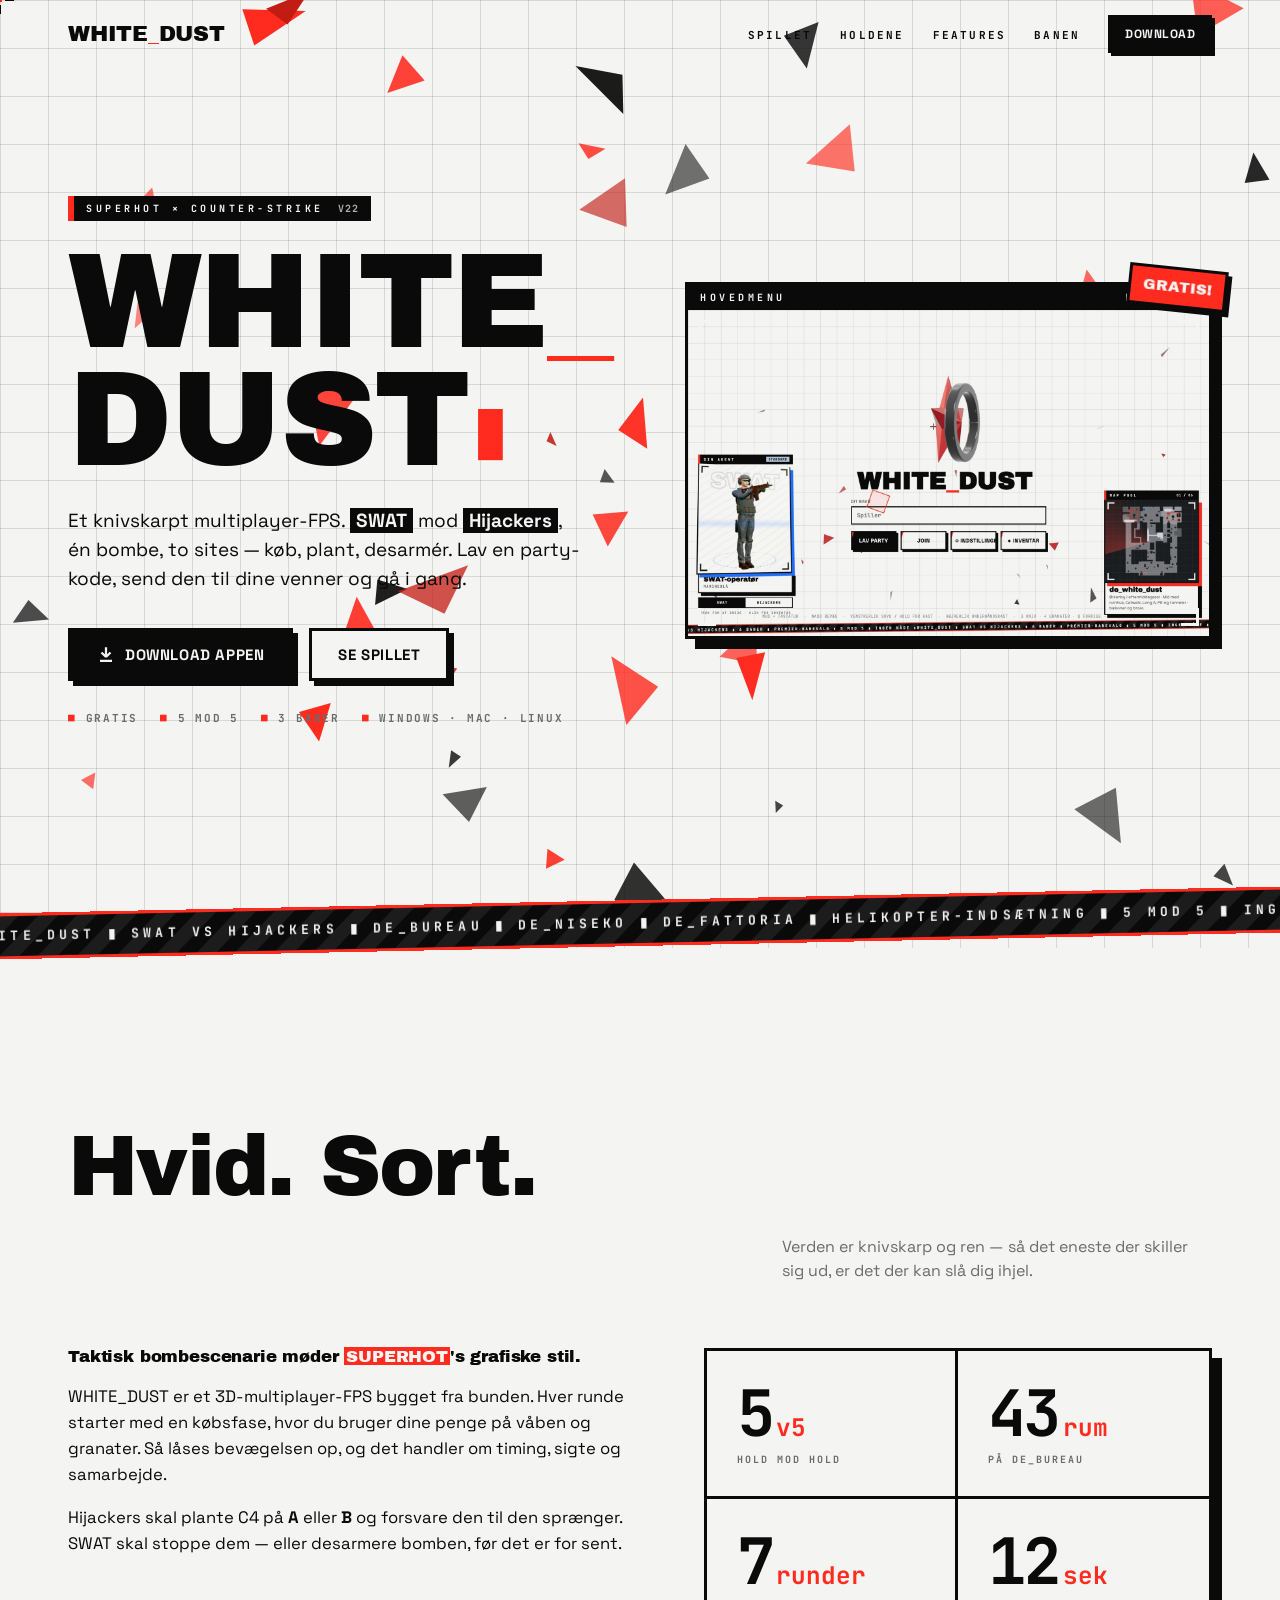
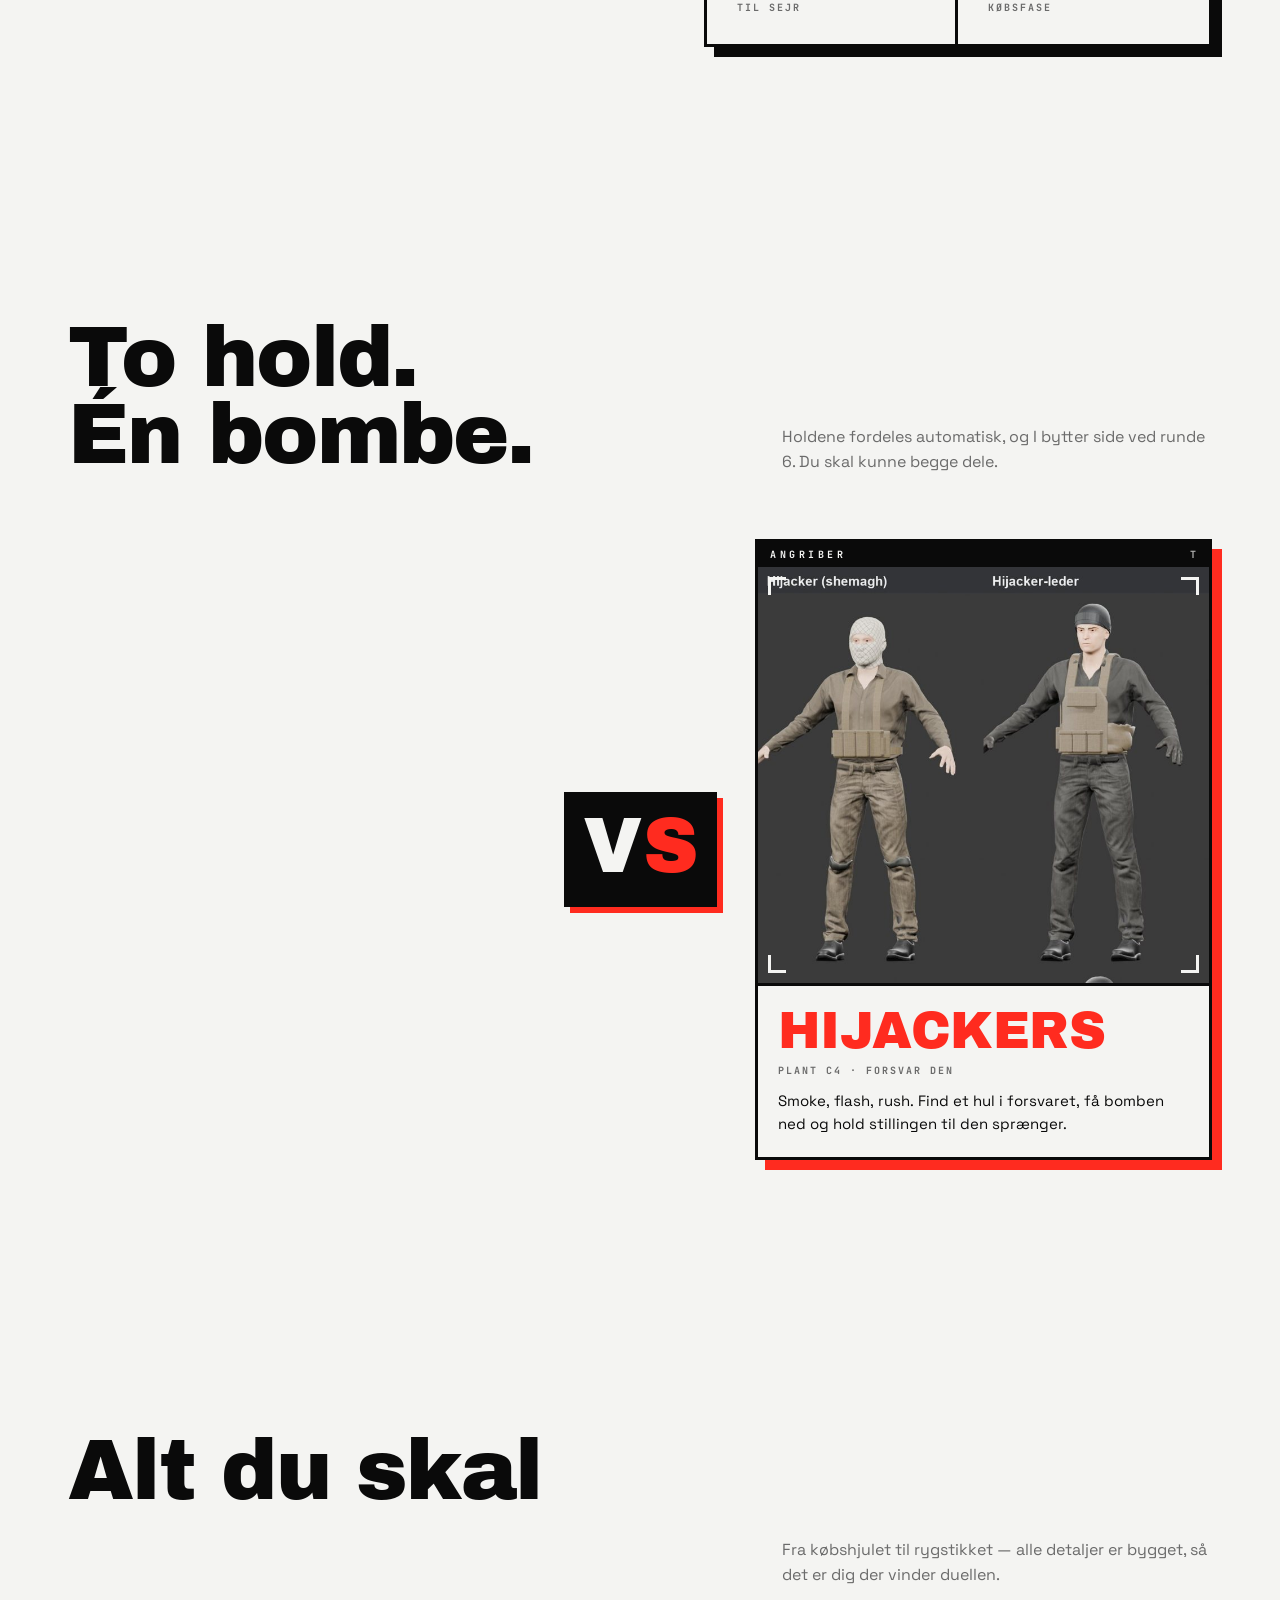
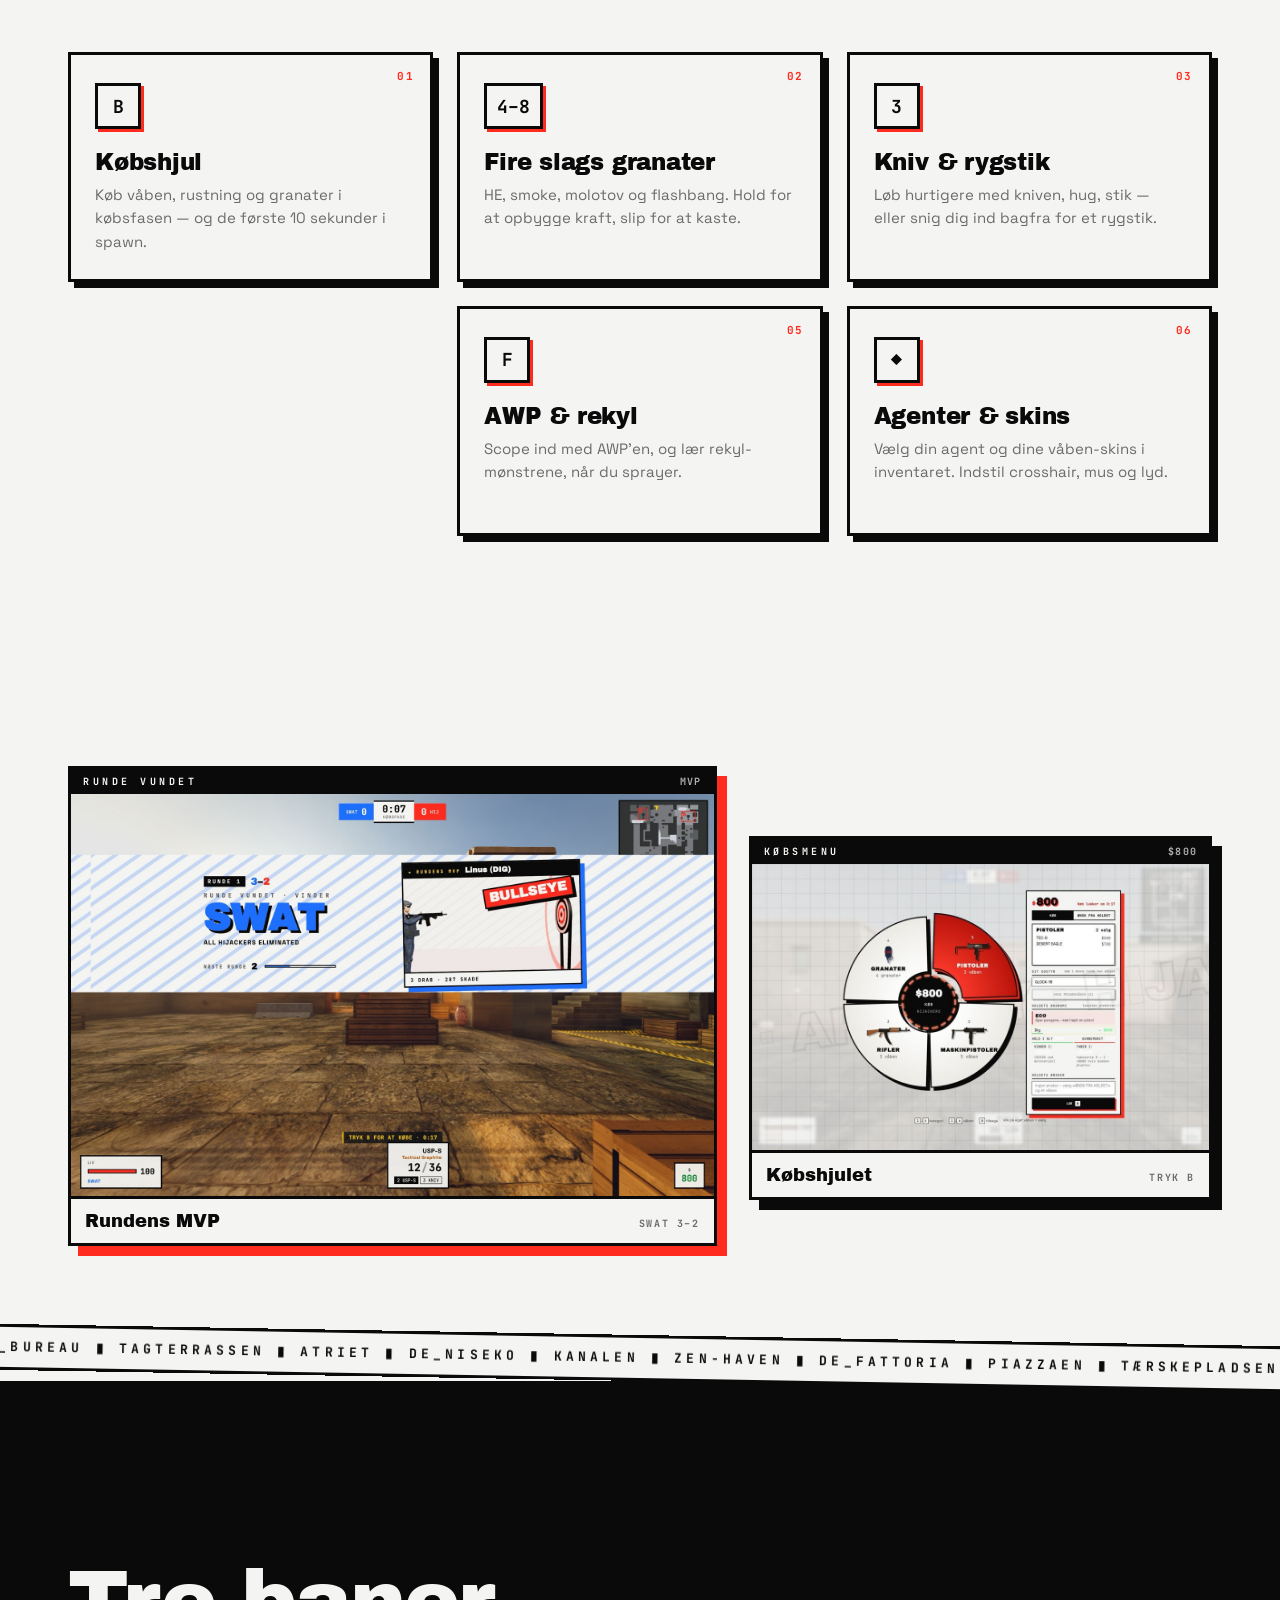
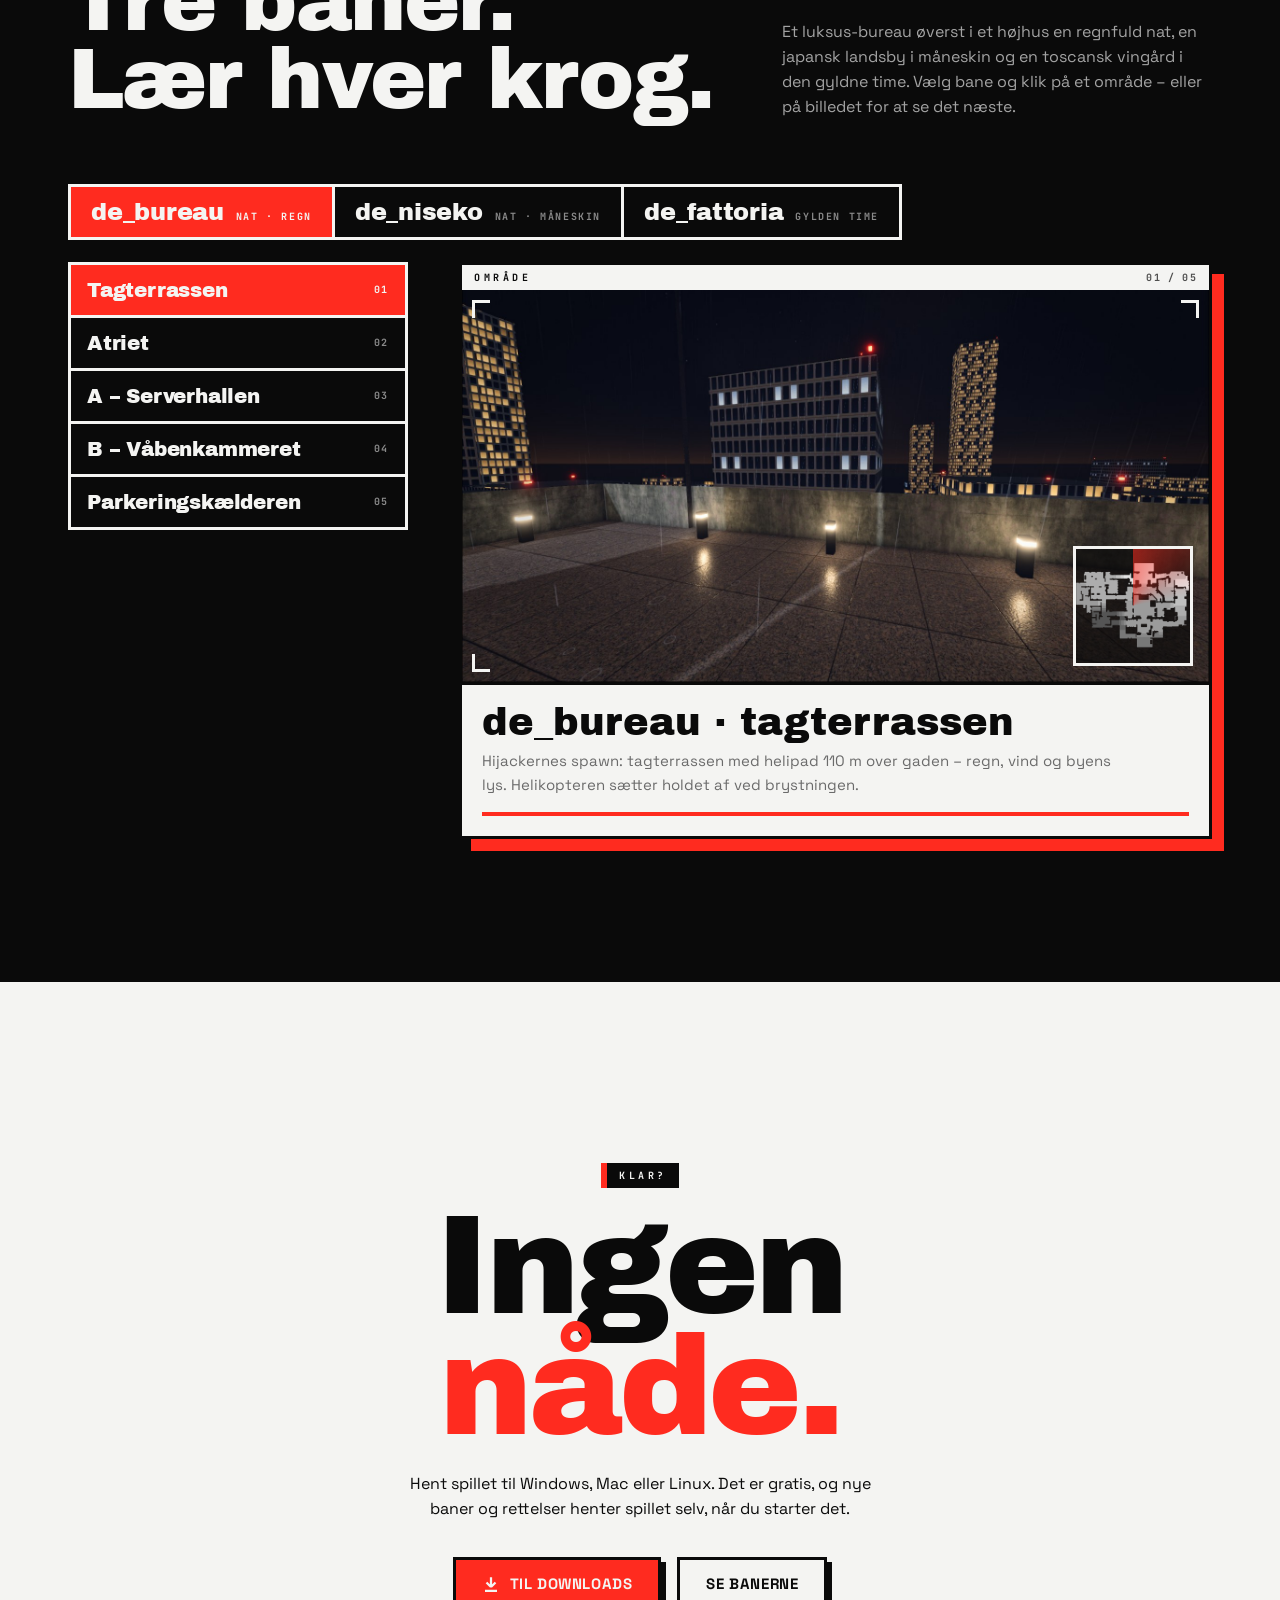
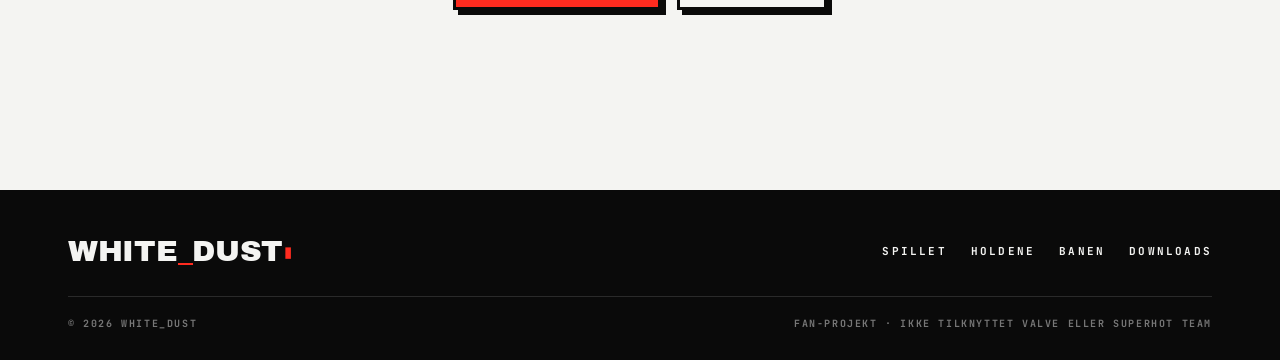
==== commit edbc09b2: "Hjemmeside: Fattoria-områder efter den nye bane (piazza, tærskeplads, udkigstårn, tinaia, grusgård) " ====
--- a/index.html
+++ b/index.html
@@ -194,8 +194,8 @@
     </section>
 
     <div class="tape tape--b" aria-hidden="true"><div class="tape__track">
-      <span>DE_BUREAU ▮ TAGTERRASSEN ▮ ATRIET ▮ DE_NISEKO ▮ KANALEN ▮ ZEN-HAVEN ▮ DE_FATTORIA ▮ VINMARKEN ▮ VINKÆLDEREN ▮ PIAZZAEN ▮&nbsp;</span>
-      <span>DE_BUREAU ▮ TAGTERRASSEN ▮ ATRIET ▮ DE_NISEKO ▮ KANALEN ▮ ZEN-HAVEN ▮ DE_FATTORIA ▮ VINMARKEN ▮ VINKÆLDEREN ▮ PIAZZAEN ▮&nbsp;</span>
+      <span>DE_BUREAU ▮ TAGTERRASSEN ▮ ATRIET ▮ DE_NISEKO ▮ KANALEN ▮ ZEN-HAVEN ▮ DE_FATTORIA ▮ PIAZZAEN ▮ TÆRSKEPLADSEN ▮ UDKIGSTÅRNET ▮ TINAIAEN ▮&nbsp;</span>
+      <span>DE_BUREAU ▮ TAGTERRASSEN ▮ ATRIET ▮ DE_NISEKO ▮ KANALEN ▮ ZEN-HAVEN ▮ DE_FATTORIA ▮ PIAZZAEN ▮ TÆRSKEPLADSEN ▮ UDKIGSTÅRNET ▮ TINAIAEN ▮&nbsp;</span>
     </div></div>
 
     <!-- BANER -->
@@ -228,11 +228,11 @@
             <li data-map="niseko" hidden><button class="pool__btn" data-name="de_niseko · a – zen-haven" data-img="assets/img/maps/niseko_a.jpg" data-radar="assets/img/radar/niseko.png" data-desc="A-site: zen-have med rakede grusbede, helligdom og torii i nordøst. Åbent, med sigt langs East Long.">A – Zen-haven <small>03</small></button></li>
             <li data-map="niseko" hidden><button class="pool__btn" data-name="de_niseko · b – lagerhuset" data-img="assets/img/maps/niseko_b.jpg" data-radar="assets/img/radar/niseko.png" data-desc="B-site: lagerhuset i vest med træbalkon (B Gallery) og to døre – tæt kamp bag papirvæggene.">B – Lagerhuset <small>04</small></button></li>
             <li data-map="niseko" hidden><button class="pool__btn" data-name="de_niseko · hijackers" data-img="assets/img/maps/niseko_south.jpg" data-radar="assets/img/radar/niseko.png" data-desc="Hijackernes spawn i syd: Canal Road og Hij Alley fører op mod landsbyens hjerte.">Hijackernes gyde <small>05</small></button></li>
-            <li data-map="fattoria" hidden><button class="pool__btn" data-name="de_fattoria · vinmarken" data-img="assets/img/maps/fattoria_vineyard.jpg" data-radar="assets/img/radar/fattoria.png" data-desc="Midten: vinmarken med gennemsigtige vinrækker, en 45°-stenmur og væltede tønder – lavt sollys og lange skygger.">Vinmarken <small>01</small></button></li>
-            <li data-map="fattoria" hidden><button class="pool__btn" data-name="de_fattoria · a – vinkælderen" data-img="assets/img/maps/fattoria_cellar.jpg" data-radar="assets/img/radar/fattoria.png" data-desc="A-site: den gamle vinkælder med hvælvinger, tønder og lysskakter. Presseriet, Kælderbalkonen og Flaskelageret fører ned.">A – Vinkælderen <small>02</small></button></li>
-            <li data-map="fattoria" hidden><button class="pool__btn" data-name="de_fattoria · b – villa-piazzaen" data-img="assets/img/maps/fattoria_piazza.jpg" data-radar="assets/img/radar/fattoria.png" data-desc="B-site: villaens piazza med marmorfontæne og loggia. Hovedporten, Biblioteket og Staldene lukker krydsilden.">B – Piazzaen <small>03</small></button></li>
-            <li data-map="fattoria" hidden><button class="pool__btn" data-name="de_fattoria · terrakotta-terrassen" data-img="assets/img/maps/fattoria_terrace.jpg" data-radar="assets/img/radar/fattoria.png" data-desc="Terrakotta-terrassen over kælderen: åben, solbeskinnet og farlig – Pergola- og Biblioteks-trapperne fører op.">Terrakotta-terrassen <small>04</small></button></li>
-            <li data-map="fattoria" hidden><button class="pool__btn" data-name="de_fattoria · hijackers" data-img="assets/img/maps/fattoria_spawn.jpg" data-radar="assets/img/radar/fattoria.png" data-desc="Hijackernes spawn nederst i grusgården: cypresser, olietræer og en lang mur at dække bag.">Grusgården <small>05</small></button></li>
+            <li data-map="fattoria" hidden><button class="pool__btn" data-name="de_fattoria · mid – piazzaen" data-img="assets/img/maps/fattoria_mid.jpg" data-radar="assets/img/radar/fattoria.png" data-desc="Midten: den store piazza med fontæne, parasolfyr og lave mure. Her kan hele holdet dele sig – North, Link, East Pocket og Mid South mødes.">Mid – Piazzaen <small>01</small></button></li>
+            <li data-map="fattoria" hidden><button class="pool__btn" data-name="de_fattoria · a – tærskepladsen" data-img="assets/img/maps/fattoria_a.jpg" data-radar="assets/img/radar/fattoria.png" data-desc="A-site: den runde stenlagte tærskeplads med brønd, fire indgange og lave mure at skjule sig bag.">A – Tærskepladsen <small>02</small></button></li>
+            <li data-map="fattoria" hidden><button class="pool__btn" data-name="de_fattoria · udkigstårnet" data-img="assets/img/maps/fattoria_tower.jpg" data-radar="assets/img/radar/fattoria.png" data-desc="Udkigstårnet: dæk med kamme og jerngitter, der ser ned over A og kan skydes på tilbage – men man kan ikke hoppe ned på sitet.">Udkigstårnet <small>03</small></button></li>
+            <li data-map="fattoria" hidden><button class="pool__btn" data-name="de_fattoria · b – tinaiaen" data-img="assets/img/maps/fattoria_bhall.jpg" data-radar="assets/img/radar/fattoria.png" data-desc="B-site: tinaiaen – en 33 m lang stenhal med bærepiller, fødertønder og et galleri langs nordvæggen.">B – Tinaiaen <small>04</small></button></li>
+            <li data-map="fattoria" hidden><button class="pool__btn" data-name="de_fattoria · hijackers" data-img="assets/img/maps/fattoria_spawn.jpg" data-radar="assets/img/radar/fattoria.png" data-desc="Hijackernes grusgård i sydøst: en lang South Road mod vest og East Road op mod Mid – brudt af støttepiller, så ingen har en 100 m skydebane.">Grusgården <small>05</small></button></li>
           </ul>
 
           <div class="pool__view">
